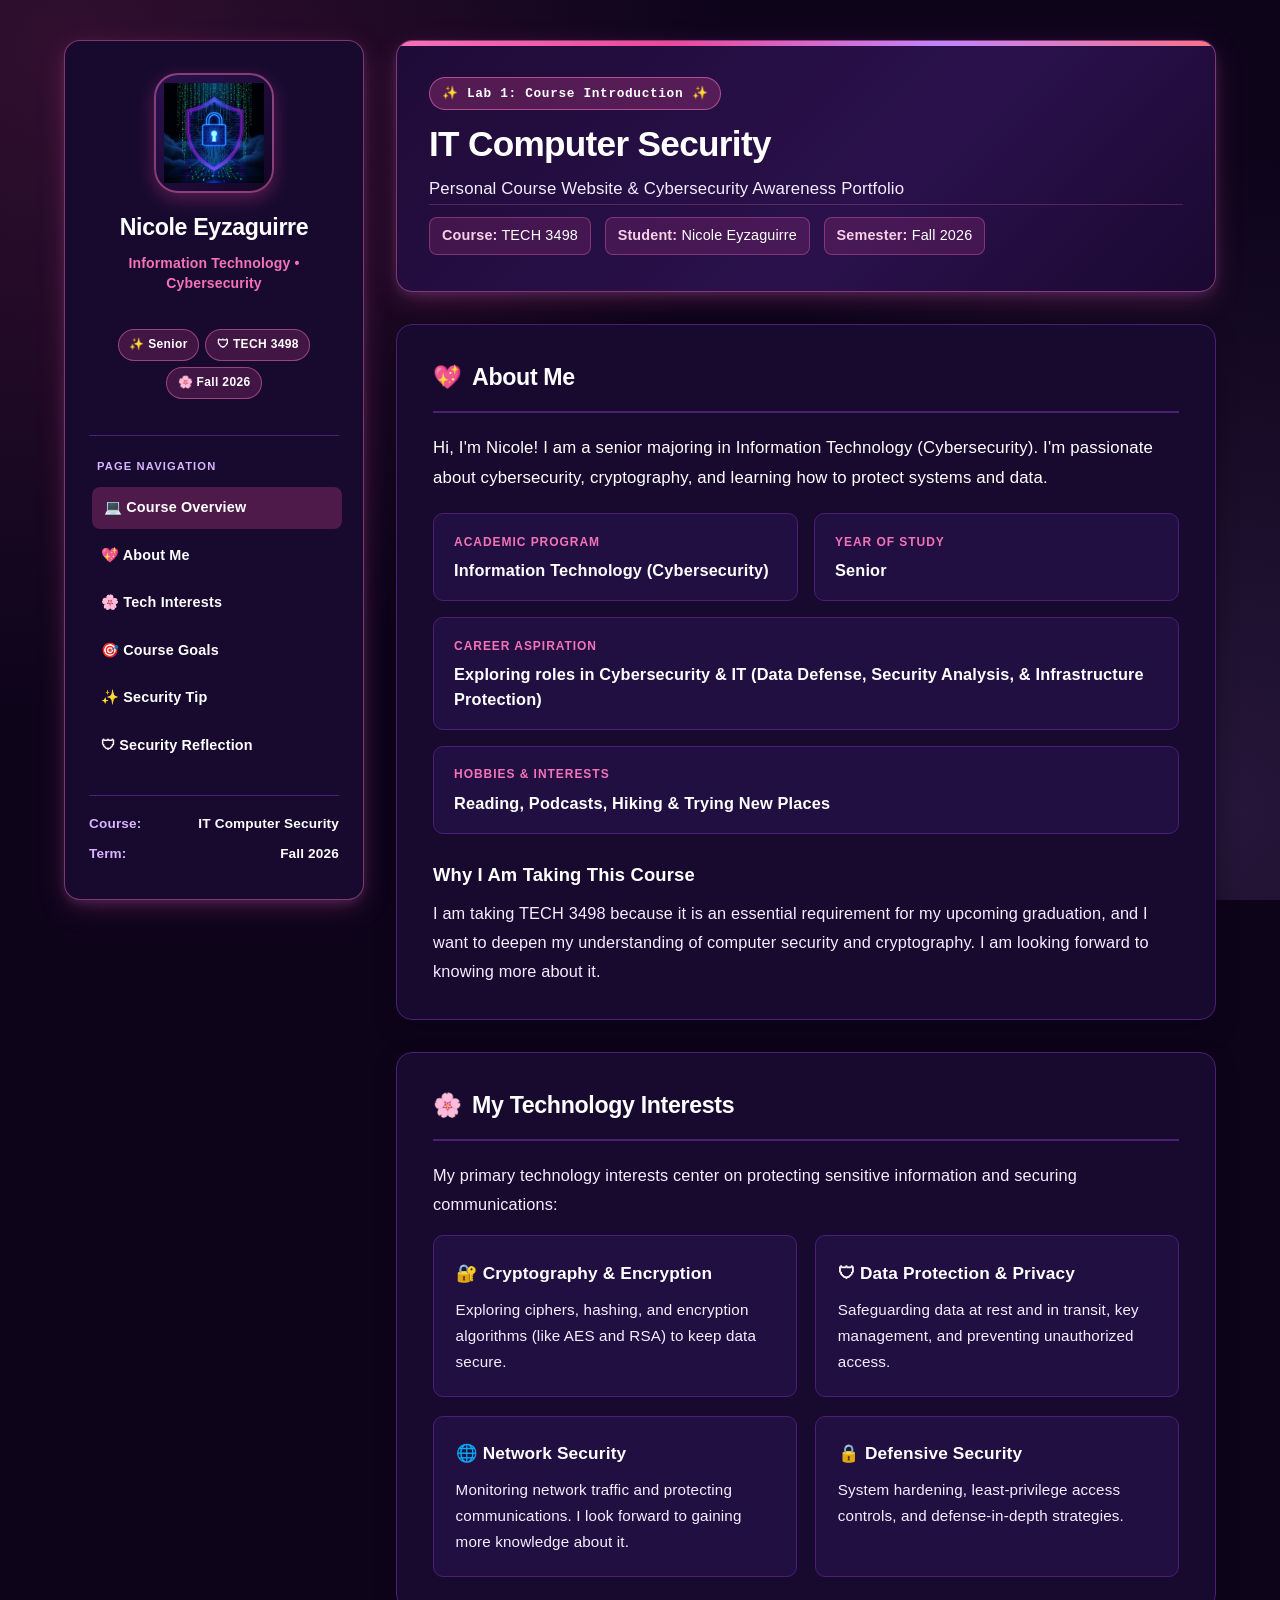
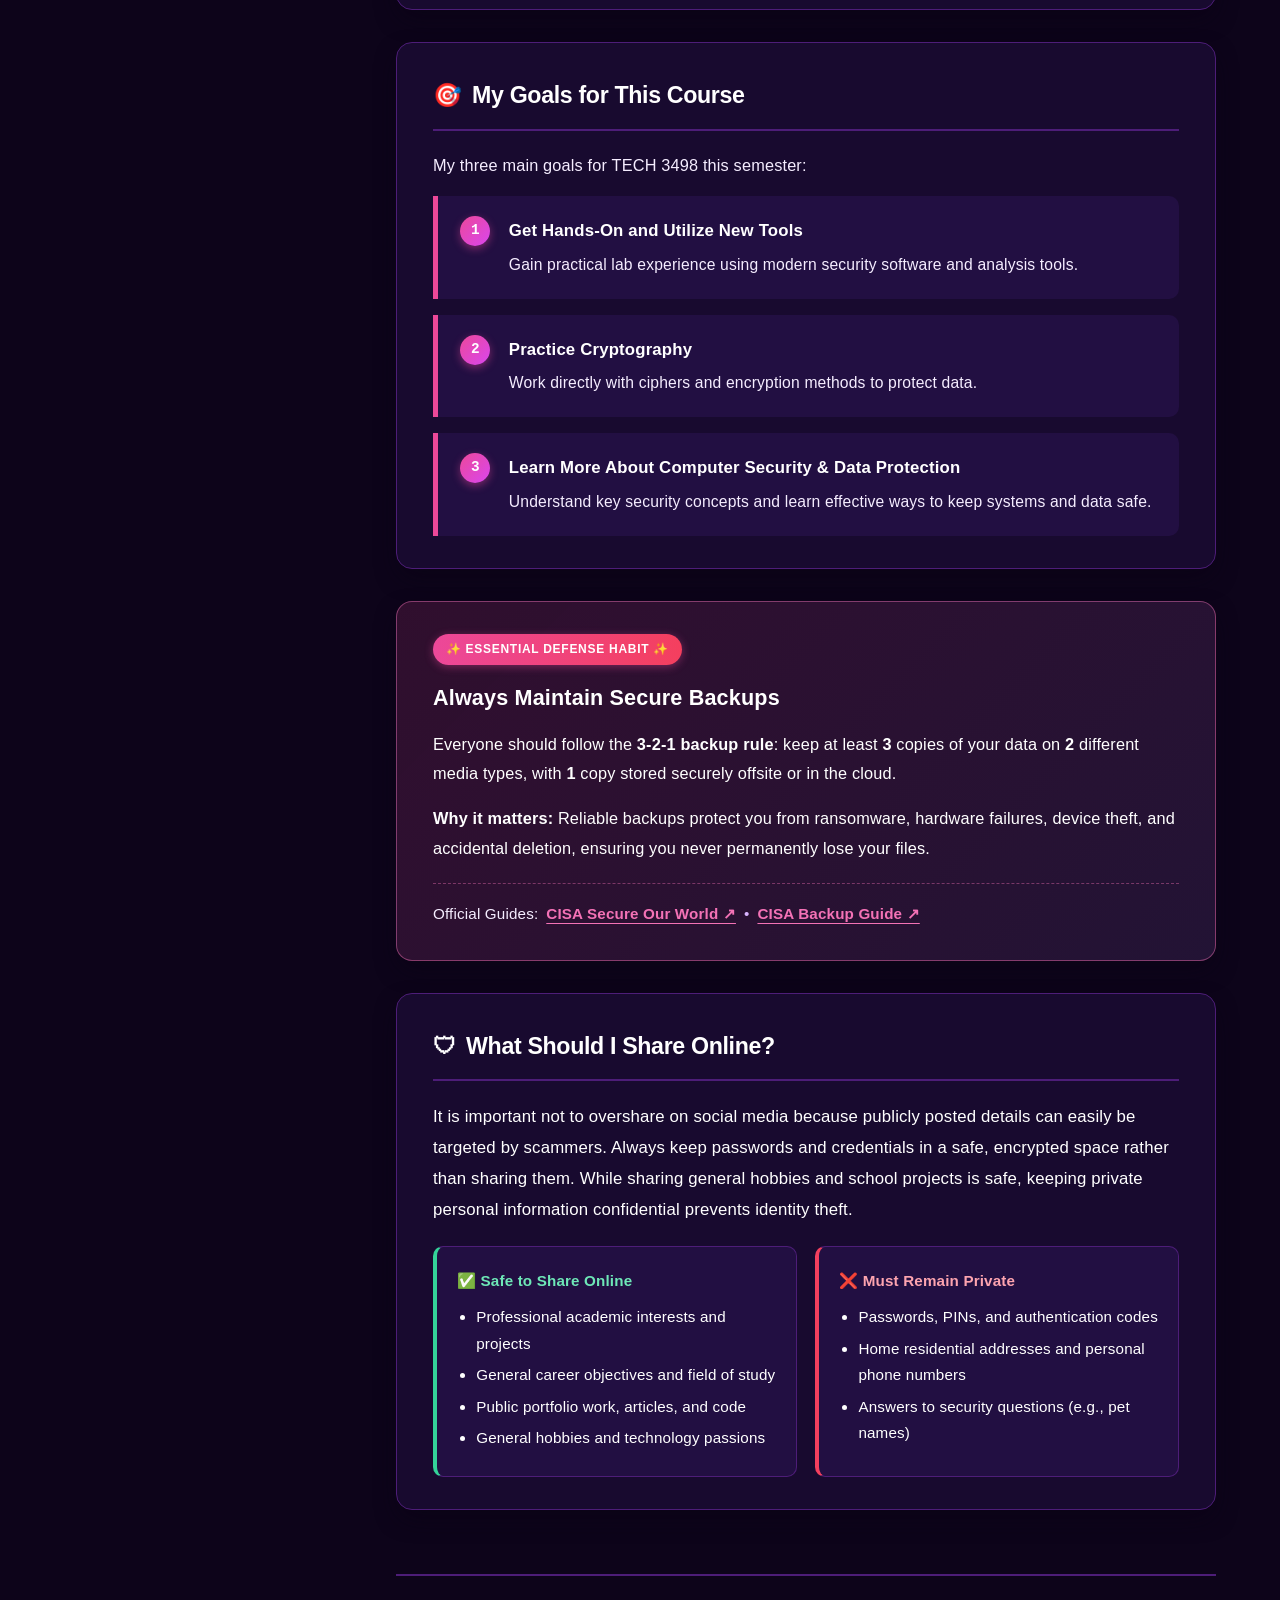
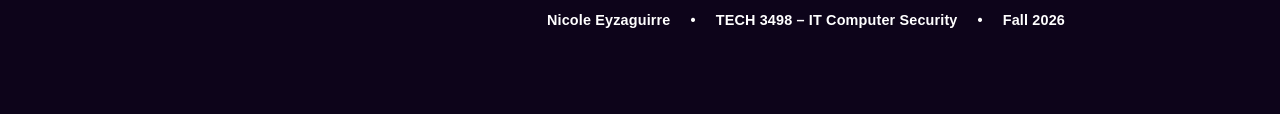
==== index.html @ 1c37b5b6 "Remove footer notice from index.html Removed footer notice about development and technologies used." ====
<!DOCTYPE html>
<html lang="en">
<head>
  <meta charset="UTF-8">
  <meta name="viewport" content="width=device-width, initial-scale=1.0">
  <meta name="description" content="TECH 3498 IT Computer Security Lab 1 - Course Website and Personal Introduction for Nicole Eyzaguirre">
  <meta name="author" content="Nicole Eyzaguirre">
  <title>Nicole Eyzaguirre | TECH 3498 – IT Computer Security (Lab 1)</title>
  <link rel="stylesheet" href="style.css">
</head>
<body>

  <!-- Main Dashboard Container -->
  <div class="dashboard-container">
    
    <!-- LEFT SIDEBAR: Profile & Quick Navigation -->
    <aside class="sidebar-panel">
      <div class="profile-card">
        <!-- Part 2: Image or Graphic Requirement -->
        <div class="profile-graphic-wrapper">
          <img src="logo.jpg" alt="Girly cybersecurity defense emblem with glowing hot pink shield, sparkles, circuits, and padlock" class="profile-avatar">
        </div>

        <h2 class="profile-name">Nicole Eyzaguirre</h2>
        <p class="profile-title">Information Technology &bull; Cybersecurity</p>

        <div class="sidebar-badges">
          <span class="badge-pill">&#10024; Senior</span>
          <span class="badge-pill">&#128737; TECH 3498</span>
          <span class="badge-pill">&#127800; Fall 2026</span>
        </div>

        <!-- Quick Navigation -->
        <nav class="sidebar-nav" aria-label="Quick page navigation">
          <div class="nav-heading">PAGE NAVIGATION</div>
          <a href="#course-overview" class="nav-link">&#128187; Course Overview</a>
          <a href="#about-me" class="nav-link">&#128150; About Me</a>
          <a href="#tech-interests" class="nav-link">&#127800; Tech Interests</a>
          <a href="#course-goals" class="nav-link">&#127919; Course Goals</a>
          <a href="#cyber-tip" class="nav-link">&#10024; Security Tip</a>
          <a href="#security-reflection" class="nav-link">&#128737; Security Reflection</a>
        </nav>

        <!-- Sidebar Info Snippet -->
        <div class="sidebar-quick-info">
          <div class="quick-info-row">
            <span class="info-label">Course:</span>
            <span class="info-val">IT Computer Security</span>
          </div>
          <div class="quick-info-row">
            <span class="info-label">Term:</span>
            <span class="info-val">Fall 2026</span>
          </div>
        </div>
      </div>
    </aside>

    <!-- RIGHT MAIN CONTENT FEED -->
    <main class="main-feed">

      <!-- Part 1: Section 1 - Course Information Header Banner -->
      <section class="banner-card" id="course-overview">
        <div class="banner-header">
          <span class="course-badge">&#10024; Lab 1: Course Introduction &#10024;</span>
          <h1>IT Computer Security</h1>
          <p class="course-subtitle">Personal Course Website &amp; Cybersecurity Awareness Portfolio</p>
        </div>

        <div class="meta-strip">
          <div class="meta-chip"><strong>Course:</strong> TECH 3498</div>
          <div class="meta-chip"><strong>Student:</strong> Nicole Eyzaguirre</div>
          <div class="meta-chip"><strong>Semester:</strong> Fall 2026</div>
        </div>
      </section>

      <!-- Part 1: Section 2 - About Me -->
      <section class="feed-card" id="about-me">
        <h2 class="section-heading">
          <span class="heading-icon">&#128150;</span> About Me
        </h2>
        
        <p class="lead-p">
          Hi, I'm Nicole! I am a senior majoring in Information Technology (Cybersecurity). 
          I'm passionate about cybersecurity, cryptography, and learning how to protect systems and data.
        </p>

        <div class="about-grid">
          <div class="about-cell">
            <div class="cell-label">Academic Program</div>
            <div class="cell-val">Information Technology (Cybersecurity)</div>
          </div>
          <div class="about-cell">
            <div class="cell-label">Year of Study</div>
            <div class="cell-val">Senior</div>
          </div>
          <div class="about-cell span-2">
            <div class="cell-label">Career Aspiration</div>
            <div class="cell-val">Exploring roles in Cybersecurity &amp; IT (Data Defense, Security Analysis, &amp; Infrastructure Protection)</div>
          </div>
          <div class="about-cell span-2">
            <div class="cell-label">Hobbies &amp; Interests</div>
            <div class="cell-val">Reading, Podcasts, Hiking &amp; Trying New Places</div>
          </div>
        </div>

        <h3 class="sub-heading">Why I Am Taking This Course</h3>
        <p>
          I am taking TECH 3498 because it is an essential requirement for my upcoming graduation, and I want to deepen my understanding of computer security and cryptography. 
          I am looking forward to knowing more about it.
        </p>
      </section>

      <!-- Part 1: Section 3 - My Technology Interests -->
      <section class="feed-card" id="tech-interests">
        <h2 class="section-heading">
          <span class="heading-icon">&#127800;</span> My Technology Interests
        </h2>
        <p>
          My primary technology interests center on protecting sensitive information and securing communications:
        </p>

        <div class="tech-grid">
          <article class="tech-cell">
            <h3>&#128272; Cryptography &amp; Encryption</h3>
            <p>
              Exploring ciphers, hashing, and encryption algorithms (like AES and RSA) to keep data secure.
            </p>
          </article>

          <article class="tech-cell">
            <h3>&#128737; Data Protection &amp; Privacy</h3>
            <p>
              Safeguarding data at rest and in transit, key management, and preventing unauthorized access.
            </p>
          </article>

          <article class="tech-cell">
            <h3>&#127760; Network Security</h3>
            <p>
              Monitoring network traffic and protecting communications. I look forward to gaining more knowledge about it.
            </p>
          </article>

          <article class="tech-cell">
            <h3>&#128274; Defensive Security</h3>
            <p>
              System hardening, least-privilege access controls, and defense-in-depth strategies.
            </p>
          </article>
        </div>
      </section>

      <!-- Part 1: Section 4 - My Goals for This Course -->
      <!-- Part 2: Ordered / Unordered List Requirement -->
      <section class="feed-card" id="course-goals">
        <h2 class="section-heading">
          <span class="heading-icon">&#127919;</span> My Goals for This Course
        </h2>
        <p>
          My three main goals for TECH 3498 this semester:
        </p>

        <ol class="goals-timeline">
          <li class="timeline-step">
            <span class="step-badge">1</span>
            <div class="step-content">
              <strong>Get Hands-On and Utilize New Tools</strong>
              <p>Gain practical lab experience using modern security software and analysis tools.</p>
            </div>
          </li>
          <li class="timeline-step">
            <span class="step-badge">2</span>
            <div class="step-content">
              <strong>Practice Cryptography</strong>
              <p>Work directly with ciphers and encryption methods to protect data.</p>
            </div>
          </li>
          <li class="timeline-step">
            <span class="step-badge">3</span>
            <div class="step-content">
              <strong>Learn More About Computer Security &amp; Data Protection</strong>
              <p>Understand key security concepts and learn effective ways to keep systems and data safe.</p>
            </div>
          </li>
        </ol>
      </section>

      <!-- Part 1: Section 5 - One Cybersecurity Tip -->
      <section class="feed-card callout-highlight" id="cyber-tip">
        <div class="callout-pill">&#10024; Essential Defense Habit &#10024;</div>
        
        <h2 class="section-heading-plain">
          Always Maintain Secure Backups
        </h2>

        <p>
          Everyone should follow the <strong>3-2-1 backup rule</strong>: keep at least <strong>3</strong> copies of your data on <strong>2</strong> different media types, with <strong>1</strong> copy stored securely offsite or in the cloud.
        </p>

        <p>
          <strong>Why it matters:</strong> Reliable backups protect you from ransomware, hardware failures, device theft, and accidental deletion, ensuring you never permanently lose your files.
        </p>

        <div class="resource-links">
          <!-- Part 2: Hyperlink Requirement -->
          <span>Official Guides:</span>
          <a href="https://www.cisa.gov/secure-our-world" target="_blank" rel="noopener noreferrer" class="cyber-link">
            CISA Secure Our World &nearr;
          </a>
          <span class="dot-sep">&bull;</span>
          <a href="https://www.cisa.gov/resources-tools/resources/dont-wake-ransomware-protect-your-data" target="_blank" rel="noopener noreferrer" class="cyber-link">
            CISA Backup Guide &nearr;
          </a>
        </div>
      </section>

      <!-- Part 3: Security Reflection - "What Should I Share Online?" -->
      <section class="feed-card" id="security-reflection">
        <h2 class="section-heading">
          <span class="heading-icon">&#128737;</span> What Should I Share Online?
        </h2>
        
        <p class="reflection-quote">
          It is important not to overshare on social media because publicly posted details can easily be targeted by scammers. Always keep passwords and credentials in a safe, encrypted space rather than sharing them. While sharing general hobbies and school projects is safe, keeping private personal information confidential prevents identity theft.
        </p>

        <div class="comparison-grid">
          <div class="comp-col safe">
            <div class="comp-title">&#9989; Safe to Share Online</div>
            <ul>
              <li>Professional academic interests and projects</li>
              <li>General career objectives and field of study</li>
              <li>Public portfolio work, articles, and code</li>
              <li>General hobbies and technology passions</li>
            </ul>
          </div>

          <div class="comp-col private">
            <div class="comp-title">&#10060; Must Remain Private</div>
            <ul>
              <li>Passwords, PINs, and authentication codes</li>
              <li>Home residential addresses and personal phone numbers</li>
              <li>Answers to security questions (e.g., pet names)</li>
            </ul>
          </div>
        </div>
      </section>

      <!-- Part 2: Footer Requirement -->
      <footer class="site-footer">
        <div class="footer-meta">
          <span>Nicole Eyzaguirre</span>
          <span>&bull;</span>
          <span>TECH 3498 – IT Computer Security</span>
          <span>&bull;</span>
          <span>Fall 2026</span>
        </div>
        <div class="footer-notice">
         
        </div>
      </footer>

    </main>
  </div>

  <script src="script.js"></script>
</body>
</html>
---- style.css ----
/* ==========================================================================
   TECH 3498: IT Computer Security - Lab 1 Course Website Stylesheet
   Layout: Modern Cybersecurity Profile Dashboard (Sidebar + Main Feed)
   Theme: Girly Cyber-Chic / High-Contrast Accessible Reading
   ========================================================================== */

:root {
  --color-bg: #0d041a;
  --color-surface: #180a2f;
  --color-surface-card: #220f42;
  --color-surface-hover: #2d1454;
  --color-border: #4d1d78;
  --color-border-glow: rgba(244, 114, 182, 0.45);
  
  --color-primary: #ec4899;
  --color-primary-light: #f472b6;
  --color-primary-dark: #be185d;
  
  --color-accent-purple: #c084fc;
  --color-accent-magenta: #d946ef;
  --color-accent-rose: #fb7185;
  --color-accent-mint: #34d399;
  
  /* WCAG AAA Accessible Pure White & Bright Lilac Text */
  --color-text-main: #ffffff;
  --color-text-secondary: #f5edff;
  --color-text-muted: #d8b4fe;
  
  --font-family-base: -apple-system, BlinkMacSystemFont, "Segoe UI", Roboto, "Helvetica Neue", Arial, sans-serif;
  --font-family-mono: ui-monospace, SFMono-Regular, Menlo, Monaco, Consolas, monospace;
  
  --shadow-pink: 0 8px 30px -4px rgba(236, 72, 153, 0.28), 0 4px 12px -2px rgba(192, 132, 252, 0.2);
  --shadow-card: 0 10px 25px -5px rgba(10, 3, 20, 0.7);
  
  --radius-sm: 10px;
  --radius-md: 16px;
  --radius-lg: 24px;
}

/* Reset & Base */
*, *::before, *::after {
  box-sizing: border-box;
  margin: 0;
  padding: 0;
}

html {
  font-size: 16px;
  scroll-behavior: smooth;
}

body {
  background-color: var(--color-bg);
  background-image: 
    radial-gradient(circle at 5% 5%, rgba(236, 72, 153, 0.16) 0%, transparent 45%),
    radial-gradient(circle at 95% 90%, rgba(192, 132, 252, 0.14) 0%, transparent 45%);
  background-attachment: fixed;
  color: var(--color-text-main);
  font-family: var(--font-family-base);
  line-height: 1.8;
  letter-spacing: 0.01em;
  min-height: 100vh;
}

/* Two-Column Dashboard Layout Grid */
.dashboard-container {
  width: 100%;
  max-width: 1200px;
  margin: 0 auto;
  padding: 2.5rem 1.5rem;
  display: grid;
  grid-template-columns: 300px 1fr;
  gap: 2rem;
  align-items: start;
}

/* LEFT SIDEBAR PANEL */
.sidebar-panel {
  position: sticky;
  top: 2rem;
}

.profile-card {
  background-color: var(--color-surface);
  border: 1px solid var(--color-border-glow);
  border-radius: var(--radius-md);
  padding: 2rem 1.5rem;
  box-shadow: var(--shadow-pink);
  text-align: center;
  display: flex;
  flex-direction: column;
  align-items: center;
  gap: 0.75rem;
}

.profile-graphic-wrapper {
  width: 120px;
  height: 120px;
  border-radius: 24px;
  padding: 0.5rem;
  background: linear-gradient(135deg, #2a114f, #150626);
  border: 2px solid rgba(244, 114, 182, 0.5);
  box-shadow: 0 6px 18px rgba(236, 72, 153, 0.3);
  display: flex;
  align-items: center;
  justify-content: center;
  margin-bottom: 0.5rem;
}

.profile-avatar {
  width: 100%;
  height: 100%;
  object-fit: contain;
}

.profile-name {
  font-size: 1.45rem;
  font-weight: 800;
  color: #ffffff;
  letter-spacing: -0.015em;
  line-height: 1.25;
}

.profile-title {
  font-size: 0.875rem;
  color: #f472b6;
  font-weight: 600;
  line-height: 1.4;
}

.sidebar-badges {
  display: flex;
  flex-wrap: wrap;
  justify-content: center;
  gap: 0.4rem;
  margin: 0.5rem 0;
}

.badge-pill {
  background-color: rgba(236, 72, 153, 0.2);
  border: 1px solid rgba(244, 114, 182, 0.5);
  color: #ffffff;
  font-size: 0.75rem;
  font-weight: 700;
  padding: 0.25rem 0.65rem;
  border-radius: 9999px;
  letter-spacing: 0.03em;
}

/* Sidebar Navigation */
.sidebar-nav {
  width: 100%;
  margin-top: 1rem;
  padding-top: 1.25rem;
  border-top: 1px solid var(--color-border);
  display: flex;
  flex-direction: column;
  gap: 0.35rem;
  text-align: left;
}

.nav-heading {
  font-size: 0.7rem;
  text-transform: uppercase;
  font-weight: 800;
  letter-spacing: 0.1em;
  color: var(--color-text-muted);
  padding: 0 0.5rem 0.35rem 0.5rem;
}

.nav-link {
  color: #ffffff;
  text-decoration: none;
  font-size: 0.9rem;
  font-weight: 600;
  padding: 0.5rem 0.75rem;
  border-radius: 8px;
  transition: all 0.15s ease;
  display: flex;
  align-items: center;
  gap: 0.5rem;
}

.nav-link:hover, .nav-link.active {
  background-color: rgba(236, 72, 153, 0.25);
  color: #ffffff;
  transform: translateX(3px);
}

.sidebar-quick-info {
  width: 100%;
  margin-top: 1rem;
  padding-top: 1rem;
  border-top: 1px solid var(--color-border);
  display: flex;
  flex-direction: column;
  gap: 0.4rem;
  font-size: 0.85rem;
}

.quick-info-row {
  display: flex;
  justify-content: space-between;
  align-items: center;
  width: 100%;
}

.info-label {
  color: var(--color-text-muted);
  font-weight: 600;
}

.info-val {
  color: #ffffff;
  font-weight: 700;
}

/* RIGHT MAIN CONTENT FEED */
.main-feed {
  display: flex;
  flex-direction: column;
  gap: 2rem;
  min-width: 0;
}

/* Banner Card */
.banner-card {
  background: linear-gradient(135deg, #1f0b38 0%, #2a114b 60%, #1a0832 100%);
  border: 1px solid var(--color-border-glow);
  border-radius: var(--radius-md);
  padding: 2.25rem 2rem;
  box-shadow: var(--shadow-pink);
  position: relative;
  overflow: hidden;
}

.banner-card::before {
  content: "";
  position: absolute;
  top: 0;
  left: 0;
  right: 0;
  height: 5px;
  background: linear-gradient(90deg, #f472b6, #ec4899, #c084fc, #fb7185);
}

.course-badge {
  display: inline-flex;
  align-items: center;
  gap: 0.35rem;
  background-color: rgba(236, 72, 153, 0.25);
  color: #ffffff;
  border: 1px solid rgba(244, 114, 182, 0.6);
  font-family: var(--font-family-mono);
  font-size: 0.8rem;
  font-weight: 700;
  padding: 0.25rem 0.75rem;
  border-radius: 9999px;
  letter-spacing: 0.05em;
  margin-bottom: 0.75rem;
}

.banner-card h1 {
  font-size: 2.2rem;
  font-weight: 800;
  color: #ffffff;
  letter-spacing: -0.02em;
  line-height: 1.25;
  margin-bottom: 0.5rem;
}

.course-subtitle {
  font-size: 1.05rem;
  color: var(--color-text-secondary);
  margin-bottom: 1.25rem;
}

.meta-strip {
  display: flex;
  flex-wrap: wrap;
  gap: 0.85rem;
  padding-top: 0.75rem;
  border-top: 1px solid rgba(244, 114, 182, 0.25);
}

.meta-chip {
  background: rgba(236, 72, 153, 0.16);
  border: 1px solid rgba(244, 114, 182, 0.35);
  border-radius: 8px;
  padding: 0.3rem 0.75rem;
  font-size: 0.9rem;
  color: #ffffff;
}

.meta-chip strong {
  color: #fbcfe8;
}

/* Feed Cards */
.feed-card {
  background-color: var(--color-surface);
  border: 1px solid var(--color-border);
  border-radius: var(--radius-md);
  padding: 2rem 2.25rem;
  box-shadow: var(--shadow-card);
  transition: border-color 0.2s ease, box-shadow 0.2s ease;
}

.feed-card:hover {
  border-color: var(--color-border-glow);
  box-shadow: var(--shadow-pink);
}

/* Headings */
h2.section-heading {
  font-size: 1.45rem;
  font-weight: 800;
  color: #ffffff;
  letter-spacing: -0.015em;
  margin-bottom: 1.25rem;
  display: flex;
  align-items: center;
  gap: 0.65rem;
  border-bottom: 2px solid var(--color-border);
  padding-bottom: 0.75rem;
}

.section-heading-plain {
  font-size: 1.35rem;
  font-weight: 800;
  color: #ffffff;
  margin-bottom: 0.75rem;
}

h3.sub-heading {
  font-size: 1.15rem;
  font-weight: 700;
  color: #ffffff;
  margin: 1.5rem 0 0.5rem 0;
}

p {
  color: var(--color-text-secondary);
  font-size: 1.02rem;
  line-height: 1.8;
  margin-bottom: 1rem;
}

p:last-child {
  margin-bottom: 0;
}

p.lead-p {
  color: #ffffff;
  font-size: 1.05rem;
}

/* About Grid Layout */
.about-grid {
  display: grid;
  grid-template-columns: 1fr 1fr;
  gap: 1rem;
  margin: 1.25rem 0;
}

.about-cell {
  background-color: var(--color-surface-card);
  border: 1px solid var(--color-border);
  border-radius: var(--radius-sm);
  padding: 1.1rem 1.25rem;
  transition: border-color 0.2s ease;
}

.about-cell:hover {
  border-color: var(--color-primary-light);
}

.about-cell.span-2 {
  grid-column: span 2;
}

.cell-label {
  font-size: 0.75rem;
  text-transform: uppercase;
  font-weight: 800;
  color: #f472b6;
  letter-spacing: 0.08em;
  margin-bottom: 0.3rem;
}

.cell-val {
  color: #ffffff;
  font-size: 1.02rem;
  font-weight: 600;
  line-height: 1.5;
}

/* Technology Interests Grid */
.tech-grid {
  display: grid;
  grid-template-columns: repeat(auto-fit, minmax(240px, 1fr));
  gap: 1.15rem;
  margin-top: 1rem;
}

.tech-cell {
  background-color: var(--color-surface-card);
  border: 1px solid var(--color-border);
  border-radius: var(--radius-sm);
  padding: 1.35rem;
  transition: transform 0.2s ease, border-color 0.2s ease, box-shadow 0.2s ease;
}

.tech-cell:hover {
  transform: translateY(-2px);
  border-color: var(--color-primary-light);
  box-shadow: 0 6px 18px rgba(236, 72, 153, 0.25);
}

.tech-cell h3 {
  font-size: 1.08rem;
  font-weight: 700;
  color: #ffffff;
  margin-bottom: 0.5rem;
  display: flex;
  align-items: center;
  gap: 0.5rem;
}

.tech-cell p {
  font-size: 0.95rem;
  color: var(--color-text-secondary);
  line-height: 1.7;
  margin-bottom: 0;
}

/* Goals Timeline */
.goals-timeline {
  list-style: none;
  display: flex;
  flex-direction: column;
  gap: 1rem;
  margin-top: 1rem;
  padding: 0;
}

.timeline-step {
  background-color: var(--color-surface-card);
  border-left: 5px solid var(--color-primary);
  border-radius: 0 var(--radius-sm) var(--radius-sm) 0;
  padding: 1.25rem 1.4rem;
  display: flex;
  align-items: flex-start;
  gap: 1.15rem;
}

.step-badge {
  background: linear-gradient(135deg, var(--color-primary), var(--color-accent-magenta));
  color: #ffffff;
  font-family: var(--font-family-mono);
  font-weight: 800;
  width: 30px;
  height: 30px;
  border-radius: 50%;
  display: flex;
  align-items: center;
  justify-content: center;
  flex-shrink: 0;
  font-size: 0.9rem;
  box-shadow: 0 3px 8px rgba(236, 72, 153, 0.45);
}

.step-content strong {
  color: #ffffff;
  font-size: 1.05rem;
  font-weight: 700;
  display: block;
  margin-bottom: 0.25rem;
}

.step-content p {
  color: var(--color-text-secondary);
  font-size: 0.98rem;
  margin-bottom: 0;
}

/* Featured Tip Callout */
.callout-highlight {
  background: linear-gradient(135deg, rgba(236, 72, 153, 0.16) 0%, rgba(192, 132, 252, 0.12) 100%);
  border: 1px solid var(--color-border-glow);
}

.callout-pill {
  display: inline-flex;
  align-items: center;
  gap: 0.4rem;
  background: linear-gradient(90deg, #ec4899, #f43f5e);
  color: #ffffff;
  font-weight: 800;
  font-size: 0.75rem;
  text-transform: uppercase;
  letter-spacing: 0.06em;
  padding: 0.3rem 0.8rem;
  border-radius: 9999px;
  margin-bottom: 0.85rem;
  box-shadow: 0 2px 8px rgba(236, 72, 153, 0.4);
}

.callout-highlight p {
  color: #ffffff;
}

.resource-links {
  margin-top: 1.25rem;
  padding-top: 1rem;
  border-top: 1px dashed rgba(244, 114, 182, 0.4);
  font-size: 0.95rem;
  color: var(--color-text-secondary);
  display: flex;
  flex-wrap: wrap;
  align-items: center;
  gap: 0.5rem;
}

.dot-sep {
  color: var(--color-text-muted);
}

/* Accessible Hyperlinks */
a.cyber-link {
  color: #f472b6;
  text-decoration: underline;
  text-underline-offset: 4px;
  font-weight: 700;
  transition: color 0.15s ease;
}

a.cyber-link:hover {
  color: #ffffff;
}

/* Security Reflection */
.reflection-quote {
  color: #ffffff;
  font-size: 1.05rem;
  line-height: 1.85;
}

.comparison-grid {
  display: grid;
  grid-template-columns: 1fr 1fr;
  gap: 1.15rem;
  margin-top: 1.25rem;
}

.comp-col {
  padding: 1.25rem;
  border-radius: var(--radius-sm);
  background-color: var(--color-surface-card);
  border: 1px solid var(--color-border);
}

.comp-col.safe {
  border-left: 4px solid #34d399;
}

.comp-col.private {
  border-left: 4px solid #f43f5e;
}

.comp-title {
  font-size: 0.95rem;
  font-weight: 800;
  margin-bottom: 0.65rem;
}

.comp-col.safe .comp-title {
  color: #6ee7b7;
}

.comp-col.private .comp-title {
  color: #fda4af;
}

.comp-col ul {
  padding-left: 1.2rem;
  font-size: 0.95rem;
  line-height: 1.75;
  color: #ffffff;
}

.comp-col li {
  margin-bottom: 0.3rem;
}

/* Footer */
footer.site-footer {
  margin-top: 2rem;
  border-top: 2px solid var(--color-border);
  padding: 2rem 0;
  text-align: center;
  color: var(--color-text-muted);
  font-size: 0.9rem;
}

.footer-meta {
  display: flex;
  justify-content: center;
  align-items: center;
  flex-wrap: wrap;
  gap: 1.25rem;
  margin-bottom: 0.5rem;
}

.footer-meta span {
  color: #ffffff;
  font-weight: 600;
}

.footer-notice {
  font-size: 0.8rem;
  color: var(--color-text-muted);
}

/* Responsive: Stacks cleanly on tablets and phones */
@media (max-width: 900px) {
  .dashboard-container {
    grid-template-columns: 1fr;
    padding: 1.5rem 1rem;
    gap: 1.5rem;
  }

  .sidebar-panel {
    position: static;
  }

  .profile-card {
    padding: 1.5rem;
  }

  .about-grid {
    grid-template-columns: 1fr;
  }

  .about-cell.span-2 {
    grid-column: span 1;
  }

  .comparison-grid {
    grid-template-columns: 1fr;
  }
}
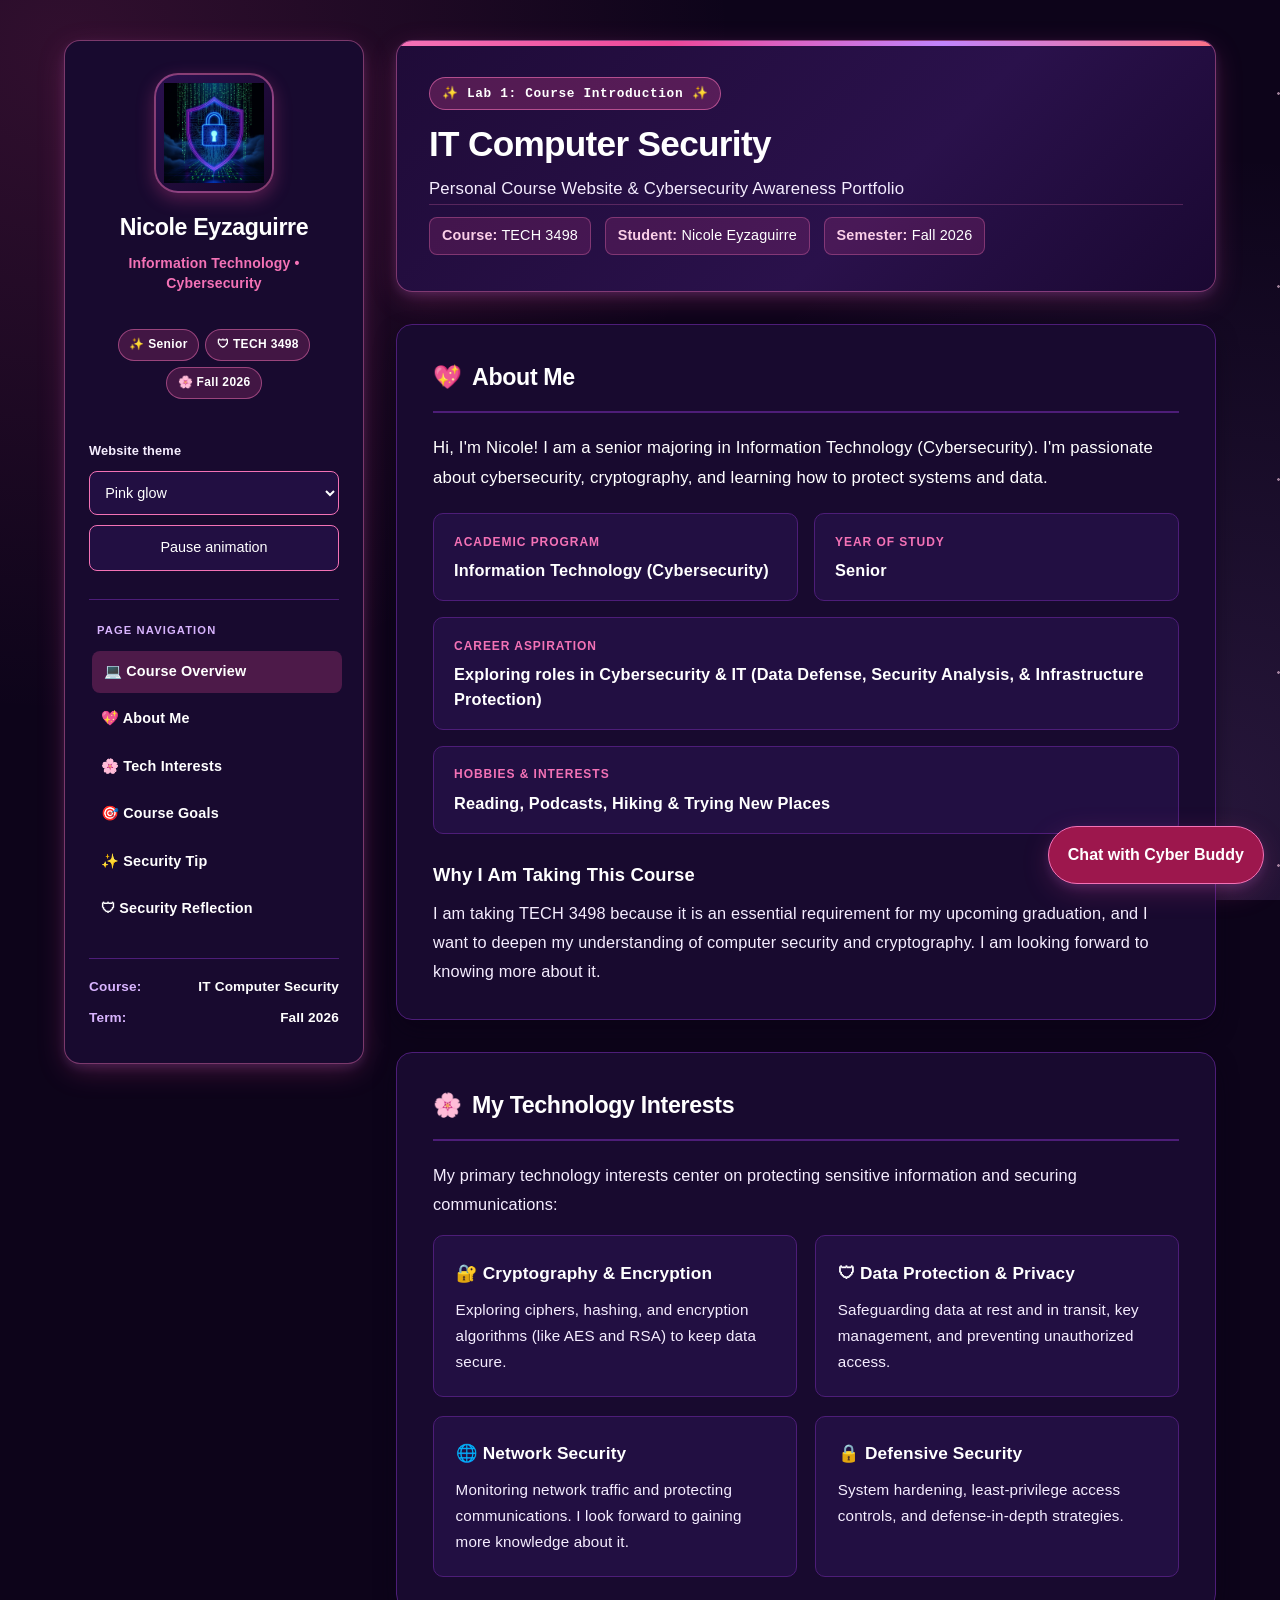
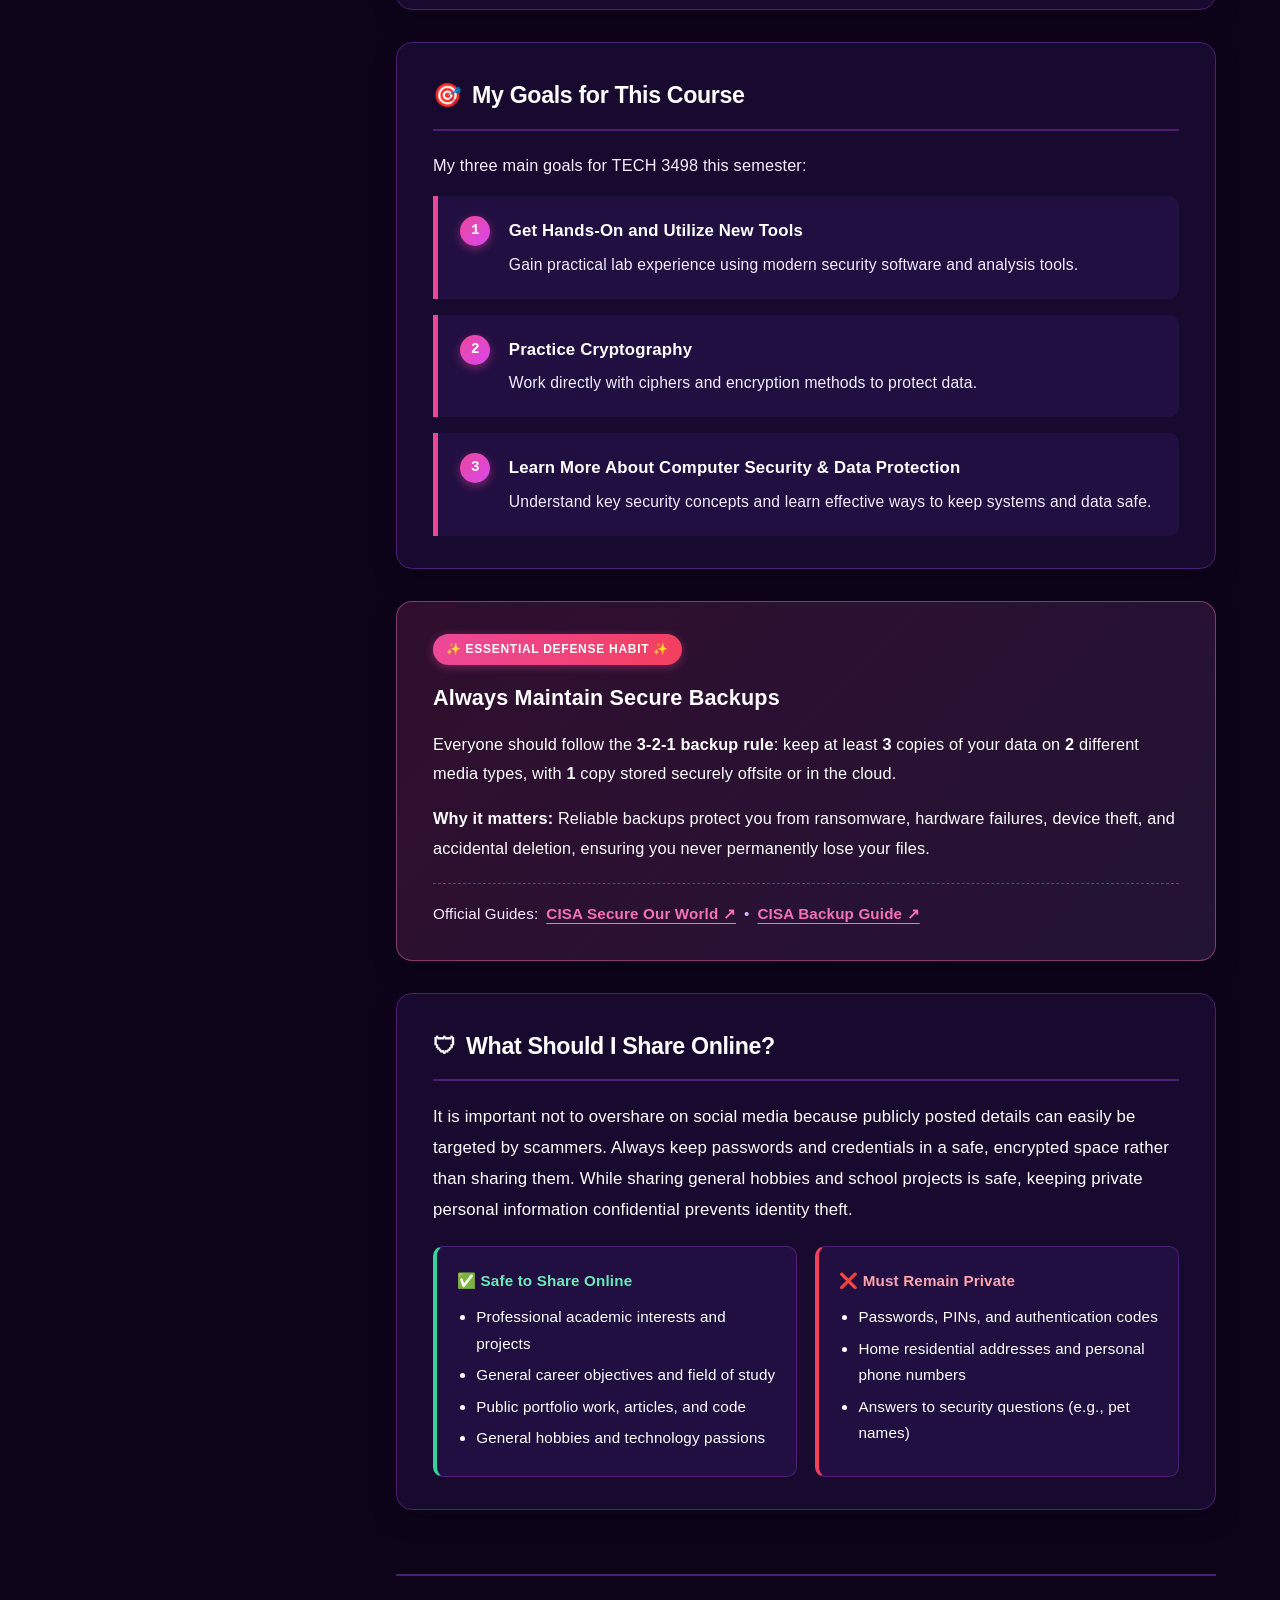
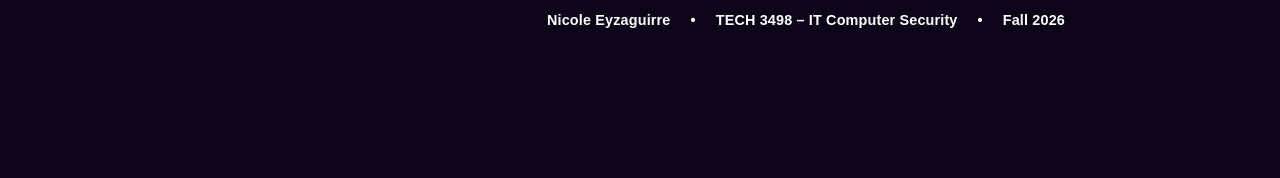
==== commit 6c8f1792: "Add website entry page, animated stars, themes, and cyber chat" ====
--- a/index.html
+++ b/index.html
@@ -9,6 +9,16 @@
   <link rel="stylesheet" href="style.css">
 </head>
 <body>
+  <div class="star-sky" aria-hidden="true">
+    <span class="shooting-star"></span>
+    <span class="shooting-star"></span>
+    <span class="shooting-star"></span>
+    <span class="shooting-star"></span>
+    <span class="shooting-star"></span>
+    <span class="shooting-star"></span>
+    <span class="shooting-star"></span>
+    <span class="shooting-star"></span>
+  </div>
 
   <!-- Main Dashboard Container -->
   <div class="dashboard-container">
@@ -28,6 +38,18 @@
           <span class="badge-pill">&#10024; Senior</span>
           <span class="badge-pill">&#128737; TECH 3498</span>
           <span class="badge-pill">&#127800; Fall 2026</span>
+        </div>
+
+        <div class="display-controls" id="display-controls" hidden>
+          <label for="theme-select">Website theme</label>
+          <select id="theme-select">
+            <option value="pink">Pink glow</option>
+            <option value="terminal">Green terminal</option>
+            <option value="ocean">Midnight blue</option>
+            <option value="lavender">Lavender haze</option>
+            <option value="amber">Amber sunset</option>
+          </select>
+          <button id="motion-toggle" type="button" aria-pressed="false">Pause animation</button>
         </div>
 
         <!-- Quick Navigation -->
@@ -263,6 +285,17 @@
     </main>
   </div>
 
+  <button id="chat-toggle" class="chat-toggle" type="button" aria-expanded="false" aria-controls="cyber-chat" hidden>Chat with Cyber Buddy</button>
+  <section id="cyber-chat" class="cyber-chat" aria-labelledby="chat-title" hidden>
+    <header class="chat-header"><div><h2 id="chat-title">Cyber Buddy</h2><p>Preset cybersecurity answers</p></div><button id="chat-close" type="button" aria-label="Close chat">&times;</button></header>
+    <div id="chat-messages" class="chat-messages" role="log" aria-live="polite" aria-relevant="additions" aria-label="Chat messages" tabindex="0">
+      <p class="chat-message"><strong>Cyber Buddy: </strong>Hi! Pick a topic or type a question. I use built-in answers, not AI. Messages stay on this page and clear when you reload.</p>
+    </div>
+    <div class="chat-suggestions" aria-label="Suggested questions">
+      <button type="button" data-question="phishing">Phishing</button><button type="button" data-question="passwords">Passwords</button><button type="button" data-question="backups">Backups</button><button type="button" data-question="course">This course</button>
+    </div>
+    <form id="chat-form" class="chat-form"><label for="chat-input">Your question</label><div class="chat-input-row"><input id="chat-input" maxlength="300" placeholder="Ask about cybersecurity..." autocomplete="off" required><button type="submit">Send</button></div></form>
+  </section>
   <script src="script.js"></script>
 </body>
 </html>
--- a/style.css
+++ b/style.css
@@ -650,3 +650,171 @@
     grid-template-columns: 1fr;
   }
 }
+
+/* Preset cybersecurity chatbot */
+.chat-toggle { position: fixed; right: 1rem; bottom: 1rem; z-index: 100; border: 1px solid #f472b6; border-radius: 999px; padding: .85rem 1.2rem; background: #9d174d; color: white; font: inherit; font-weight: 700; box-shadow: var(--shadow-pink); cursor: pointer; }
+.cyber-chat { position: fixed; right: 1rem; bottom: 5.5rem; z-index: 101; width: min(380px, calc(100vw - 2rem)); max-height: calc(100dvh - 7rem); display: flex; flex-direction: column; overflow: auto; border: 1px solid #f472b6; border-radius: 16px; background: var(--color-surface); box-shadow: var(--shadow-pink); }
+.cyber-chat[hidden], .chat-toggle[hidden] { display: none; }
+.chat-header { display: flex; align-items: flex-start; gap: .75rem; padding: 1rem; background: #2a114b; }
+.chat-header h2 { font-size: 1.2rem; }
+.chat-header p { font-size: .8rem; line-height: 1.4; margin: 0; }
+.cyber-chat button { font: inherit; color: white; cursor: pointer; }
+#chat-close { margin-left: auto; flex-shrink: 0; background: transparent; border: 0; font-size: 1.5rem; width: 44px; height: 44px; }
+.chat-messages { min-height: 80px; height: 250px; overflow-y: auto; padding: 1rem; overscroll-behavior: contain; }
+.chat-message { font-size: .9rem; line-height: 1.6; padding: .65rem .8rem; border-radius: 12px; overflow-wrap: anywhere; margin: 0 1rem .75rem 0; background: #2a114b; }
+.chat-user { background: #831843; margin-left: 1rem; margin-right: 0; }
+.chat-suggestions { display: flex; flex-wrap: wrap; gap: .4rem; padding: .75rem 1rem; }
+.chat-suggestions button { border: 1px solid #c084fc; background: #2a114b; border-radius: 999px; padding: .45rem .7rem; font-size: .8rem; min-height: 36px; }
+.chat-form { padding: 0 1rem 1rem; }
+.chat-form label { display: block; font-size: .8rem; margin-bottom: .3rem; }
+.chat-input-row { display: flex; gap: .5rem; }
+.chat-input-row input { width: 100%; min-width: 0; border: 1px solid #c084fc; border-radius: 8px; padding: .65rem; background: #0d041a; color: white; font: inherit; font-size: 1rem; }
+.chat-input-row input::placeholder { color: #d8b4fe; }
+.chat-input-row button { border: 1px solid #f472b6; border-radius: 8px; background: #9d174d; padding: .6rem .8rem; }
+.cyber-chat button:hover, .chat-toggle:hover { background: #831843; }
+.cyber-chat :focus-visible, .chat-toggle:focus-visible { outline: 3px solid #fbcfe8; outline-offset: 2px; }
+footer.site-footer { padding-bottom: 6rem; }
+
+/* Animated sky behind the content; decorative and click-through. */
+body { isolation: isolate; }
+.dashboard-container { position: relative; z-index: 1; }
+.star-sky { position: fixed; inset: 0; z-index: 0; overflow: hidden; pointer-events: none; }
+.star-sky::before {
+  content: '';
+  position: absolute;
+  inset: -40px;
+  background-image:
+    radial-gradient(circle, #fbcfe899 1px, transparent 1.6px),
+    radial-gradient(circle, #c084fc70 1px, transparent 1.7px),
+    radial-gradient(circle, #ffffff60 .8px, transparent 1.5px);
+  background-size: 173px 193px, 257px 229px, 337px 311px;
+  background-position: 21px 37px, 83px 119px, 151px 59px;
+  animation: starfield-drift 16s ease-in-out infinite alternate;
+}
+.shooting-star {
+  position: absolute;
+  top: -8%;
+  left: 5%;
+  width: clamp(70px, 12vw, 160px);
+  height: 2px;
+  border-radius: 999px;
+  background: linear-gradient(90deg, transparent, #c084fc88 50%, #fbcfe8);
+  box-shadow: 0 0 9px #f472b655;
+  opacity: 0;
+  transform: rotate(32deg);
+  animation: shooting-star-flight 6s linear infinite;
+}
+.shooting-star::after {
+  content: '';
+  position: absolute;
+  right: 0;
+  top: -1px;
+  width: 4px;
+  height: 4px;
+  border-radius: 50%;
+  background: #fff1fa;
+  box-shadow: 0 0 10px #f472b6;
+}
+.shooting-star:nth-child(2) { top: 12%; left: -18%; animation-delay: -2s; animation-duration: 7s; }
+.shooting-star:nth-child(3) { top: -12%; left: 45%; animation-delay: -4s; animation-duration: 8s; }
+.shooting-star:nth-child(4) { top: 40%; left: -20%; animation-delay: -1s; animation-duration: 9s; }
+.shooting-star:nth-child(5) { top: 8%; left: 65%; animation-delay: -5s; animation-duration: 10s; }
+.shooting-star:nth-child(6) { top: 65%; left: -15%; animation-delay: -3s; animation-duration: 7.5s; }
+.shooting-star:nth-child(7) { top: 28%; left: 55%; animation-delay: -1.5s; animation-duration: 8.5s; }
+.shooting-star:nth-child(8) { top: 78%; left: 20%; animation-delay: -4.5s; animation-duration: 6.5s; }
+@keyframes shooting-star-flight {
+  0% { transform: translate(0, 0) rotate(32deg); opacity: 0; }
+  4% { opacity: .85; }
+  22% { opacity: .65; }
+  30%, 100% { transform: translate(85vw, 53vw) rotate(32deg); opacity: 0; }
+}
+@keyframes starfield-drift {
+  from { transform: translate(-12px, -8px); }
+  to { transform: translate(12px, 8px); }
+}
+@media (max-width: 600px) {
+  .shooting-star:nth-child(n+5) { display: none; }
+}
+@media (prefers-reduced-motion: reduce) {
+  .shooting-star { animation: none; display: none; }
+  .star-sky::before { animation: none; }
+}
+
+/* Visitor display preferences */
+.display-controls { width: 100%; display: grid; gap: .6rem; margin-top: 1.25rem; text-align: left; }
+.display-controls[hidden] { display: none; }
+.display-controls label { font-size: .8rem; font-weight: 700; color: var(--color-text-secondary); }
+.display-controls select, .display-controls button { width: 100%; min-height: 44px; padding: .55rem .7rem; font: inherit; font-size: .9rem; color: var(--color-text-main); background: var(--color-surface-card); border: 1px solid var(--color-primary-light); border-radius: 8px; cursor: pointer; }
+.display-controls :focus-visible { outline: 3px solid var(--color-primary-light); outline-offset: 3px; }
+.display-controls button:disabled { cursor: default; opacity: .75; }
+html[data-motion="paused"] .shooting-star,
+html[data-motion="paused"] .star-sky::before { animation-play-state: paused; }
+html[data-motion="paused"] { scroll-behavior: auto; }
+html[data-motion="paused"] *, html[data-motion="paused"] *::before, html[data-motion="paused"] *::after { transition: none !important; }
+html[data-theme="terminal"] {
+  --color-bg: #050d0a;
+  --color-surface: #091812;
+  --color-surface-card: #10261c;
+  --color-surface-hover: #183b2b;
+  --color-border: #28533e;
+  --color-border-glow: #6ee7b755;
+  --color-primary: #34d399;
+  --color-primary-light: #6ee7b7;
+  --color-primary-dark: #047857;
+  --color-accent-purple: #a7f3d0;
+  --color-accent-magenta: #059669;
+  --color-text-secondary: #e2f6e9;
+  --color-text-muted: #a4cbb6;
+  --font-family-base: var(--font-family-mono);
+  --shadow-pink: 0 8px 30px -4px #34d39922;
+}
+html[data-theme="terminal"] body { background-image: radial-gradient(ellipse at top left, #34d39914, transparent 65%); }
+html[data-theme="terminal"] :is(.banner-card, .profile-graphic-wrapper, .callout-highlight, .chat-header, .chat-message, .chat-suggestions button, .chat-input-row input) { background: var(--color-surface-card); }
+html[data-theme="terminal"] :is(.badge-pill, .course-badge, .meta-chip, .nav-link:hover, .nav-link.active, .chat-user) { background: #16402d; border-color: var(--color-border); }
+html[data-theme="terminal"] :is(.banner-card::before, .callout-pill, .step-badge) { background: linear-gradient(90deg, #065f46, #047857); }
+html[data-theme="terminal"] :is(.profile-title, .cell-label, a.cyber-link, .meta-chip strong) { color: #6ee7b7; }
+html[data-theme="terminal"] :is(.chat-toggle, .chat-input-row button) { background: #065f46; }
+html[data-theme="terminal"] :is(.chat-toggle, .cyber-chat, .chat-input-row input, .chat-input-row button, .chat-suggestions button, .resource-links, .meta-strip) { border-color: var(--color-primary-light); }
+html[data-theme="terminal"] .chat-input-row input::placeholder { color: var(--color-text-muted); }
+html[data-theme="terminal"] .star-sky { filter: hue-rotate(135deg); }
+html[data-theme="terminal"] :is(.cyber-chat button:hover, .chat-toggle:hover) { background: #14532d; }
+html[data-theme="terminal"] :is(.cyber-chat :focus-visible, .chat-toggle:focus-visible) { outline-color: #a7f3d0; }
+@media (prefers-reduced-motion: reduce) {
+  html { scroll-behavior: auto; }
+  *, *::before, *::after { transition: none !important; }
+}
+
+/* Additional palettes share component styles so the whole page matches. */
+html[data-theme="ocean"] { --theme-hue: 210; --star-hue: -85deg; }
+html[data-theme="lavender"] { --theme-hue: 265; --star-hue: -30deg; }
+html[data-theme="amber"] { --theme-hue: 35; --star-hue: 85deg; }
+html:is([data-theme="ocean"], [data-theme="lavender"], [data-theme="amber"]) {
+  --color-bg: hsl(var(--theme-hue), 45%, 6%);
+  --color-surface: hsl(var(--theme-hue), 40%, 10%);
+  --color-surface-card: hsl(var(--theme-hue), 38%, 15%);
+  --color-surface-hover: hsl(var(--theme-hue), 40%, 22%);
+  --color-border: hsl(var(--theme-hue), 35%, 32%);
+  --color-border-glow: hsla(var(--theme-hue), 80%, 75%, .45);
+  --color-primary: hsl(var(--theme-hue), 80%, 65%);
+  --color-primary-light: hsl(var(--theme-hue), 90%, 80%);
+  --color-primary-dark: hsl(var(--theme-hue), 65%, 28%);
+  --color-accent-purple: hsl(var(--theme-hue), 75%, 78%);
+  --color-accent-magenta: hsl(var(--theme-hue), 60%, 36%);
+  --color-text-secondary: hsl(var(--theme-hue), 50%, 94%);
+  --color-text-muted: hsl(var(--theme-hue), 40%, 78%);
+  --shadow-pink: 0 8px 30px -4px hsla(var(--theme-hue), 80%, 65%, .2);
+}
+html:is([data-theme="ocean"], [data-theme="lavender"], [data-theme="amber"]) body {
+  background-image: radial-gradient(ellipse at top left, hsla(var(--theme-hue), 70%, 55%, .15), transparent 65%);
+}
+html:is([data-theme="ocean"], [data-theme="lavender"], [data-theme="amber"]) :is(.banner-card, .profile-graphic-wrapper, .callout-highlight, .chat-header, .chat-message, .chat-suggestions button, .chat-input-row input) { background: var(--color-surface-card); }
+html:is([data-theme="ocean"], [data-theme="lavender"], [data-theme="amber"]) :is(.badge-pill, .course-badge, .meta-chip, .nav-link:hover, .nav-link.active, .chat-user) { background: var(--color-surface-hover); border-color: var(--color-border); }
+html:is([data-theme="ocean"], [data-theme="lavender"], [data-theme="amber"]) .banner-card::before,
+html:is([data-theme="ocean"], [data-theme="lavender"], [data-theme="amber"]) :is(.callout-pill, .step-badge) { background: linear-gradient(90deg, var(--color-primary-dark), var(--color-accent-magenta)); }
+html:is([data-theme="ocean"], [data-theme="lavender"], [data-theme="amber"]) :is(.profile-title, .cell-label, a.cyber-link, .meta-chip strong) { color: var(--color-primary-light); }
+html:is([data-theme="ocean"], [data-theme="lavender"], [data-theme="amber"]) :is(.chat-toggle, .chat-input-row button) { background: var(--color-primary-dark); }
+html:is([data-theme="ocean"], [data-theme="lavender"], [data-theme="amber"]) :is(.chat-toggle, .cyber-chat, .chat-input-row input, .chat-input-row button, .chat-suggestions button, .resource-links, .meta-strip) { border-color: var(--color-primary-light); }
+html:is([data-theme="ocean"], [data-theme="lavender"], [data-theme="amber"]) .chat-input-row input::placeholder { color: var(--color-text-muted); }
+html:is([data-theme="ocean"], [data-theme="lavender"], [data-theme="amber"]) .star-sky { filter: hue-rotate(var(--star-hue)); }
+html:is([data-theme="ocean"], [data-theme="lavender"], [data-theme="amber"]) :is(.cyber-chat button:hover, .chat-toggle:hover) { background: var(--color-surface-hover); }
+html:is([data-theme="ocean"], [data-theme="lavender"], [data-theme="amber"]) :is(.cyber-chat :focus-visible, .chat-toggle:focus-visible) { outline-color: var(--color-primary-light); }
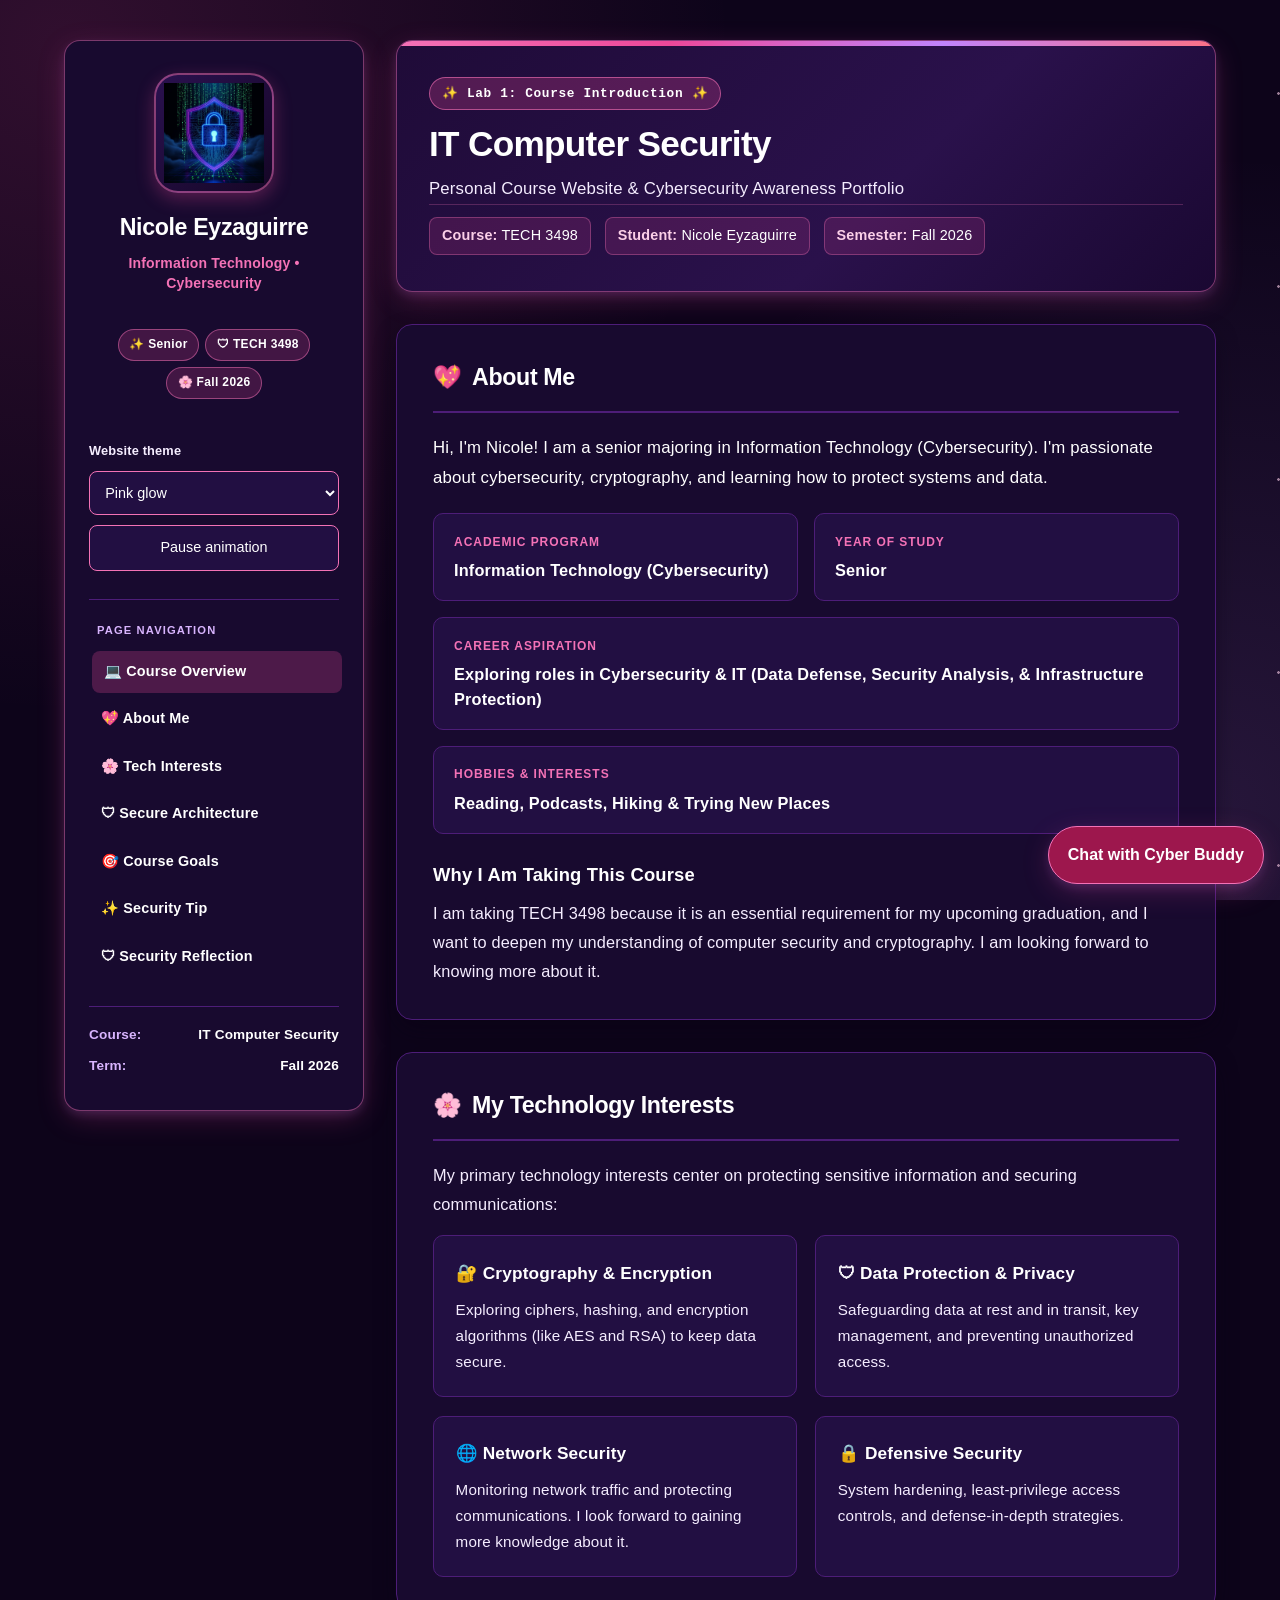
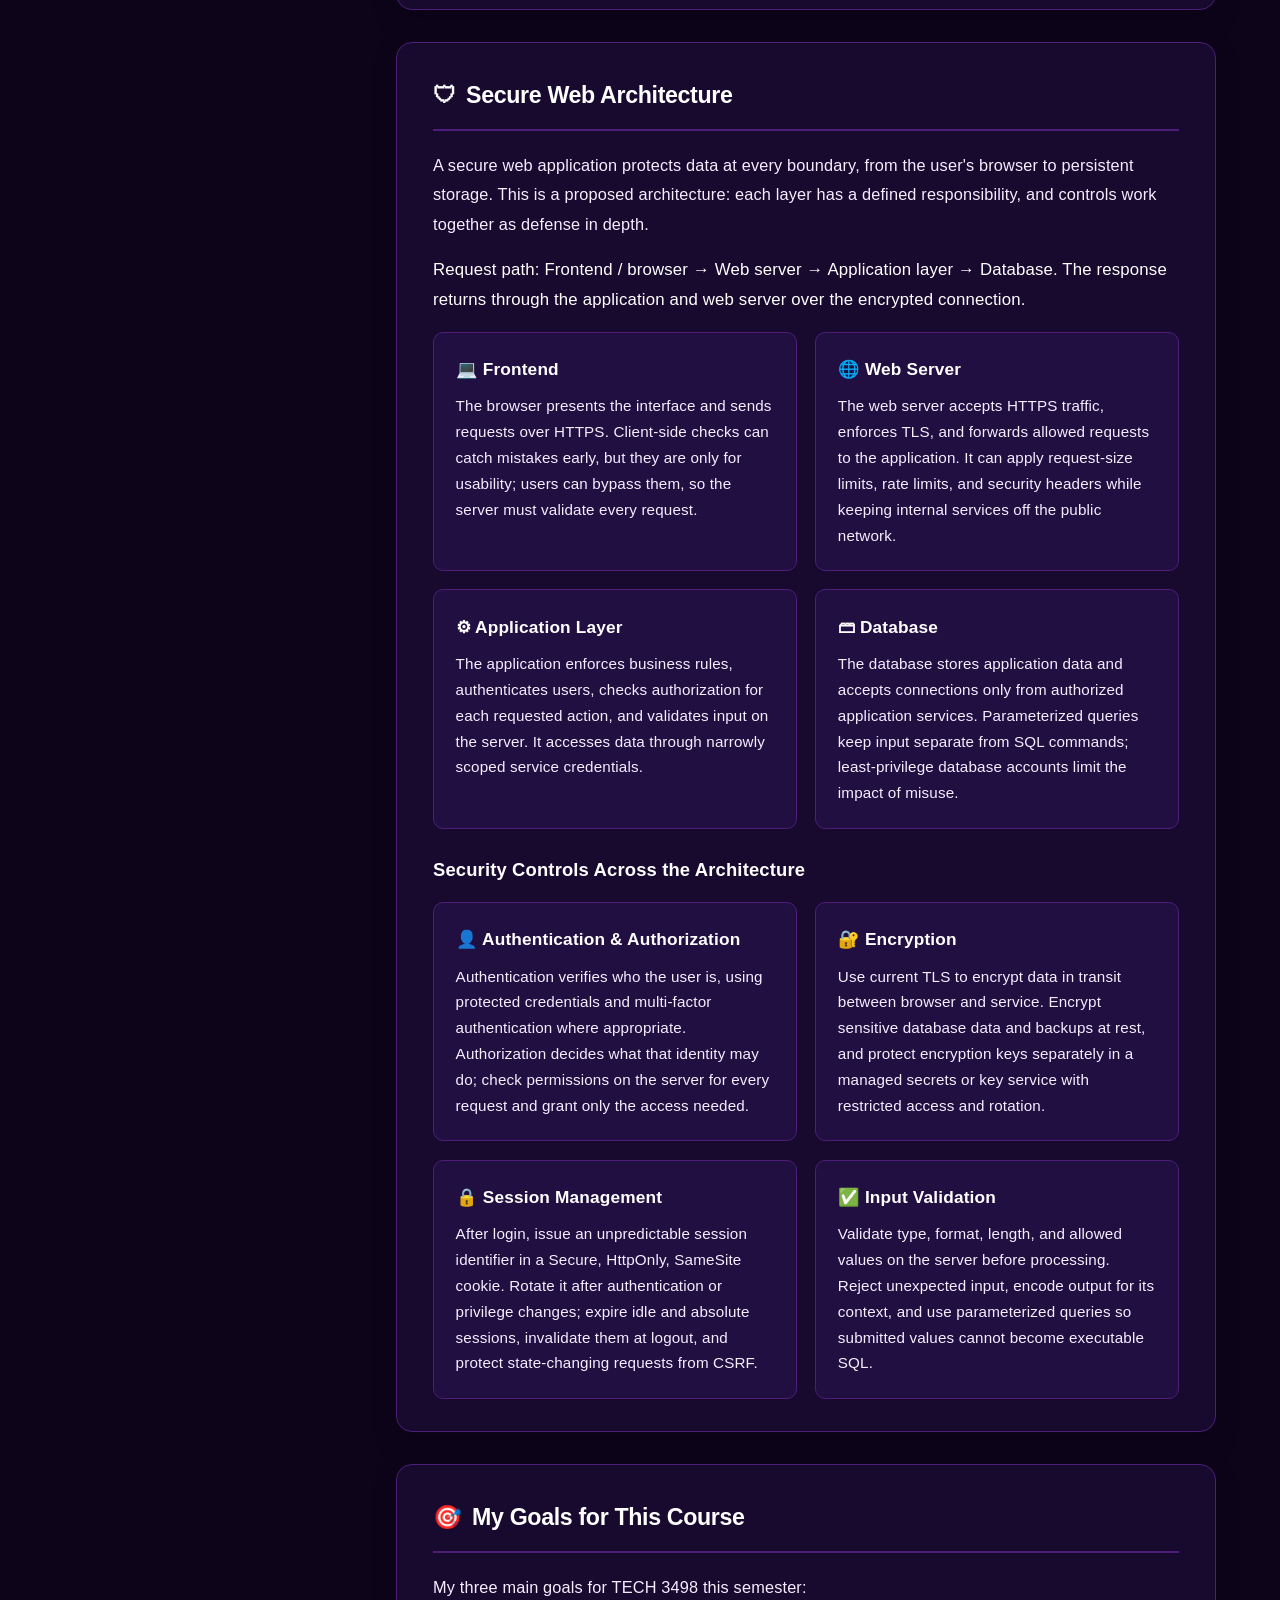
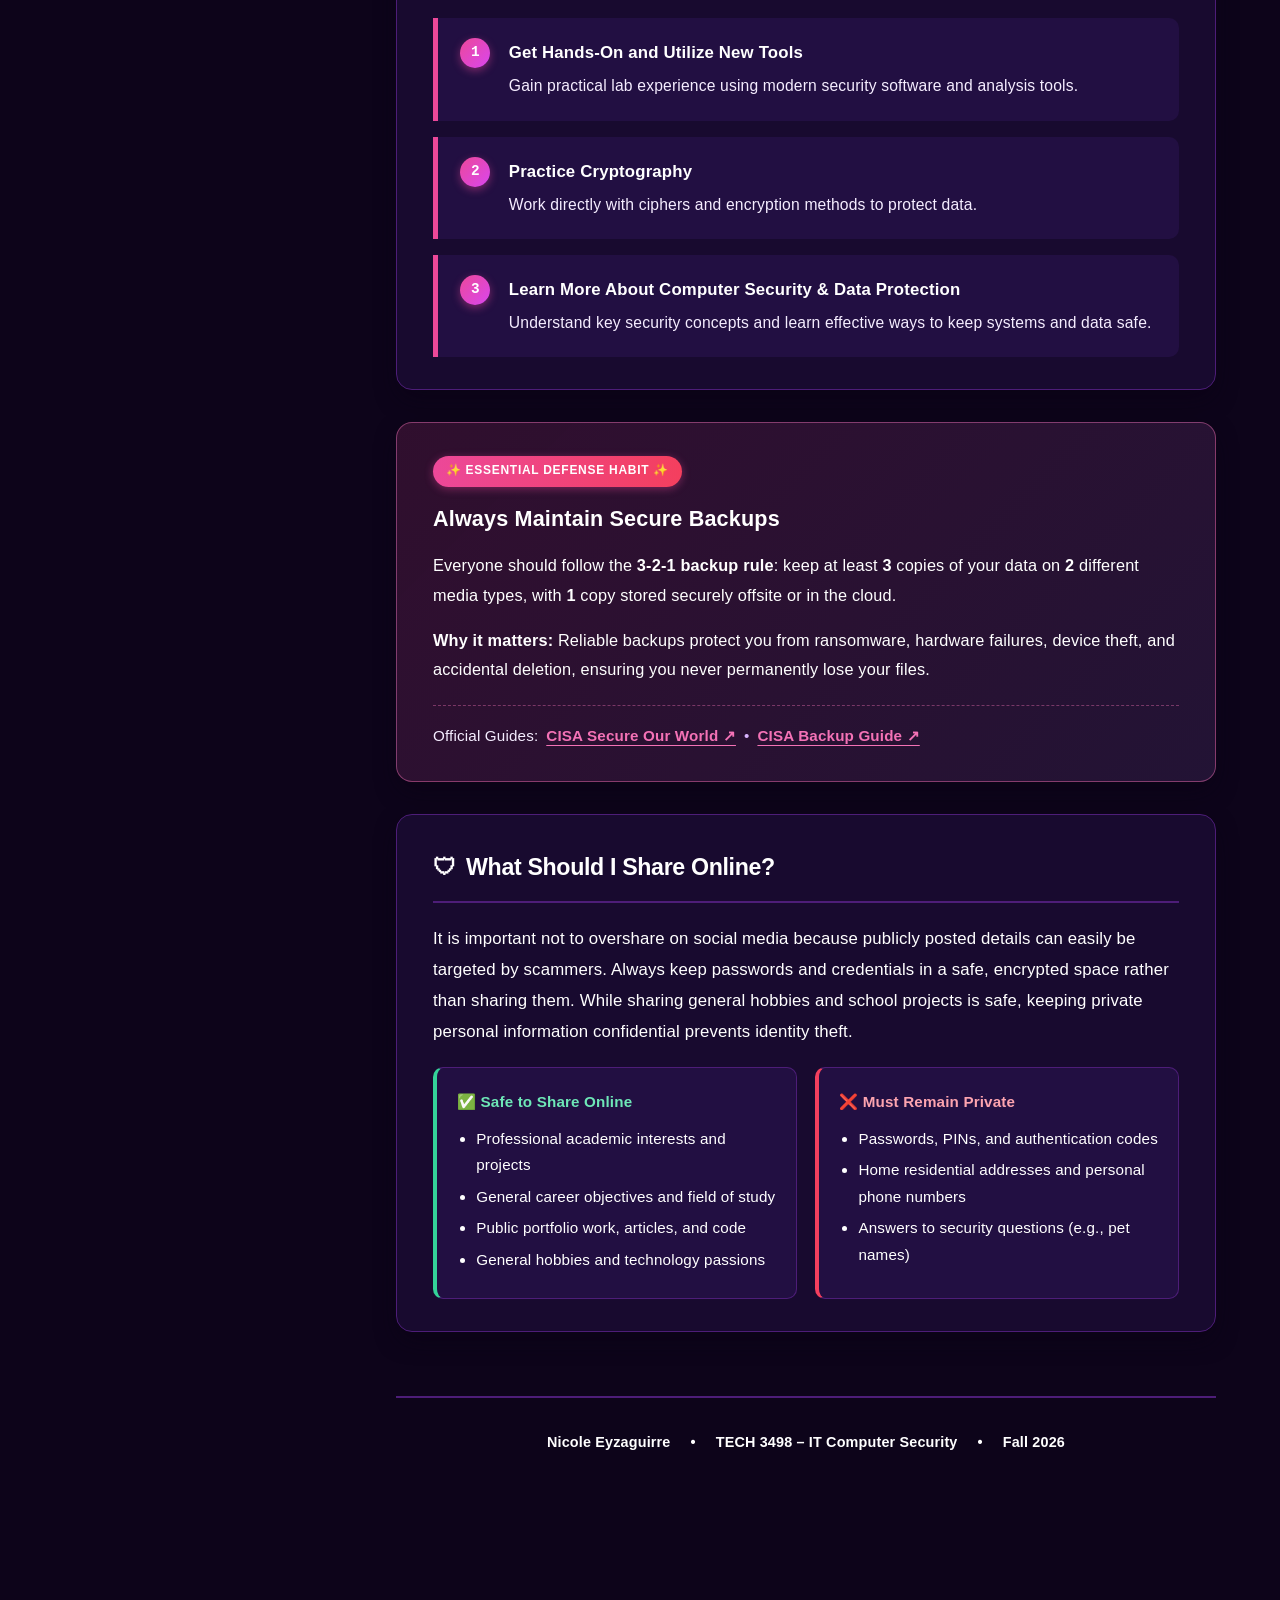
==== commit eaae06da: "Add secure web architecture section" ====
--- a/index.html
+++ b/index.html
@@ -58,6 +58,7 @@
           <a href="#course-overview" class="nav-link">&#128187; Course Overview</a>
           <a href="#about-me" class="nav-link">&#128150; About Me</a>
           <a href="#tech-interests" class="nav-link">&#127800; Tech Interests</a>
+          <a href="#secure-architecture" class="nav-link">&#128737; Secure Architecture</a>
           <a href="#course-goals" class="nav-link">&#127919; Course Goals</a>
           <a href="#cyber-tip" class="nav-link">&#10024; Security Tip</a>
           <a href="#security-reflection" class="nav-link">&#128737; Security Reflection</a>
@@ -168,6 +169,57 @@
             <p>
               System hardening, least-privilege access controls, and defense-in-depth strategies.
             </p>
+          </article>
+        </div>
+      </section>
+
+      <section class="feed-card" id="secure-architecture">
+        <h2 class="section-heading">
+          <span class="heading-icon">&#128737;</span> Secure Web Architecture
+        </h2>
+        <p>
+          A secure web application protects data at every boundary, from the user's browser to persistent storage. This is a proposed architecture: each layer has a defined responsibility, and controls work together as defense in depth.
+        </p>
+        <p class="lead-p">
+          Request path: Frontend / browser &rarr; Web server &rarr; Application layer &rarr; Database. The response returns through the application and web server over the encrypted connection.
+        </p>
+
+        <div class="tech-grid">
+          <article class="tech-cell">
+            <h3>&#128187; Frontend</h3>
+            <p>The browser presents the interface and sends requests over HTTPS. Client-side checks can catch mistakes early, but they are only for usability; users can bypass them, so the server must validate every request.</p>
+          </article>
+          <article class="tech-cell">
+            <h3>&#127760; Web Server</h3>
+            <p>The web server accepts HTTPS traffic, enforces TLS, and forwards allowed requests to the application. It can apply request-size limits, rate limits, and security headers while keeping internal services off the public network.</p>
+          </article>
+          <article class="tech-cell">
+            <h3>&#9881; Application Layer</h3>
+            <p>The application enforces business rules, authenticates users, checks authorization for each requested action, and validates input on the server. It accesses data through narrowly scoped service credentials.</p>
+          </article>
+          <article class="tech-cell">
+            <h3>&#128451; Database</h3>
+            <p>The database stores application data and accepts connections only from authorized application services. Parameterized queries keep input separate from SQL commands; least-privilege database accounts limit the impact of misuse.</p>
+          </article>
+        </div>
+
+        <h3 class="sub-heading">Security Controls Across the Architecture</h3>
+        <div class="tech-grid">
+          <article class="tech-cell">
+            <h3>&#128100; Authentication &amp; Authorization</h3>
+            <p>Authentication verifies who the user is, using protected credentials and multi-factor authentication where appropriate. Authorization decides what that identity may do; check permissions on the server for every request and grant only the access needed.</p>
+          </article>
+          <article class="tech-cell">
+            <h3>&#128272; Encryption</h3>
+            <p>Use current TLS to encrypt data in transit between browser and service. Encrypt sensitive database data and backups at rest, and protect encryption keys separately in a managed secrets or key service with restricted access and rotation.</p>
+          </article>
+          <article class="tech-cell">
+            <h3>&#128274; Session Management</h3>
+            <p>After login, issue an unpredictable session identifier in a Secure, HttpOnly, SameSite cookie. Rotate it after authentication or privilege changes; expire idle and absolute sessions, invalidate them at logout, and protect state-changing requests from CSRF.</p>
+          </article>
+          <article class="tech-cell">
+            <h3>&#9989; Input Validation</h3>
+            <p>Validate type, format, length, and allowed values on the server before processing. Reject unexpected input, encode output for its context, and use parameterized queries so submitted values cannot become executable SQL.</p>
           </article>
         </div>
       </section>
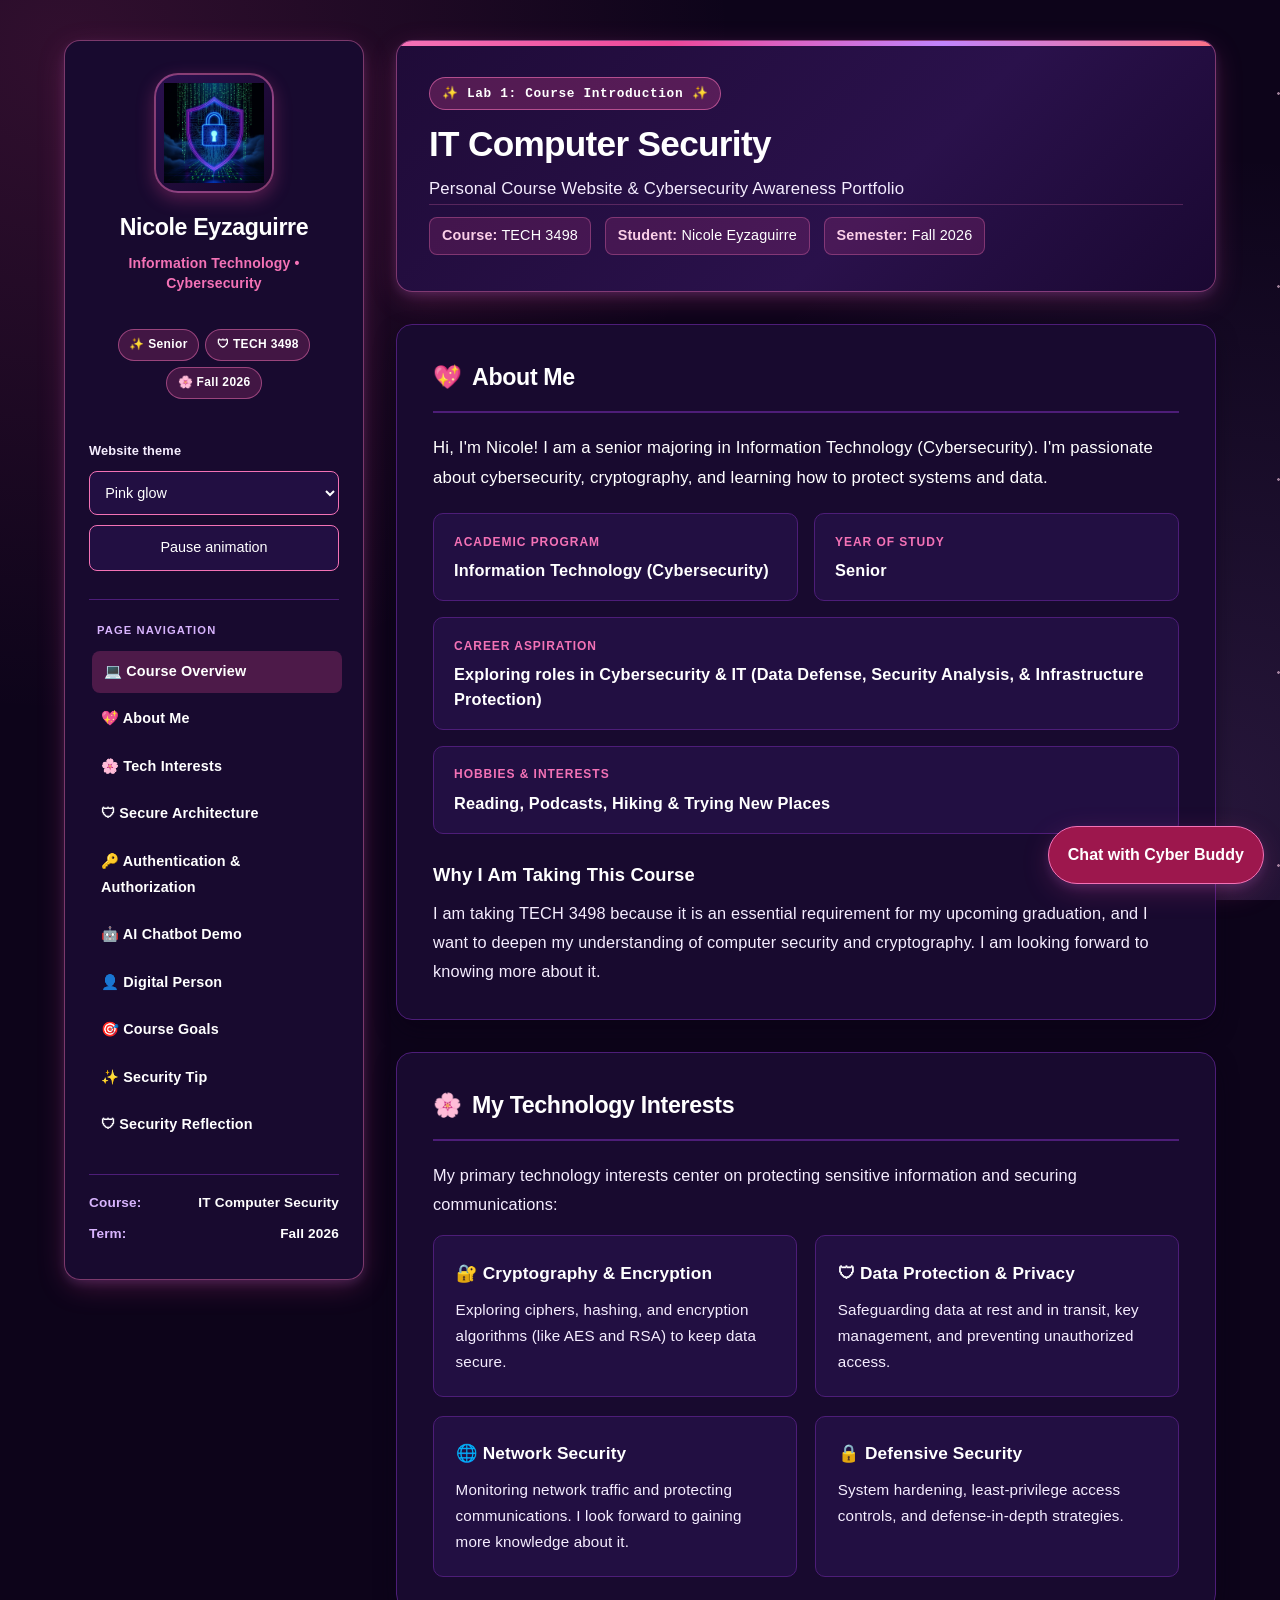
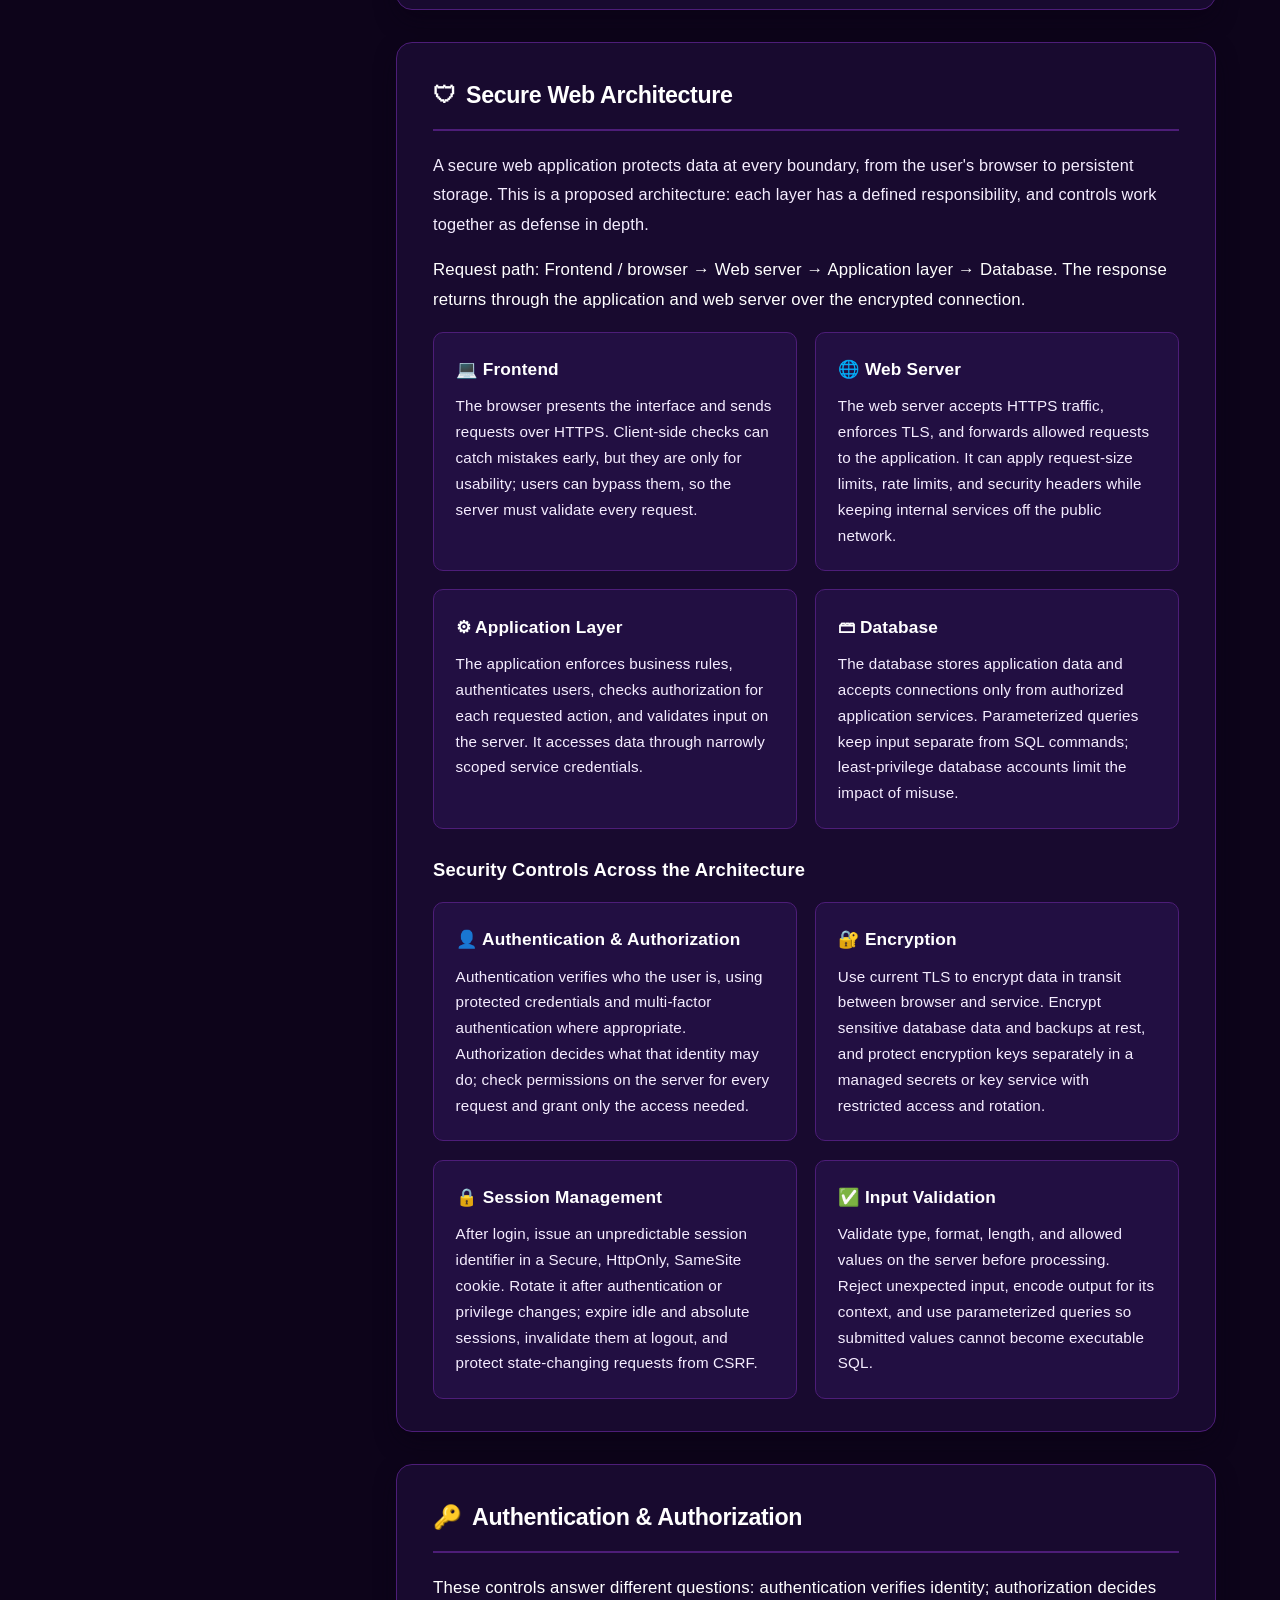
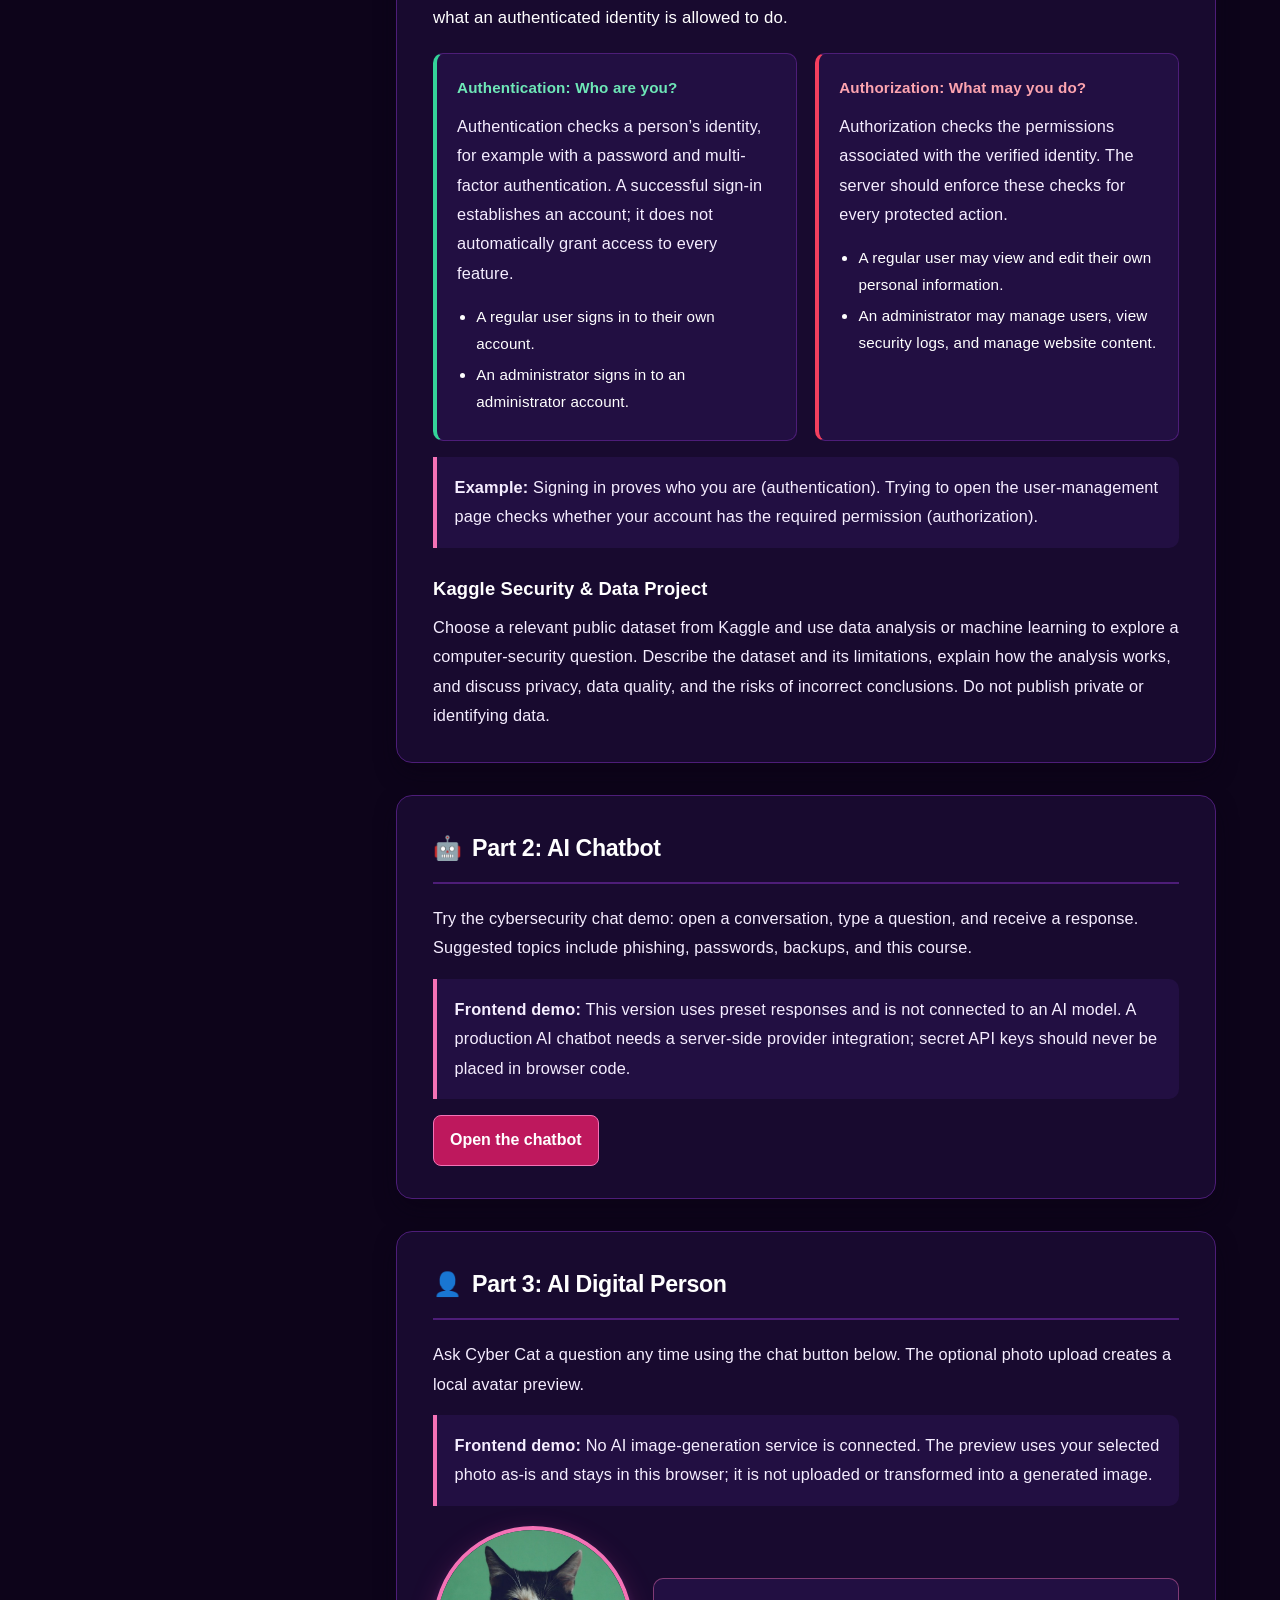
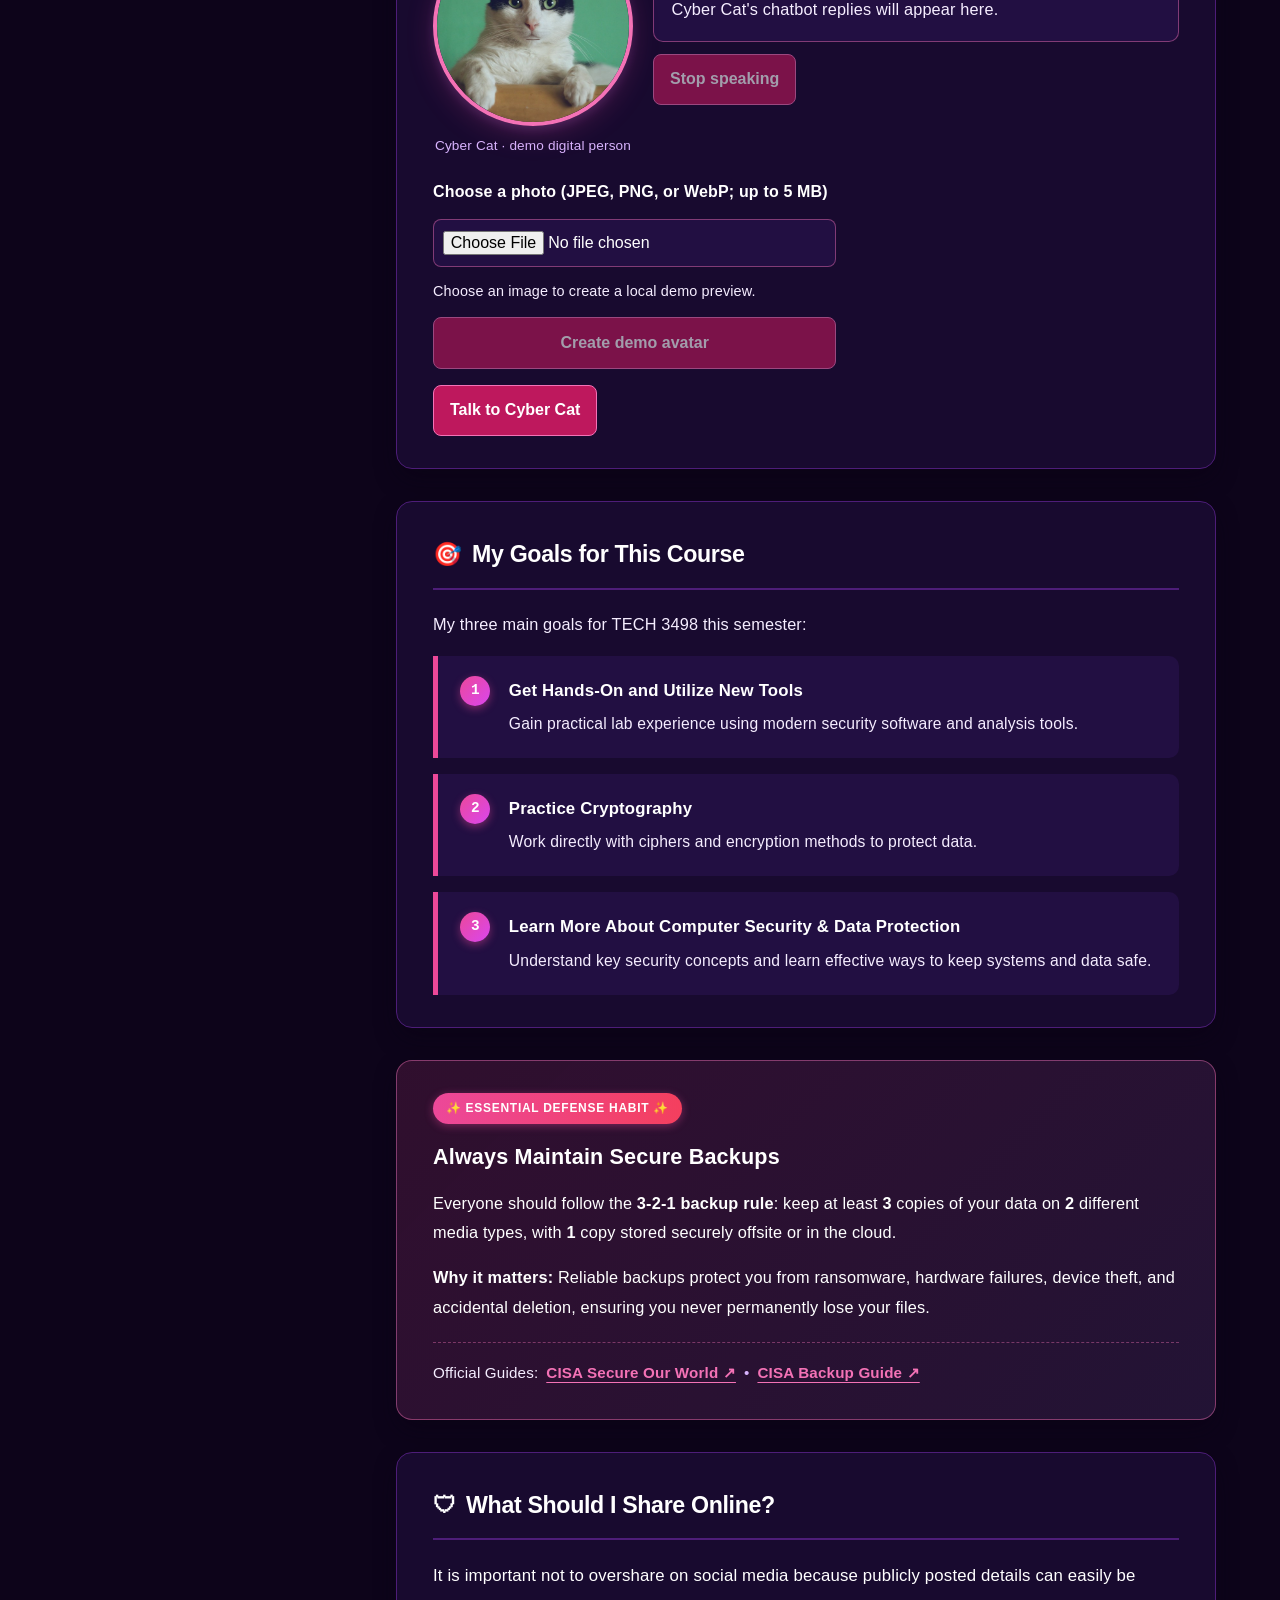
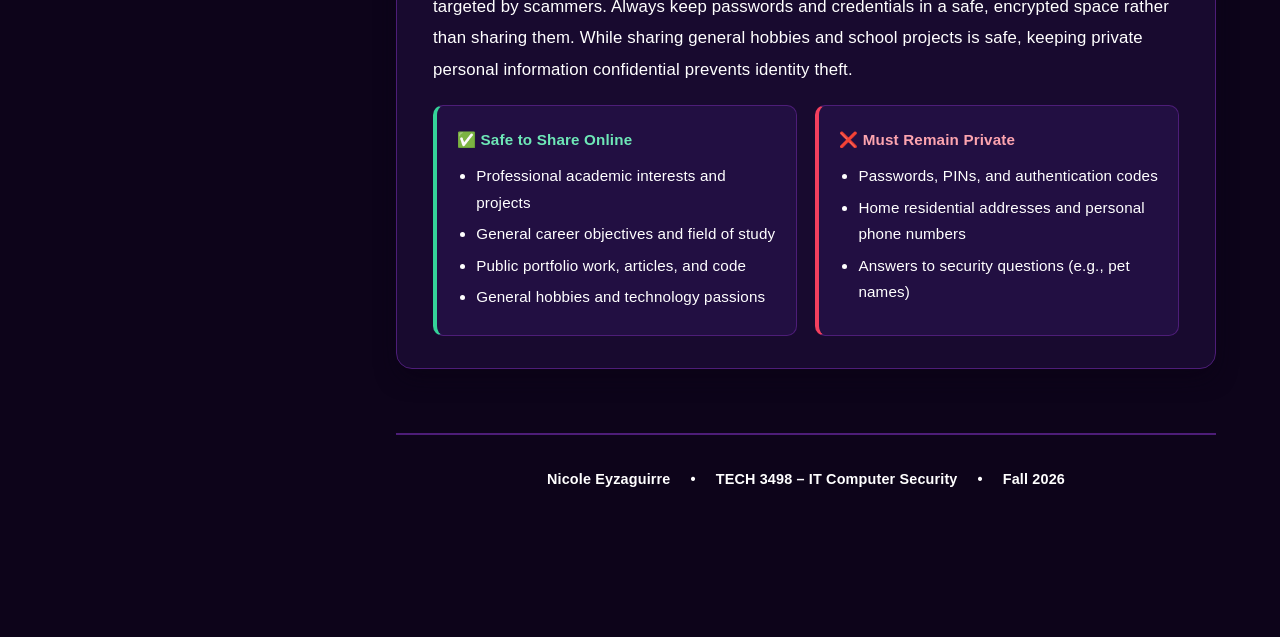
==== commit 01c04381: "Add talking cat digital person demo Co-authored-by: Copilot <223556219+Copilot@users.noreply.github." ====
--- a/index.html
+++ b/index.html
@@ -59,6 +59,9 @@
           <a href="#about-me" class="nav-link">&#128150; About Me</a>
           <a href="#tech-interests" class="nav-link">&#127800; Tech Interests</a>
           <a href="#secure-architecture" class="nav-link">&#128737; Secure Architecture</a>
+          <a href="#identity-access" class="nav-link">&#128273; Authentication &amp; Authorization</a>
+          <a href="#ai-chatbot" class="nav-link">&#129302; AI Chatbot Demo</a>
+          <a href="#digital-person" class="nav-link">&#128100; Digital Person</a>
           <a href="#course-goals" class="nav-link">&#127919; Course Goals</a>
           <a href="#cyber-tip" class="nav-link">&#10024; Security Tip</a>
           <a href="#security-reflection" class="nav-link">&#128737; Security Reflection</a>
@@ -222,6 +225,81 @@
             <p>Validate type, format, length, and allowed values on the server before processing. Reject unexpected input, encode output for its context, and use parameterized queries so submitted values cannot become executable SQL.</p>
           </article>
         </div>
+      </section>
+
+      <section class="feed-card" id="identity-access">
+        <h2 class="section-heading">
+          <span class="heading-icon">&#128273;</span> Authentication &amp; Authorization
+        </h2>
+        <p class="lead-p">These controls answer different questions: authentication verifies identity; authorization decides what an authenticated identity is allowed to do.</p>
+
+        <div class="comparison-grid">
+          <article class="comp-col safe">
+            <h3 class="comp-title">Authentication: Who are you?</h3>
+            <p>Authentication checks a person’s identity, for example with a password and multi-factor authentication. A successful sign-in establishes an account; it does not automatically grant access to every feature.</p>
+            <ul>
+              <li>A regular user signs in to their own account.</li>
+              <li>An administrator signs in to an administrator account.</li>
+            </ul>
+          </article>
+          <article class="comp-col private">
+            <h3 class="comp-title">Authorization: What may you do?</h3>
+            <p>Authorization checks the permissions associated with the verified identity. The server should enforce these checks for every protected action.</p>
+            <ul>
+              <li>A regular user may view and edit their own personal information.</li>
+              <li>An administrator may manage users, view security logs, and manage website content.</li>
+            </ul>
+          </article>
+        </div>
+        <p class="access-example"><strong>Example:</strong> Signing in proves who you are (authentication). Trying to open the user-management page checks whether your account has the required permission (authorization).</p>
+
+        <h3 class="sub-heading">Kaggle Security &amp; Data Project</h3>
+        <p>Choose a relevant public dataset from Kaggle and use data analysis or machine learning to explore a computer-security question. Describe the dataset and its limitations, explain how the analysis works, and discuss privacy, data quality, and the risks of incorrect conclusions. Do not publish private or identifying data.</p>
+      </section>
+
+      <section class="feed-card" id="ai-chatbot">
+        <h2 class="section-heading">
+          <span class="heading-icon">&#129302;</span> Part 2: AI Chatbot
+        </h2>
+        <p>Try the cybersecurity chat demo: open a conversation, type a question, and receive a response. Suggested topics include phishing, passwords, backups, and this course.</p>
+        <p class="demo-notice"><strong>Frontend demo:</strong> This version uses preset responses and is not connected to an AI model. A production AI chatbot needs a server-side provider integration; secret API keys should never be placed in browser code.</p>
+        <button class="demo-action" id="start-chat" type="button">Open the chatbot</button>
+      </section>
+
+      <section class="feed-card" id="digital-person">
+        <h2 class="section-heading">
+          <span class="heading-icon">&#128100;</span> Part 3: AI Digital Person
+        </h2>
+        <p>Ask Cyber Cat a question any time using the chat button below. The optional photo upload creates a local avatar preview.</p>
+        <p class="demo-notice"><strong>Frontend demo:</strong> No AI image-generation service is connected. The preview uses your selected photo as-is and stays in this browser; it is not uploaded or transformed into a generated image.</p>
+
+        <div class="digital-person-stage">
+          <figure class="cyber-cat-figure">
+            <div id="digital-cat" class="cyber-cat" role="img" aria-label="Photo of a cat with an animated mouth">
+              <img src="cat-avatar.jpg" alt="">
+              <span class="cat-mouth" aria-hidden="true"></span>
+            </div>
+            <figcaption>Cyber Cat · demo digital person</figcaption>
+          </figure>
+          <div class="cat-response-area">
+            <p id="cat-response" class="cat-response" role="status" aria-live="polite">Cyber Cat's chatbot replies will appear here.</p>
+            <button class="demo-action" id="stop-speaking" type="button" disabled>Stop speaking</button>
+          </div>
+        </div>
+
+        <div class="avatar-demo">
+          <div class="avatar-controls">
+            <label for="avatar-upload">Choose a photo (JPEG, PNG, or WebP; up to 5 MB)</label>
+            <input id="avatar-upload" type="file" accept="image/jpeg,image/png,image/webp">
+            <p id="avatar-status" class="avatar-status" role="status" aria-live="polite">Choose an image to create a local demo preview.</p>
+            <button class="demo-action" id="generate-avatar" type="button" disabled>Create demo avatar</button>
+          </div>
+          <figure class="avatar-preview" id="avatar-preview" hidden>
+            <img id="avatar-image" alt="Local demo avatar preview">
+            <figcaption>Local photo preview — simulated avatar, not AI-generated</figcaption>
+          </figure>
+        </div>
+        <button class="demo-action" id="talk-to-person" type="button">Talk to Cyber Cat</button>
       </section>
 
       <!-- Part 1: Section 4 - My Goals for This Course -->
@@ -339,9 +417,12 @@
 
   <button id="chat-toggle" class="chat-toggle" type="button" aria-expanded="false" aria-controls="cyber-chat" hidden>Chat with Cyber Buddy</button>
   <section id="cyber-chat" class="cyber-chat" aria-labelledby="chat-title" hidden>
-    <header class="chat-header"><div><h2 id="chat-title">Cyber Buddy</h2><p>Preset cybersecurity answers</p></div><button id="chat-close" type="button" aria-label="Close chat">&times;</button></header>
+    <header class="chat-header">
+      <div><h2 id="chat-title">Cyber Buddy</h2><p>Demo mode · preset responses, not AI</p></div>
+      <button id="chat-close" type="button" aria-label="Close chat">&times;</button>
+    </header>
     <div id="chat-messages" class="chat-messages" role="log" aria-live="polite" aria-relevant="additions" aria-label="Chat messages" tabindex="0">
-      <p class="chat-message"><strong>Cyber Buddy: </strong>Hi! Pick a topic or type a question. I use built-in answers, not AI. Messages stay on this page and clear when you reload.</p>
+      <p class="chat-message"><strong>Cyber Buddy: </strong>Hi! Pick a topic or type a question. This demo uses built-in answers, not AI. Messages stay on this page and clear when you reload.</p>
     </div>
     <div class="chat-suggestions" aria-label="Suggested questions">
       <button type="button" data-question="phishing">Phishing</button><button type="button" data-question="passwords">Passwords</button><button type="button" data-question="backups">Backups</button><button type="button" data-question="course">This course</button>
--- a/style.css
+++ b/style.css
@@ -655,7 +655,7 @@
 .chat-toggle { position: fixed; right: 1rem; bottom: 1rem; z-index: 100; border: 1px solid #f472b6; border-radius: 999px; padding: .85rem 1.2rem; background: #9d174d; color: white; font: inherit; font-weight: 700; box-shadow: var(--shadow-pink); cursor: pointer; }
 .cyber-chat { position: fixed; right: 1rem; bottom: 5.5rem; z-index: 101; width: min(380px, calc(100vw - 2rem)); max-height: calc(100dvh - 7rem); display: flex; flex-direction: column; overflow: auto; border: 1px solid #f472b6; border-radius: 16px; background: var(--color-surface); box-shadow: var(--shadow-pink); }
 .cyber-chat[hidden], .chat-toggle[hidden] { display: none; }
-.chat-header { display: flex; align-items: flex-start; gap: .75rem; padding: 1rem; background: #2a114b; }
+.chat-header { display: flex; align-items: center; gap: .75rem; padding: 1rem; background: #2a114b; }
 .chat-header h2 { font-size: 1.2rem; }
 .chat-header p { font-size: .8rem; line-height: 1.4; margin: 0; }
 .cyber-chat button { font: inherit; color: white; cursor: pointer; }
@@ -818,3 +818,143 @@
 html:is([data-theme="ocean"], [data-theme="lavender"], [data-theme="amber"]) .star-sky { filter: hue-rotate(var(--star-hue)); }
 html:is([data-theme="ocean"], [data-theme="lavender"], [data-theme="amber"]) :is(.cyber-chat button:hover, .chat-toggle:hover) { background: var(--color-surface-hover); }
 html:is([data-theme="ocean"], [data-theme="lavender"], [data-theme="amber"]) :is(.cyber-chat :focus-visible, .chat-toggle:focus-visible) { outline-color: var(--color-primary-light); }
+
+/* Assignment demonstrations */
+.access-example, .demo-notice {
+  margin-top: 1rem;
+  padding: 1rem 1.1rem;
+  background: var(--color-surface-card);
+  border-left: 4px solid var(--color-primary-light);
+  border-radius: 0 var(--radius-sm) var(--radius-sm) 0;
+}
+.demo-notice { color: var(--color-text-secondary); }
+.digital-person-stage {
+  display: grid;
+  grid-template-columns: minmax(140px, 200px) minmax(0, 1fr);
+  gap: 1.25rem;
+  align-items: center;
+  margin: 1.25rem 0;
+}
+.cyber-cat-figure {
+  display: grid;
+  justify-items: center;
+  gap: .5rem;
+  color: var(--color-text-muted);
+  font-size: .85rem;
+  text-align: center;
+}
+.cyber-cat {
+  position: relative;
+  width: min(100%, 220px);
+  aspect-ratio: 1;
+  overflow: hidden;
+  border: 4px solid var(--color-primary-light);
+  border-radius: 50%;
+  box-shadow: var(--shadow-pink);
+}
+.cyber-cat img { display: block; width: 100%; height: 100%; object-fit: cover; }
+.cat-mouth {
+  position: absolute;
+  left: 50%;
+  top: 57%;
+  width: 15px;
+  height: 3px;
+  transform: translate(-50%, -50%);
+  border: 0;
+  border-bottom: 1.5px solid rgba(72, 43, 38, .8);
+  border-radius: 50%;
+  background: transparent;
+  transform-origin: center;
+}
+.cyber-cat.is-speaking:not(.has-word-events) .cat-mouth {
+  animation: cat-mouth-fallback .3s ease-in-out infinite alternate;
+}
+.cyber-cat.is-speaking.has-word-events .cat-mouth { animation: none; }
+.cyber-cat.is-speaking.has-word-events .cat-mouth.speaking-word {
+  width: 17px;
+  border: 1px solid rgba(82, 43, 40, .95);
+  background: #633b38;
+  animation: cat-mouth-syllable var(--mouth-syllable-duration, 180ms) ease-in-out var(--mouth-syllables, 1) both;
+}
+@keyframes cat-mouth-fallback {
+  0%, 100% { height: 2px; }
+  50% { height: 12px; }
+}
+@keyframes cat-mouth-syllable {
+  0%, 100% { height: 2px; transform: translate(-50%, -50%) scaleX(.85); }
+  35%, 65% { height: 12px; transform: translate(-50%, -50%) scaleX(1); }
+}
+.cat-response-area { display: grid; justify-items: start; gap: .75rem; }
+.cat-response {
+  width: 100%;
+  margin: 0;
+  padding: 1rem 1.1rem;
+  border: 1px solid var(--color-border-glow);
+  border-radius: var(--radius-sm);
+  background: var(--color-surface-card);
+  color: var(--color-text-secondary);
+}
+.demo-action {
+  min-height: 44px;
+  padding: .65rem 1rem;
+  border: 1px solid var(--color-primary-light);
+  border-radius: 8px;
+  background: var(--color-primary-dark);
+  color: #fff;
+  font: inherit;
+  font-weight: 700;
+  cursor: pointer;
+}
+.demo-action:hover:not(:disabled) { background: var(--color-primary); }
+.demo-action:focus-visible, .avatar-controls input:focus-visible {
+  outline: 3px solid var(--color-primary-light);
+  outline-offset: 3px;
+}
+.demo-action:disabled { cursor: not-allowed; opacity: .6; }
+.avatar-demo {
+  display: grid;
+  grid-template-columns: minmax(0, 1fr) minmax(180px, .8fr);
+  gap: 1.25rem;
+  align-items: center;
+  margin: 1rem 0;
+}
+.avatar-controls { display: grid; gap: .75rem; }
+.avatar-controls label { color: #fff; font-weight: 700; }
+.avatar-controls input {
+  width: 100%;
+  min-height: 44px;
+  padding: .55rem;
+  border: 1px solid var(--color-border-glow);
+  border-radius: 8px;
+  background: var(--color-surface-card);
+  color: var(--color-text-main);
+  font: inherit;
+}
+.avatar-status { margin: 0; font-size: .9rem; }
+.avatar-preview {
+  display: grid;
+  justify-items: center;
+  gap: .75rem;
+  text-align: center;
+  color: var(--color-text-muted);
+  font-size: .85rem;
+}
+.avatar-preview[hidden] { display: none; }
+.avatar-preview img {
+  width: 180px;
+  height: 180px;
+  object-fit: cover;
+  border: 4px solid var(--color-primary-light);
+  border-radius: 50%;
+  box-shadow: var(--shadow-pink);
+}
+@media (prefers-reduced-motion: reduce) {
+  .cyber-cat.is-speaking .cat-mouth { animation: none !important; }
+  .cyber-cat.is-speaking.has-word-events .cat-mouth.speaking-word { height: 6px; }
+}
+@media (max-width: 600px) {
+  .avatar-demo { grid-template-columns: 1fr; }
+  .avatar-preview { justify-items: start; text-align: left; }
+  .digital-person-stage { grid-template-columns: 1fr; }
+  .cat-response-area { justify-items: stretch; }
+}
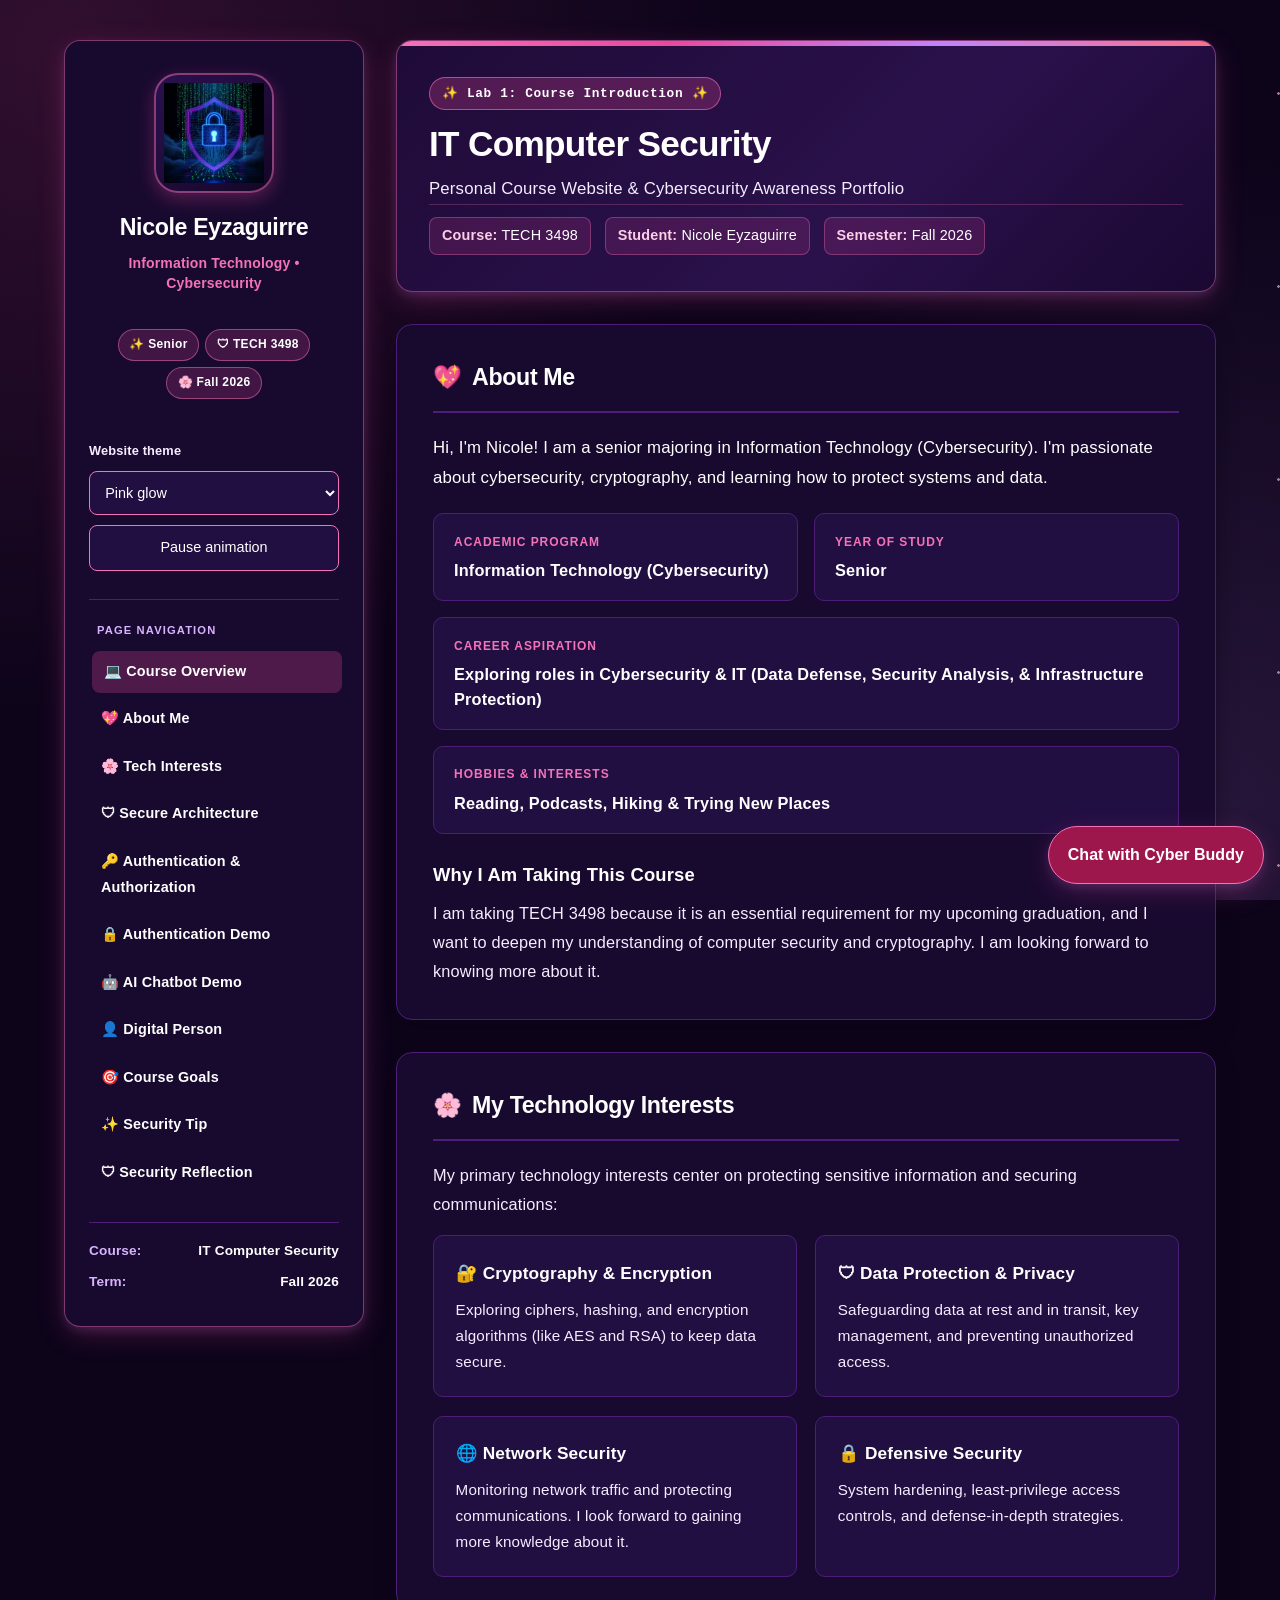
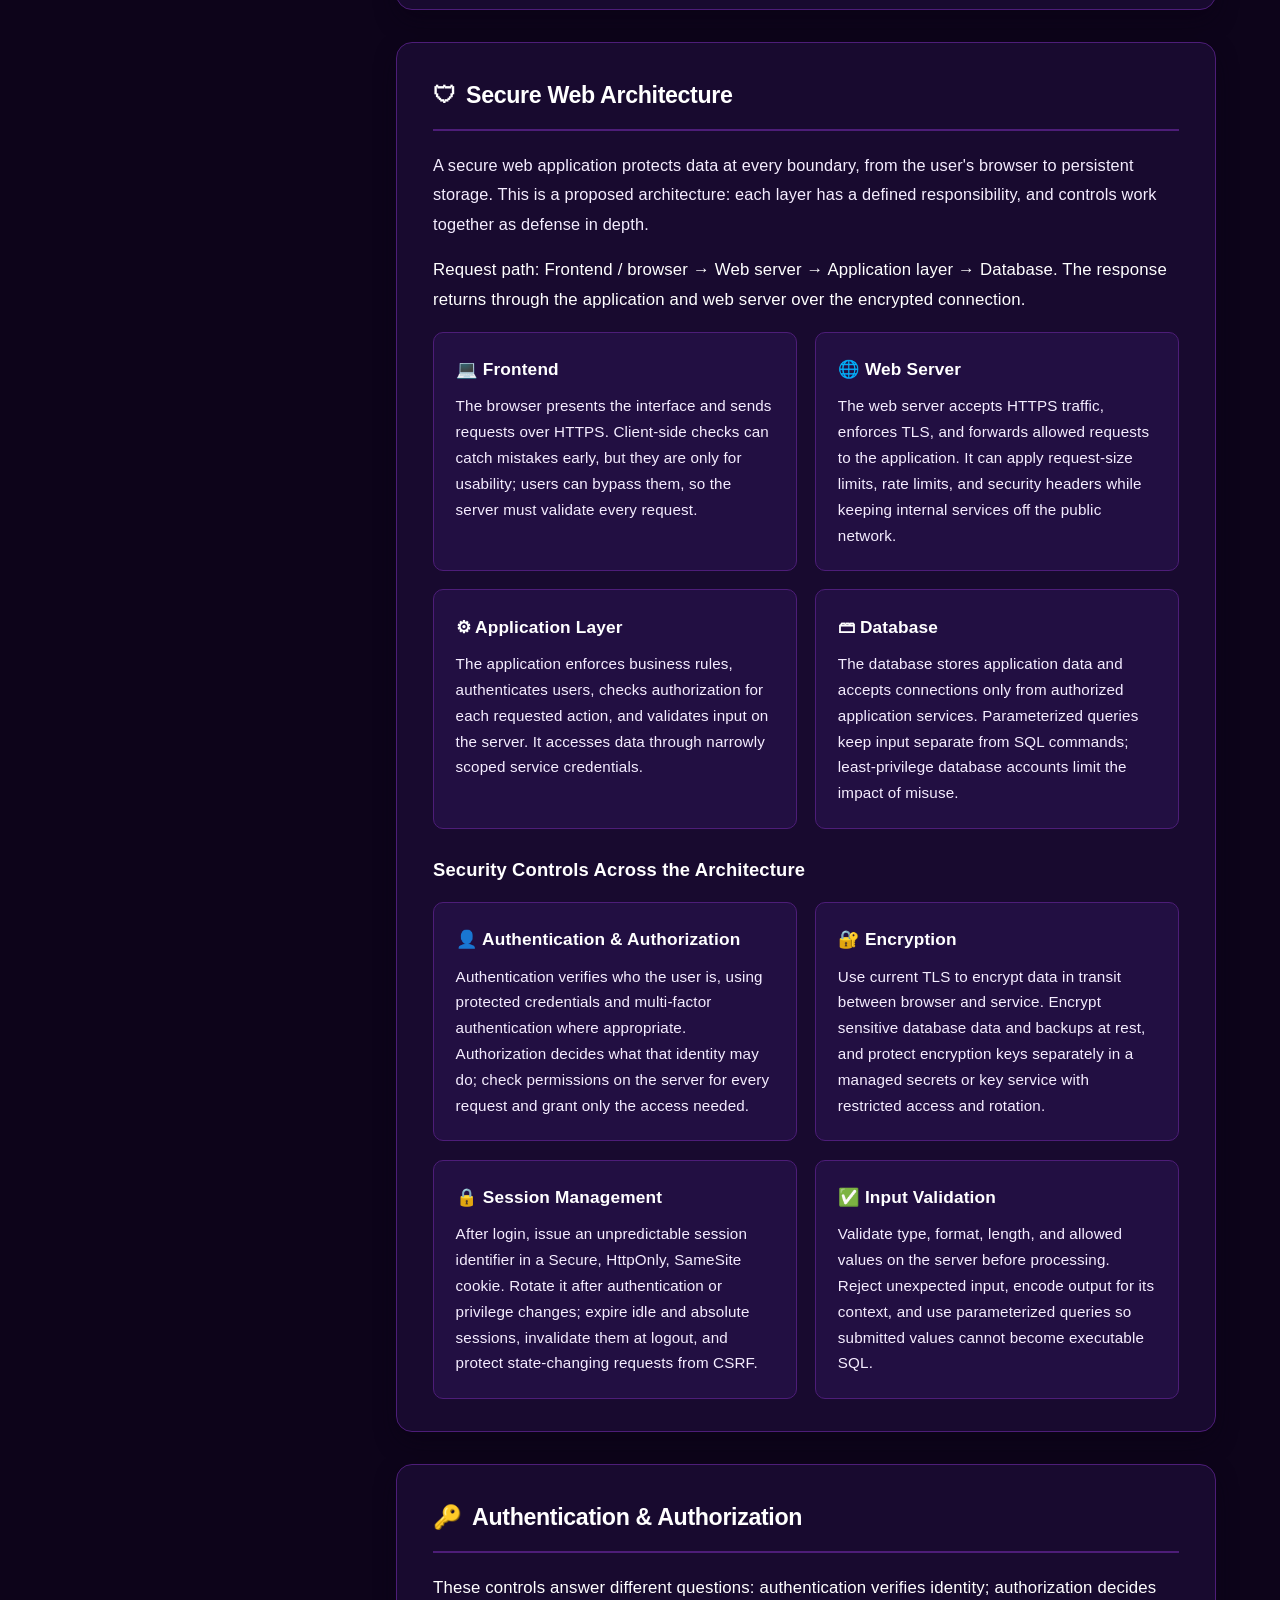
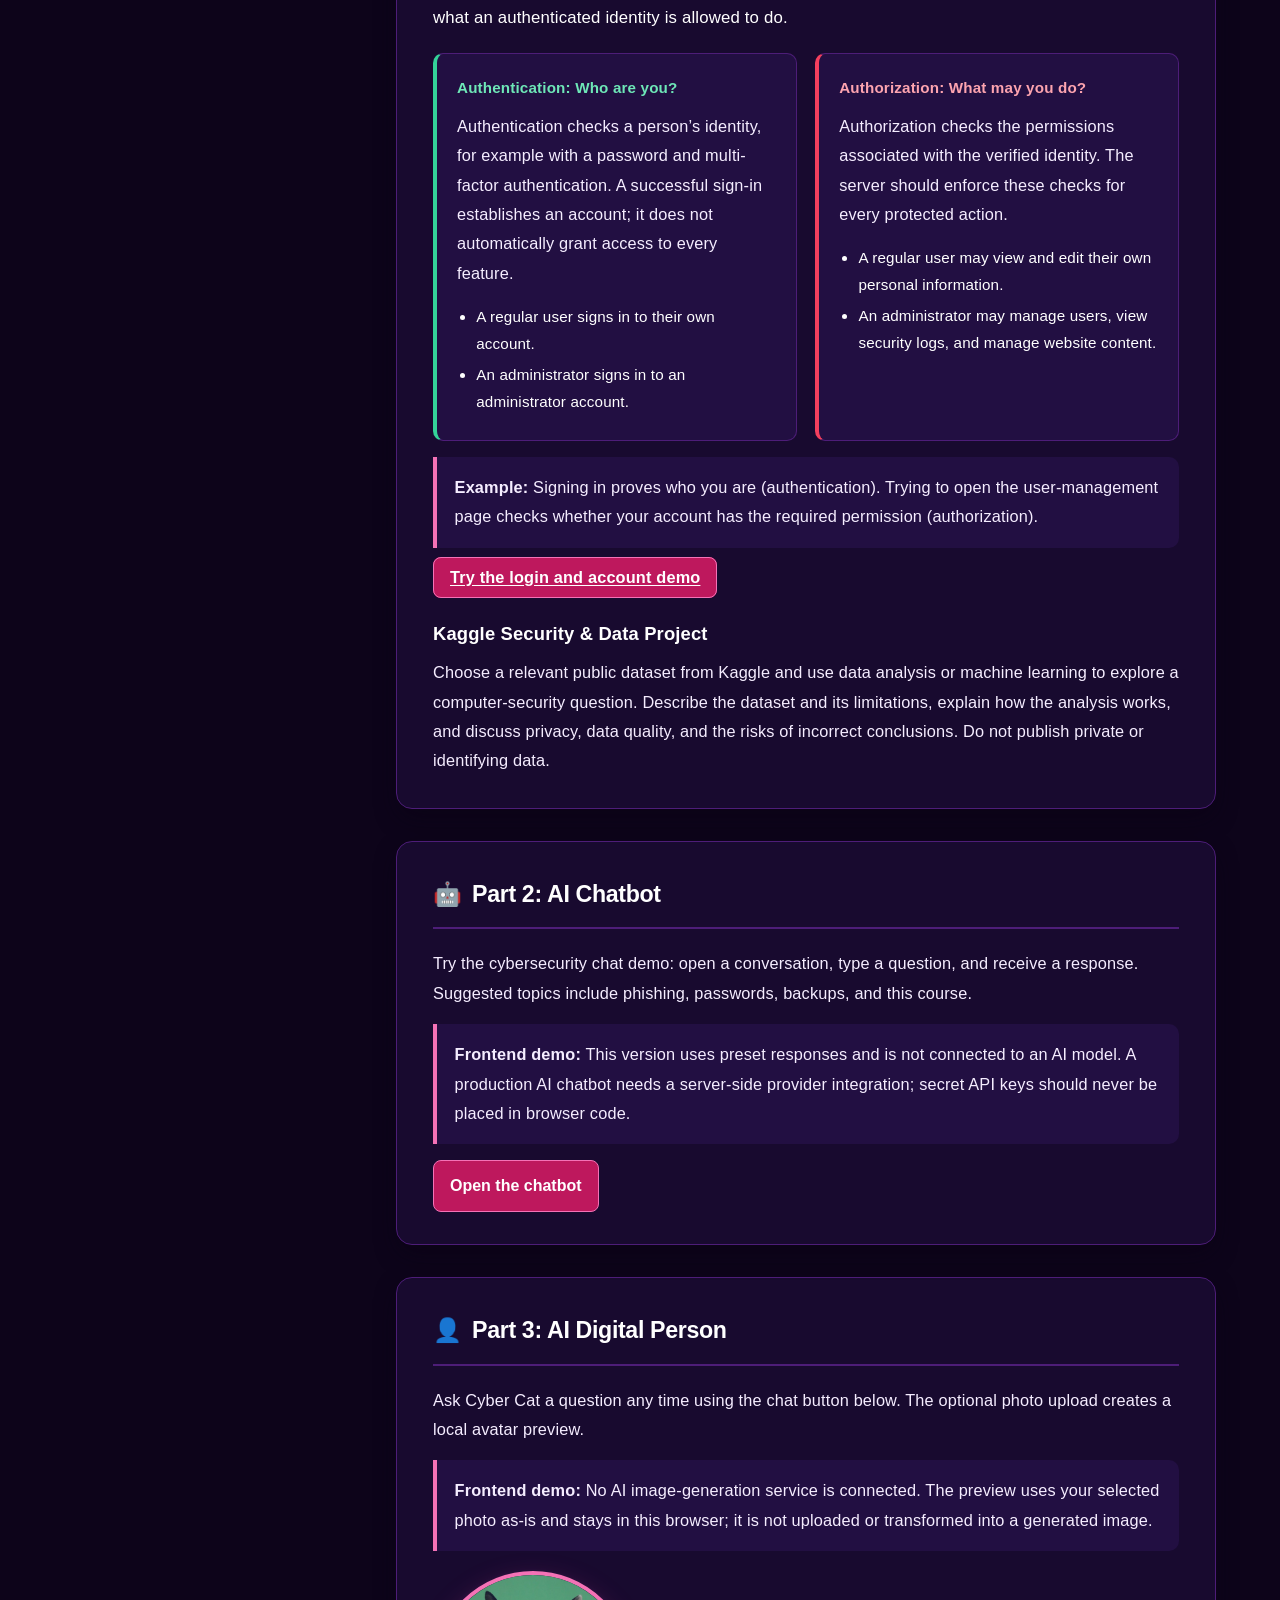
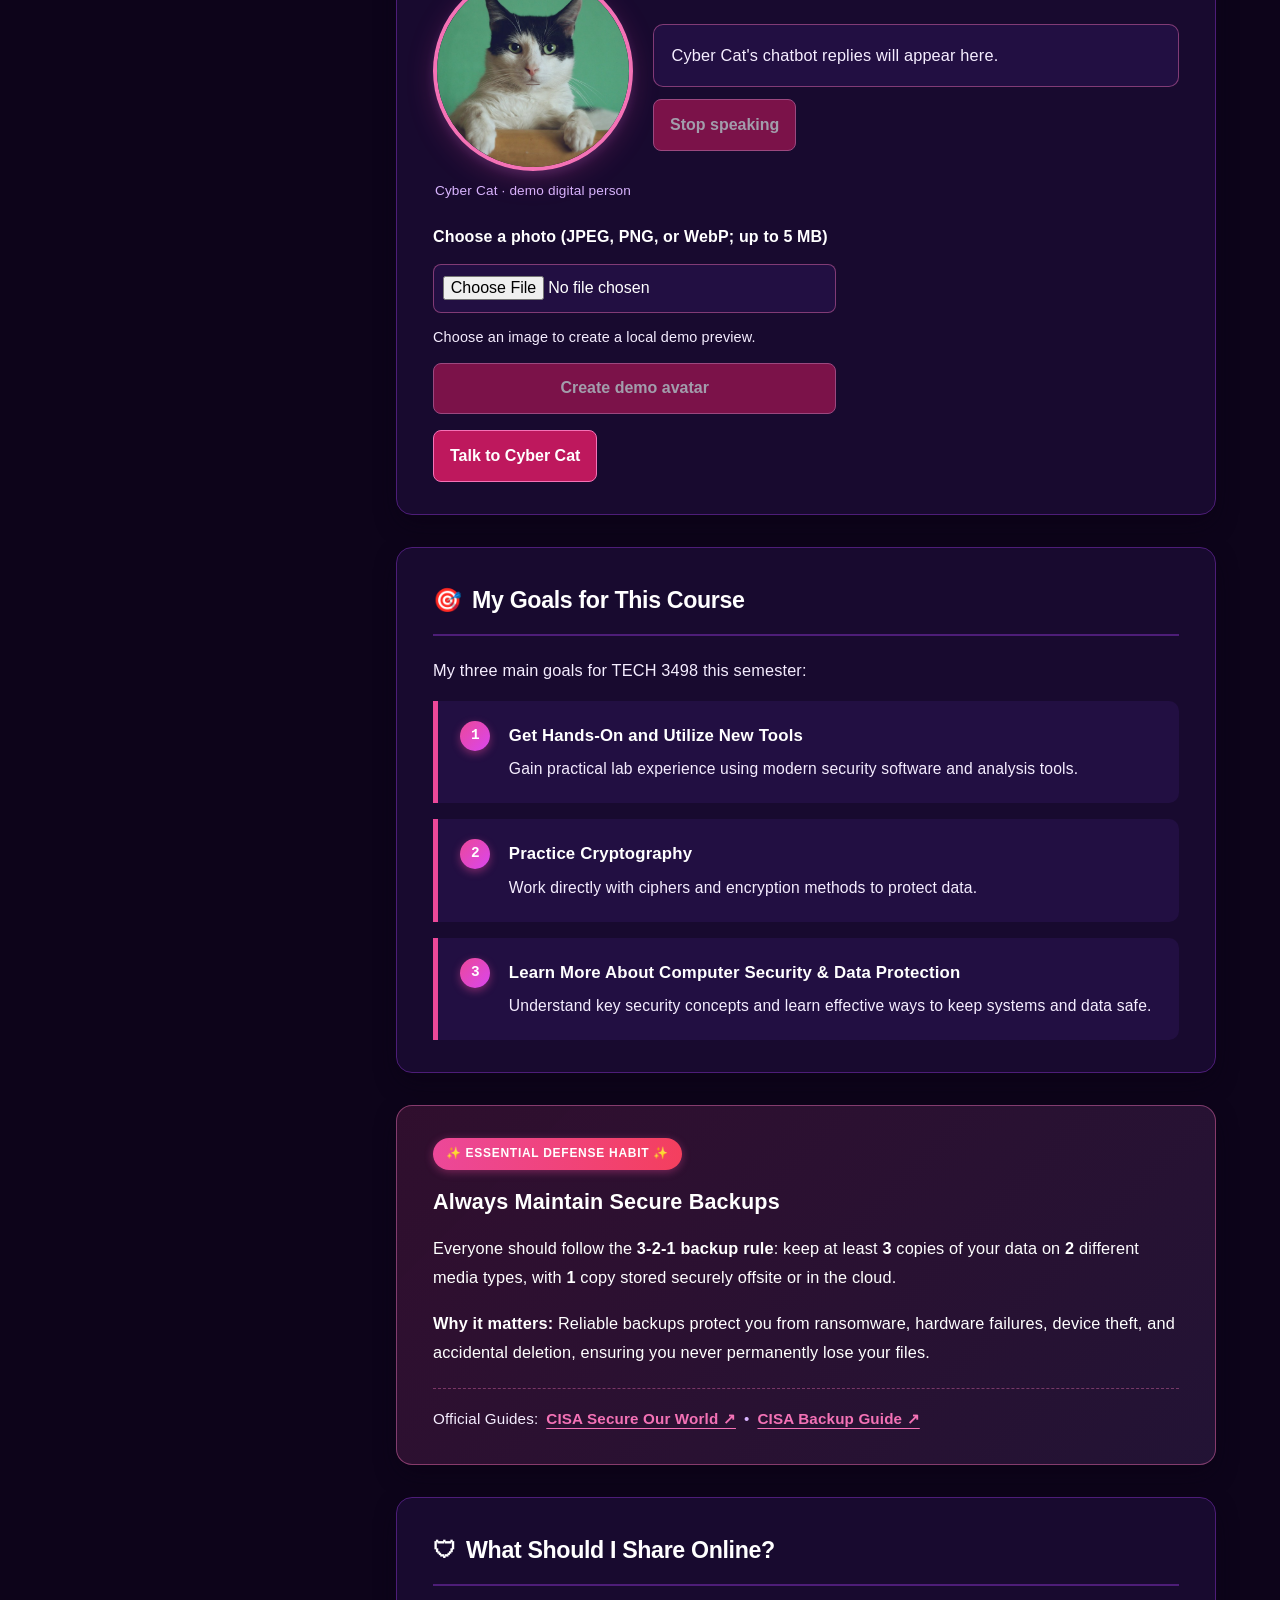
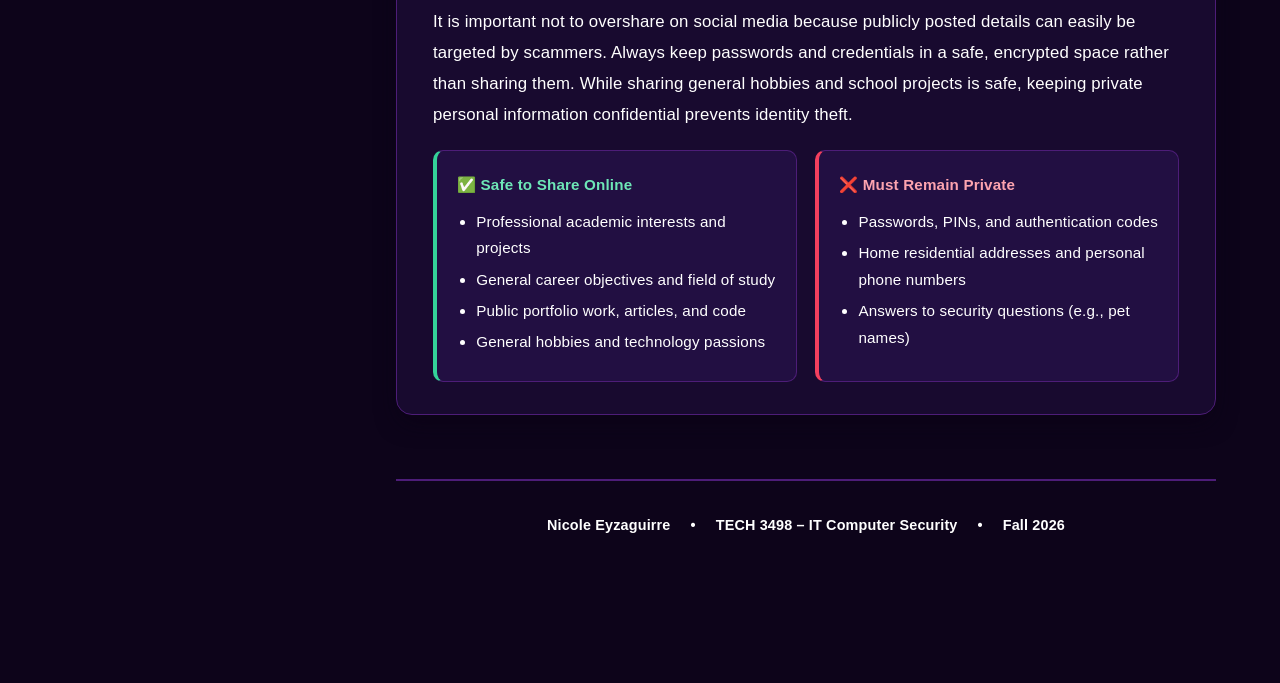
==== commit 57315f1e: "Add client-only authentication demo Co-authored-by: Copilot <223556219+Copilot@users.noreply.github." ====
--- a/index.html
+++ b/index.html
@@ -60,6 +60,7 @@
           <a href="#tech-interests" class="nav-link">&#127800; Tech Interests</a>
           <a href="#secure-architecture" class="nav-link">&#128737; Secure Architecture</a>
           <a href="#identity-access" class="nav-link">&#128273; Authentication &amp; Authorization</a>
+          <a href="auth.html" class="nav-link">&#128274; Authentication Demo</a>
           <a href="#ai-chatbot" class="nav-link">&#129302; AI Chatbot Demo</a>
           <a href="#digital-person" class="nav-link">&#128100; Digital Person</a>
           <a href="#course-goals" class="nav-link">&#127919; Course Goals</a>
@@ -252,6 +253,7 @@
           </article>
         </div>
         <p class="access-example"><strong>Example:</strong> Signing in proves who you are (authentication). Trying to open the user-management page checks whether your account has the required permission (authorization).</p>
+        <p><a class="demo-action auth-demo-link" href="auth.html">Try the login and account demo</a></p>
 
         <h3 class="sub-heading">Kaggle Security &amp; Data Project</h3>
         <p>Choose a relevant public dataset from Kaggle and use data analysis or machine learning to explore a computer-security question. Describe the dataset and its limitations, explain how the analysis works, and discuss privacy, data quality, and the risks of incorrect conclusions. Do not publish private or identifying data.</p>
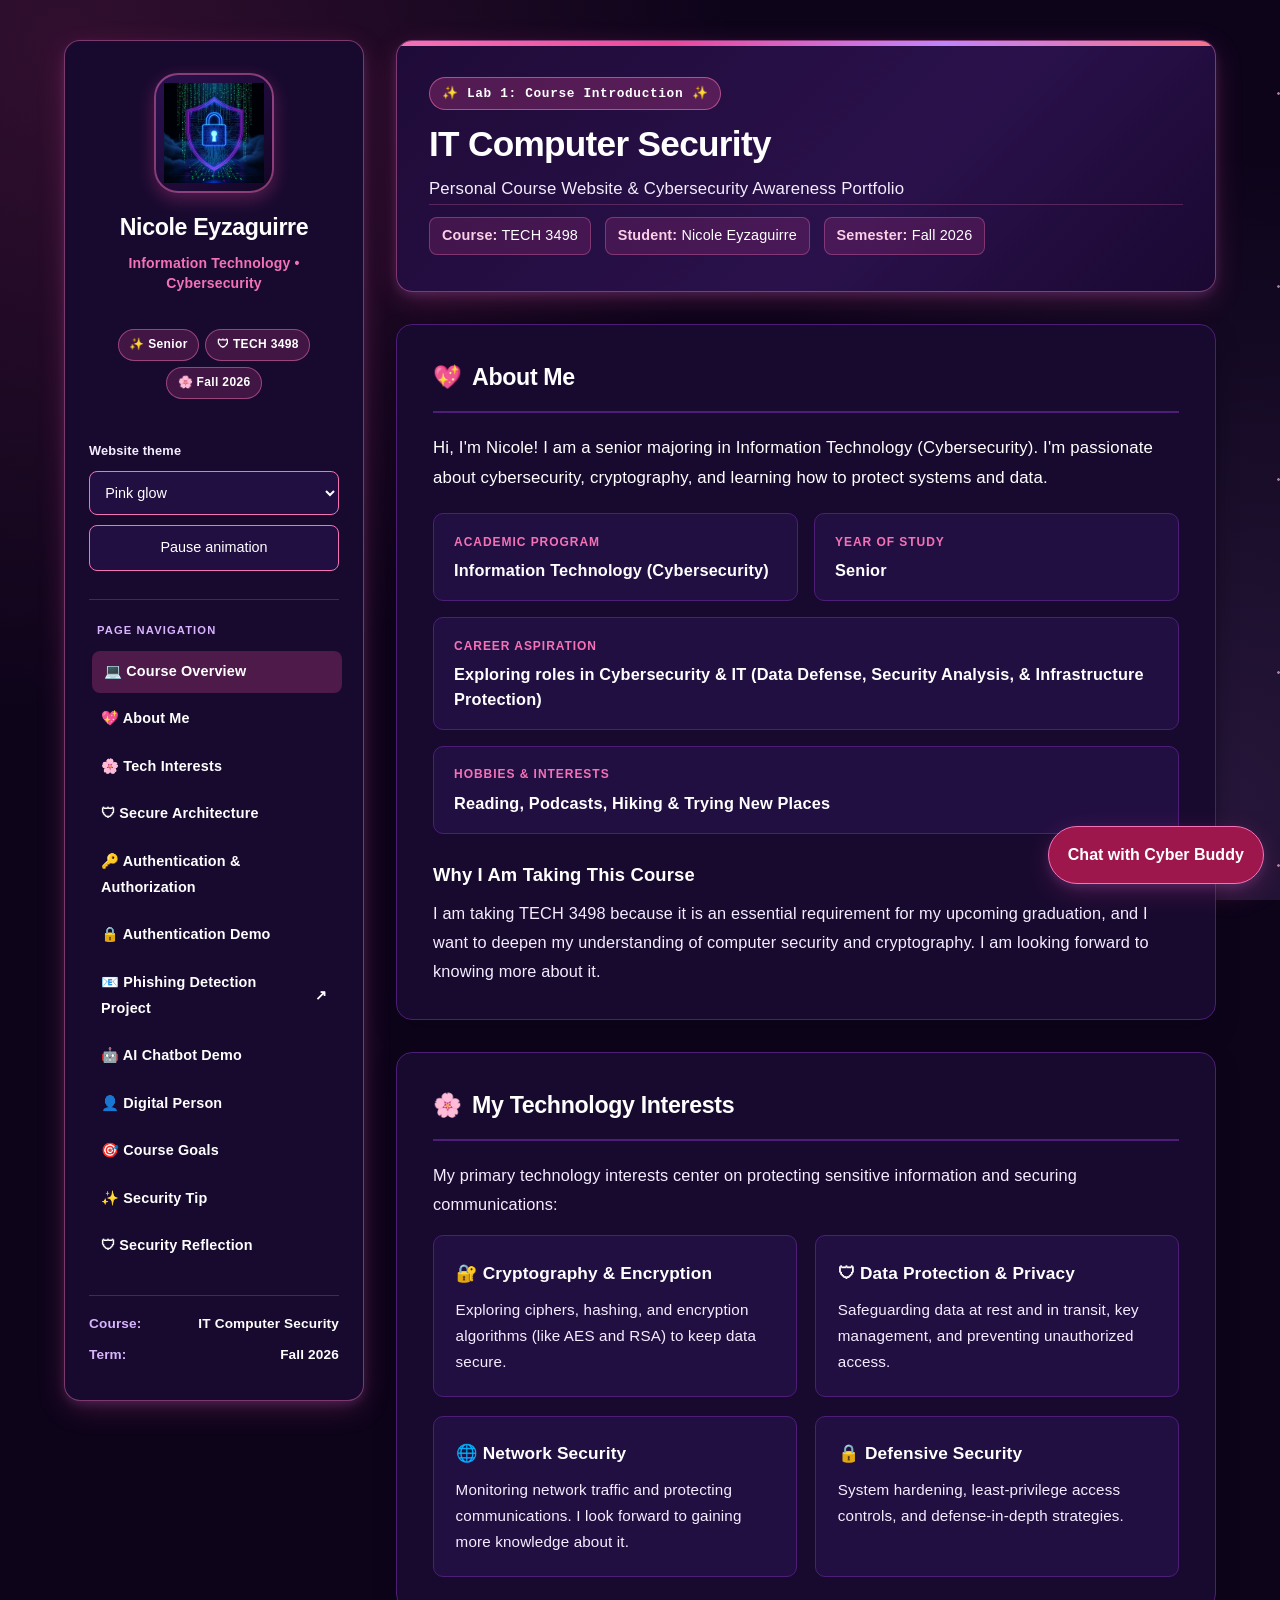
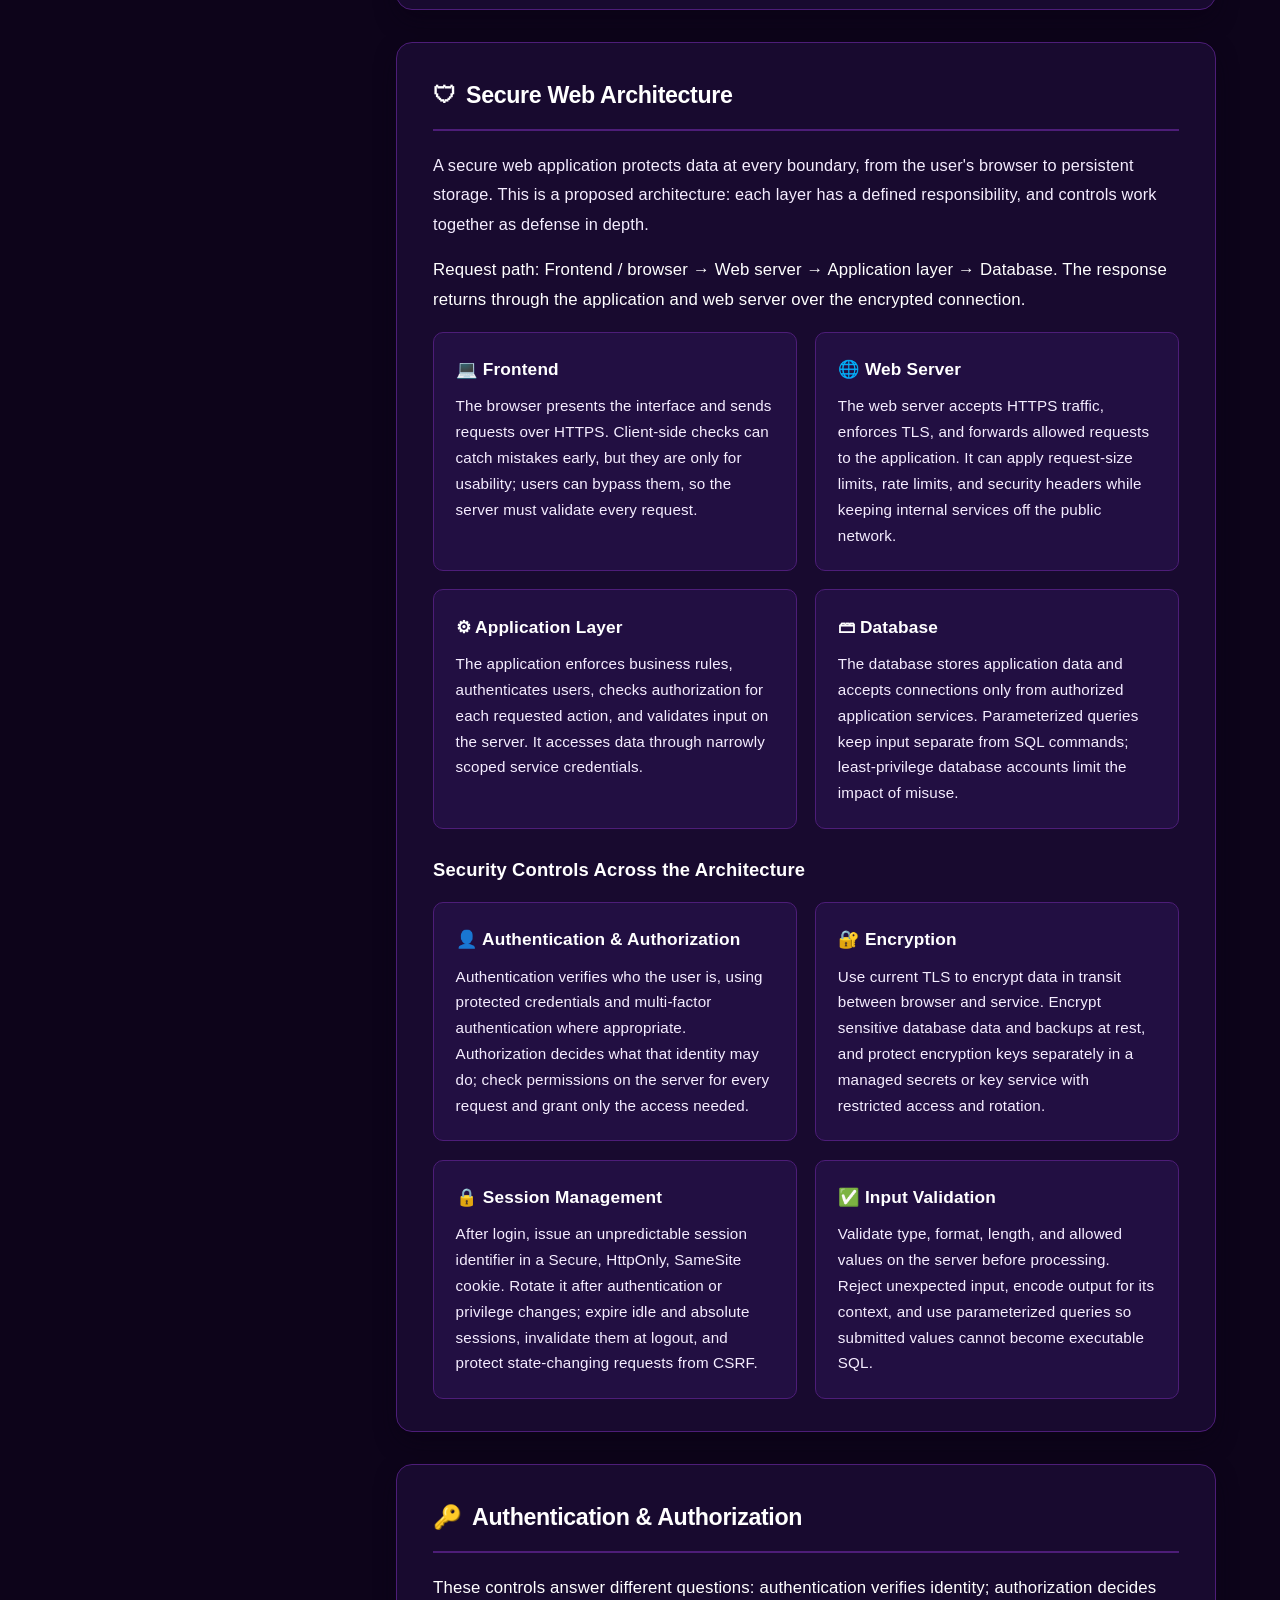
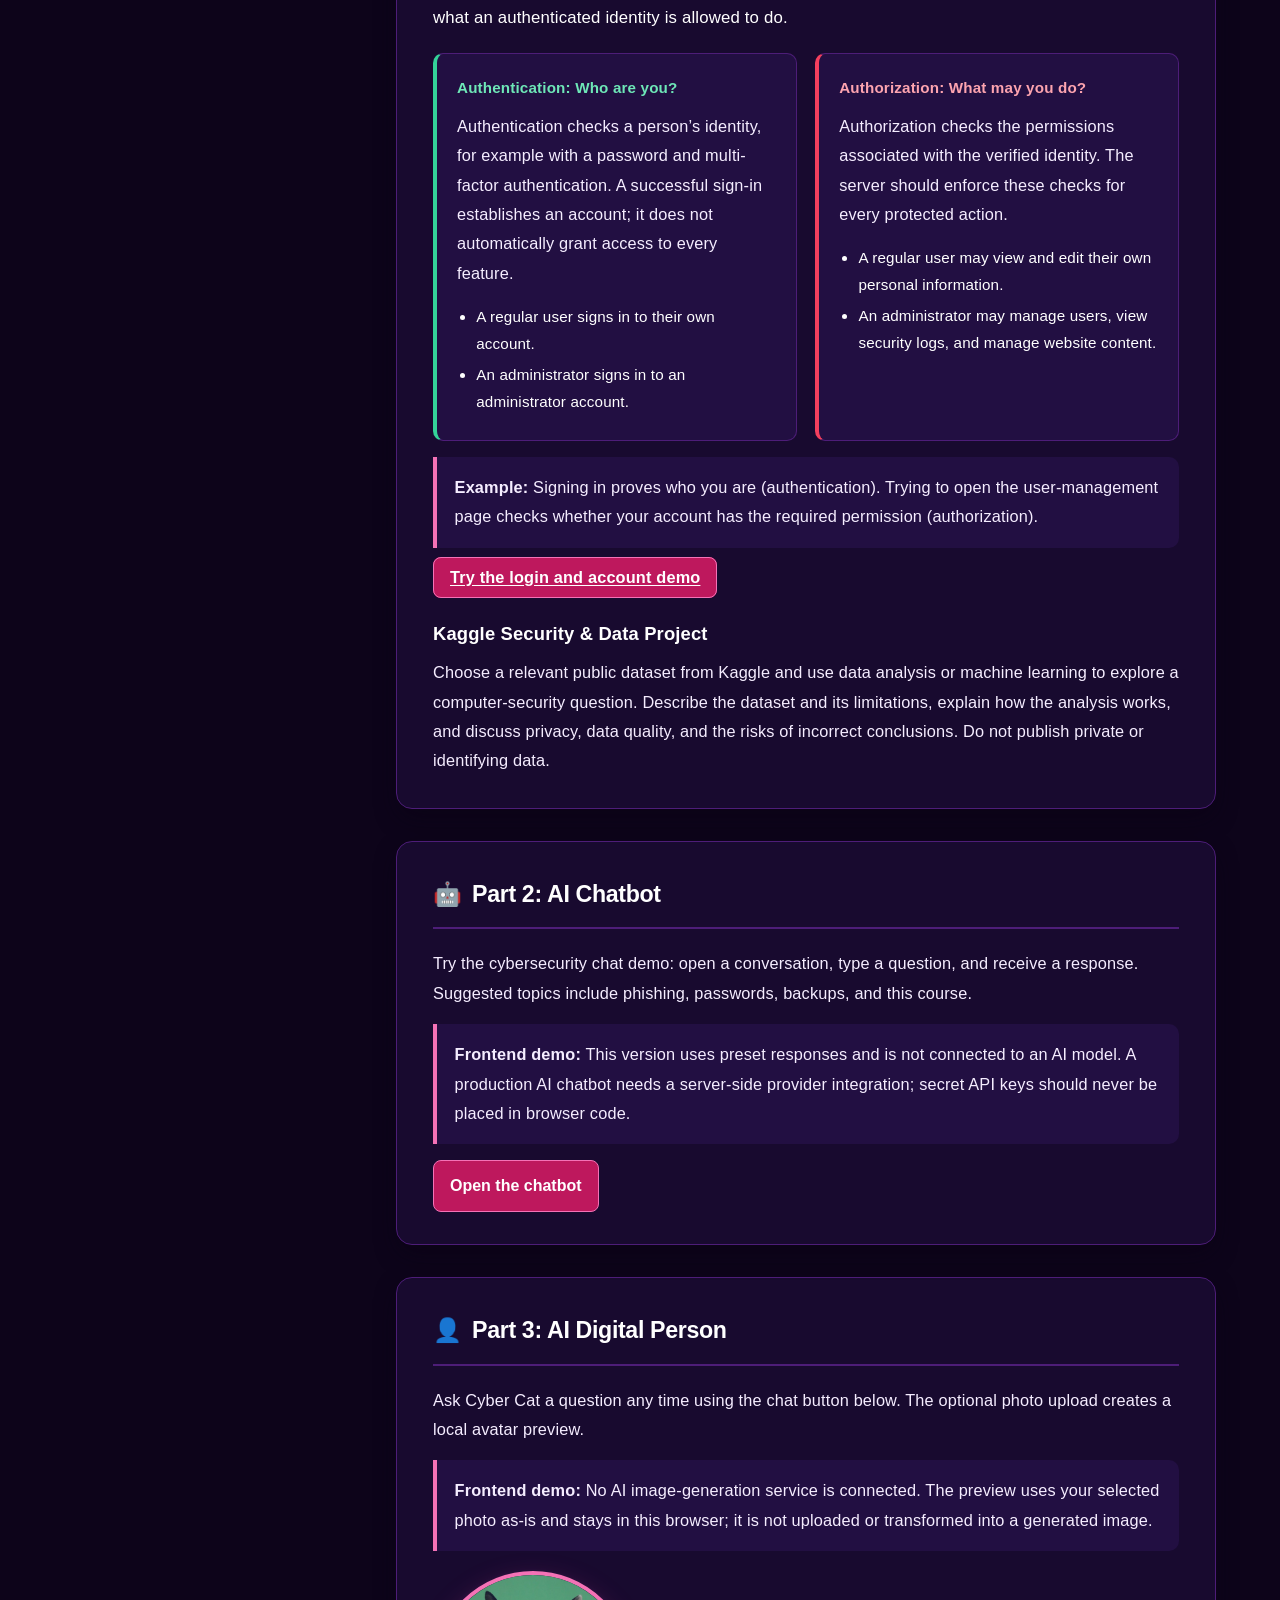
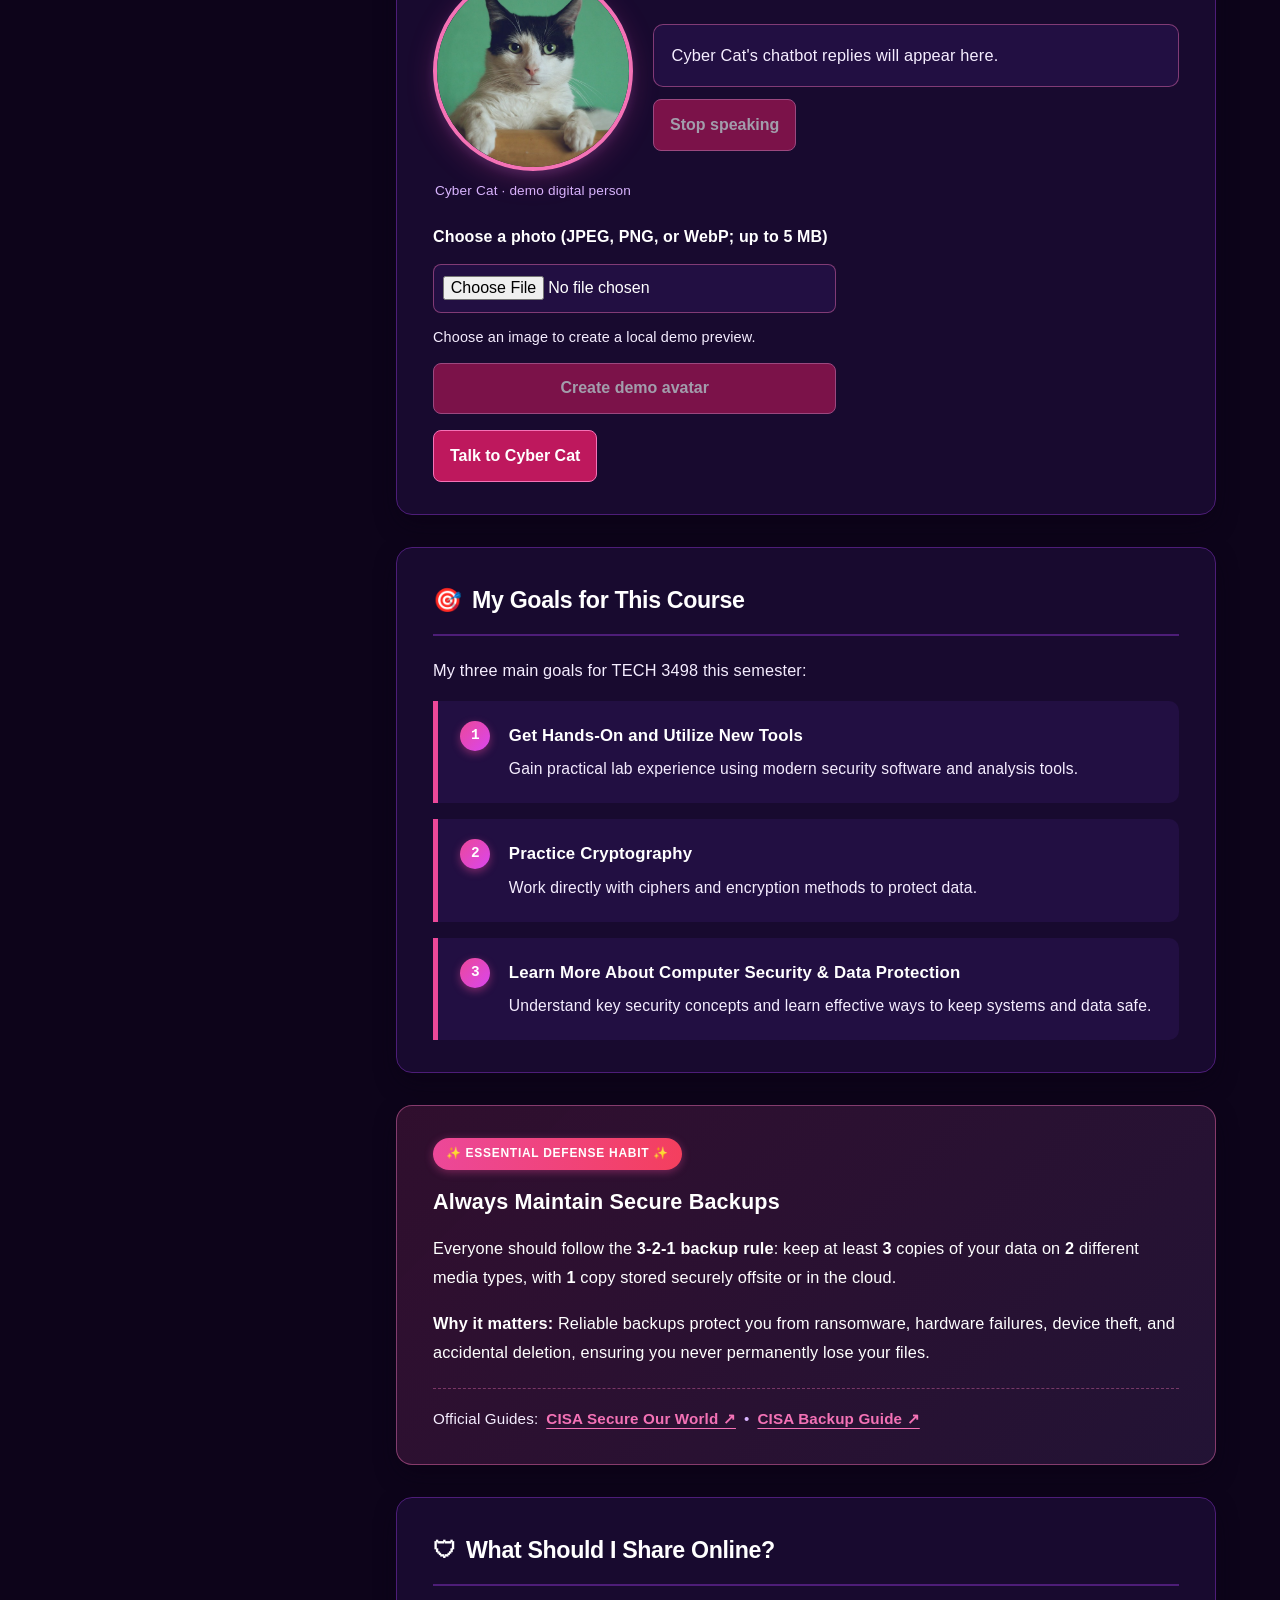
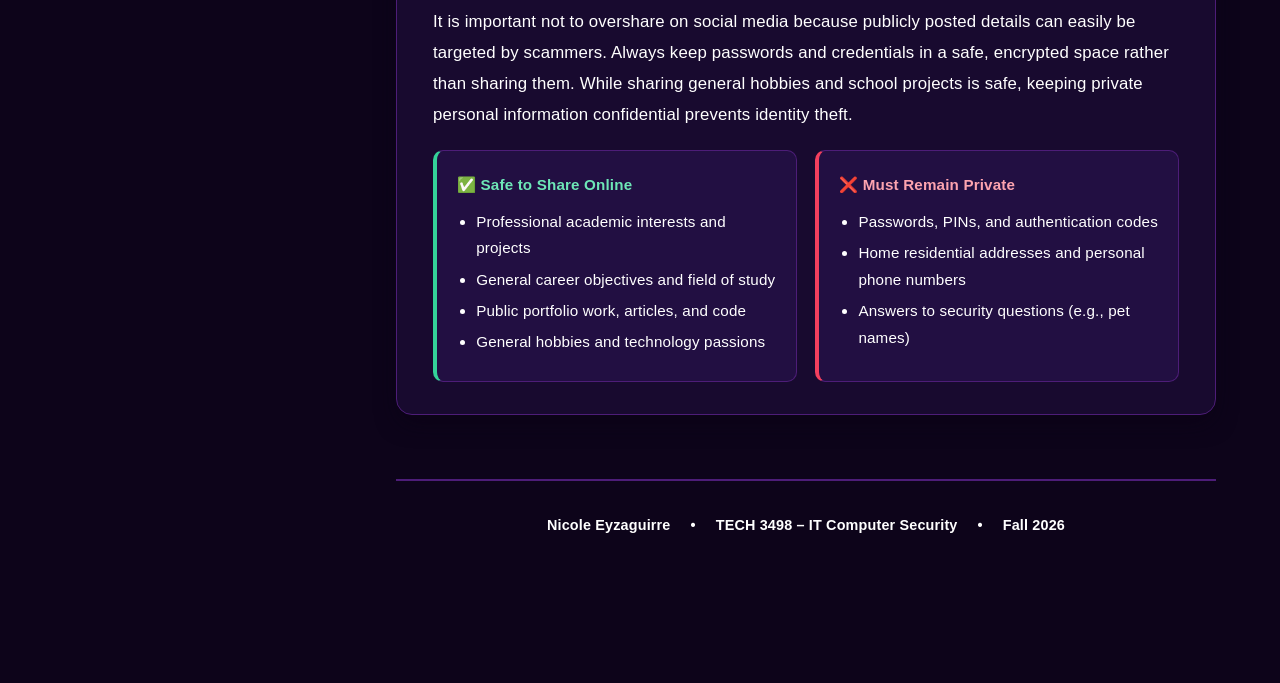
==== commit 47e14275: "Add phishing detection research project page Co-authored-by: Copilot <223556219+Copilot@users.norepl" ====
--- a/index.html
+++ b/index.html
@@ -61,6 +61,7 @@
           <a href="#secure-architecture" class="nav-link">&#128737; Secure Architecture</a>
           <a href="#identity-access" class="nav-link">&#128273; Authentication &amp; Authorization</a>
           <a href="auth.html" class="nav-link">&#128274; Authentication Demo</a>
+          <a href="phishing.html" class="nav-link" target="_blank" rel="noopener noreferrer">&#128231; Phishing Detection Project <span class="nav-new-tab">↗</span></a>
           <a href="#ai-chatbot" class="nav-link">&#129302; AI Chatbot Demo</a>
           <a href="#digital-person" class="nav-link">&#128100; Digital Person</a>
           <a href="#course-goals" class="nav-link">&#127919; Course Goals</a>
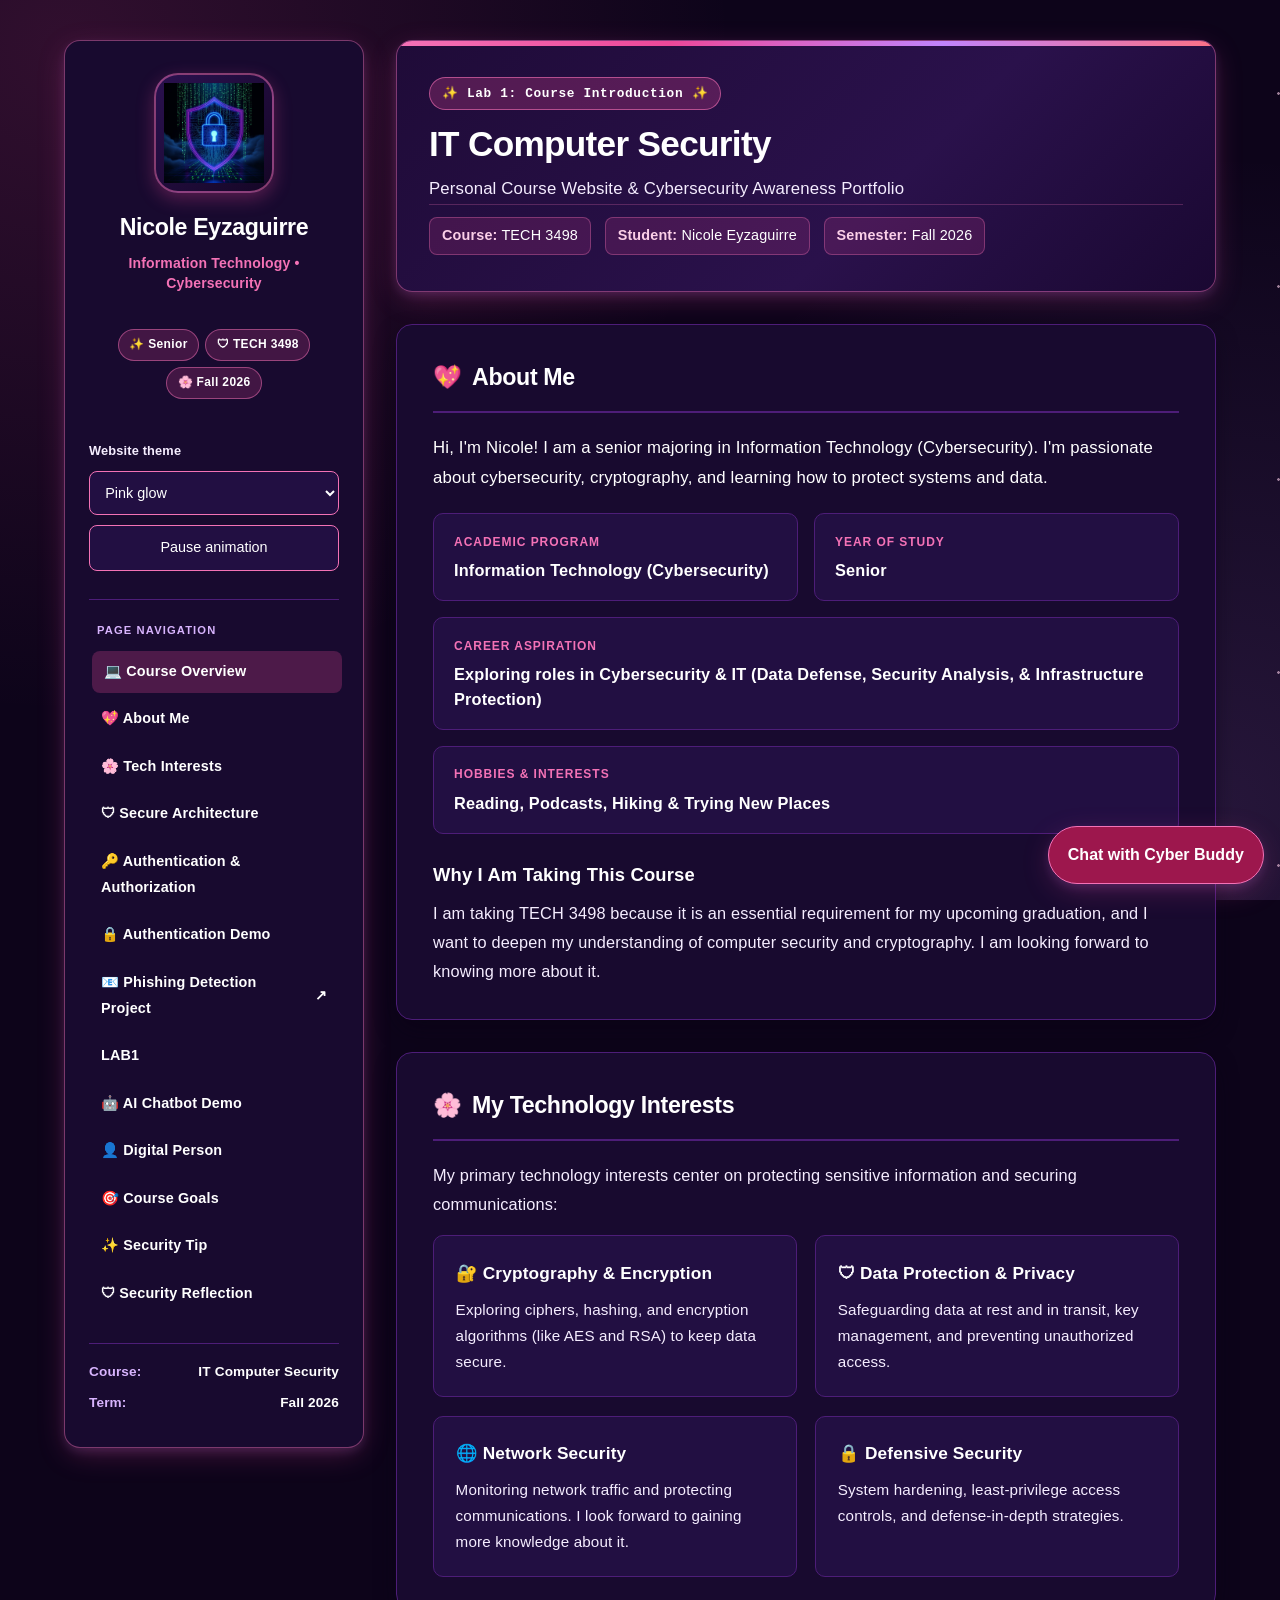
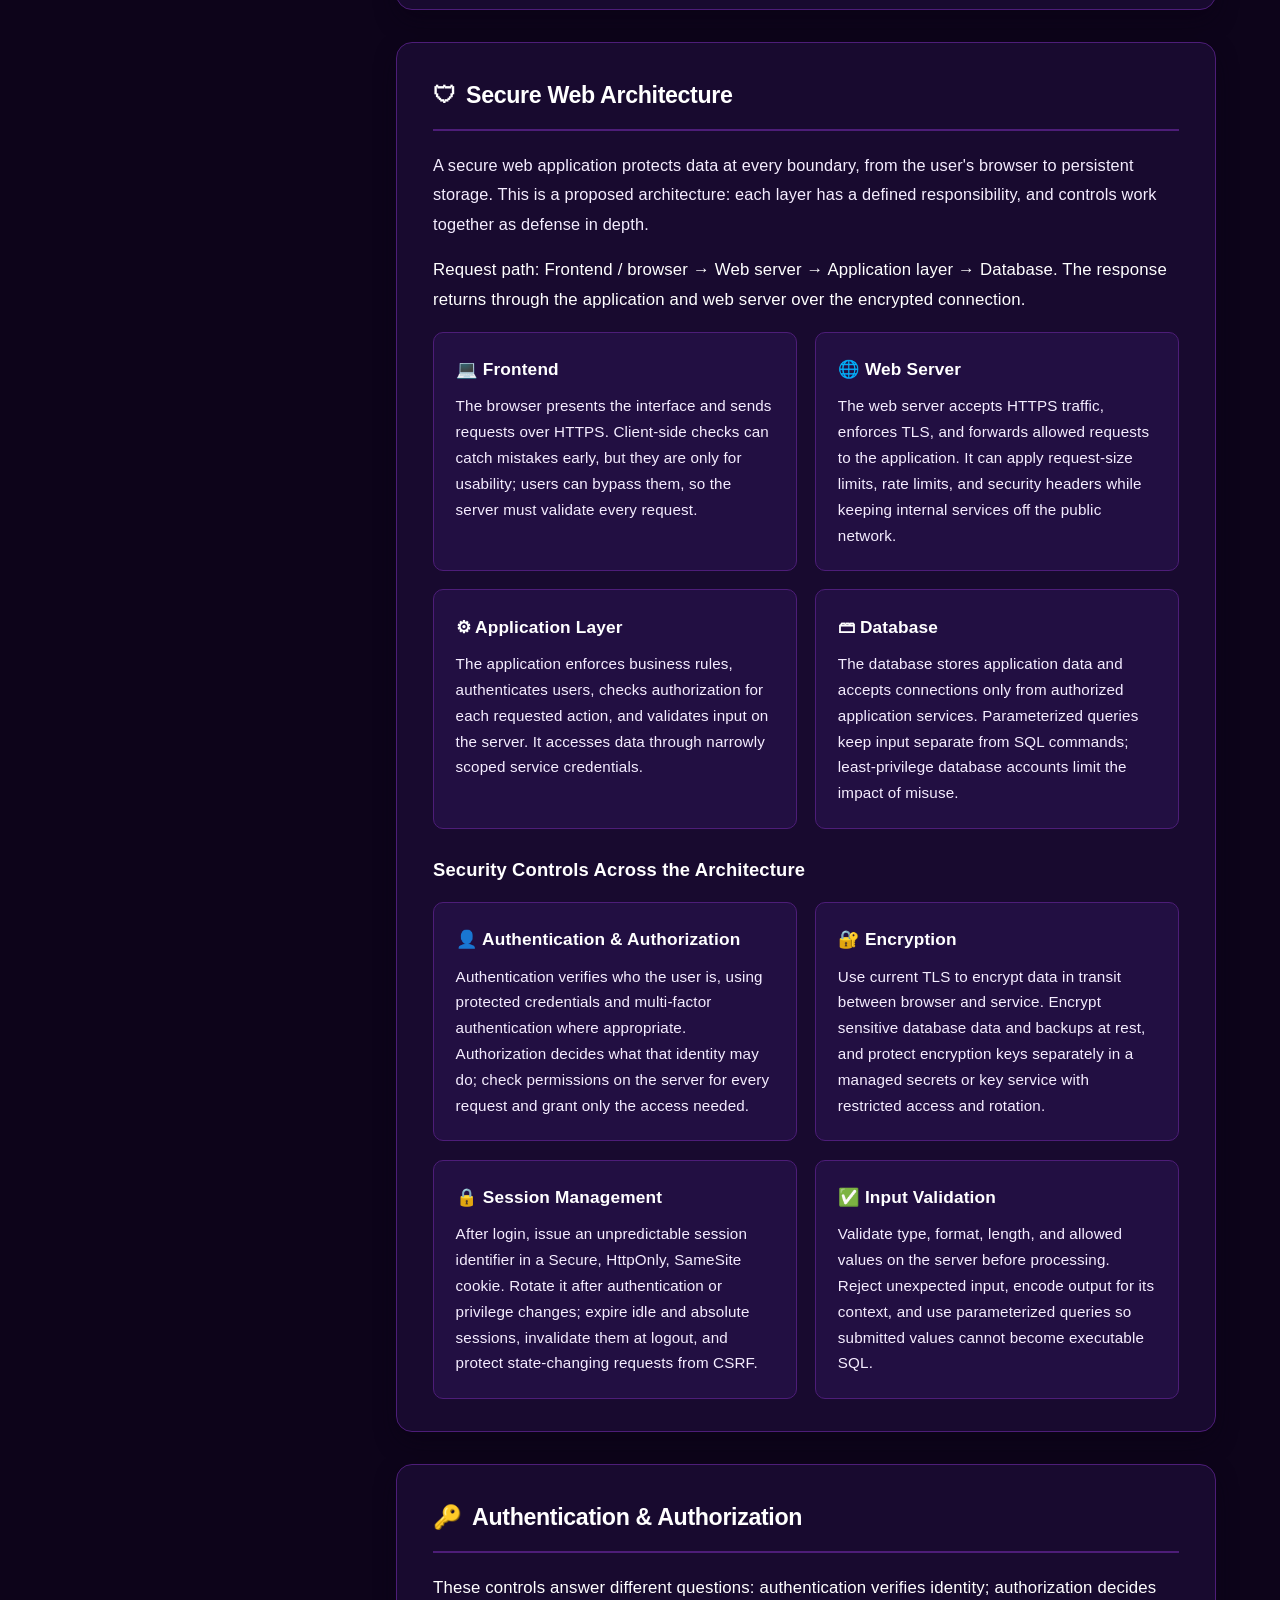
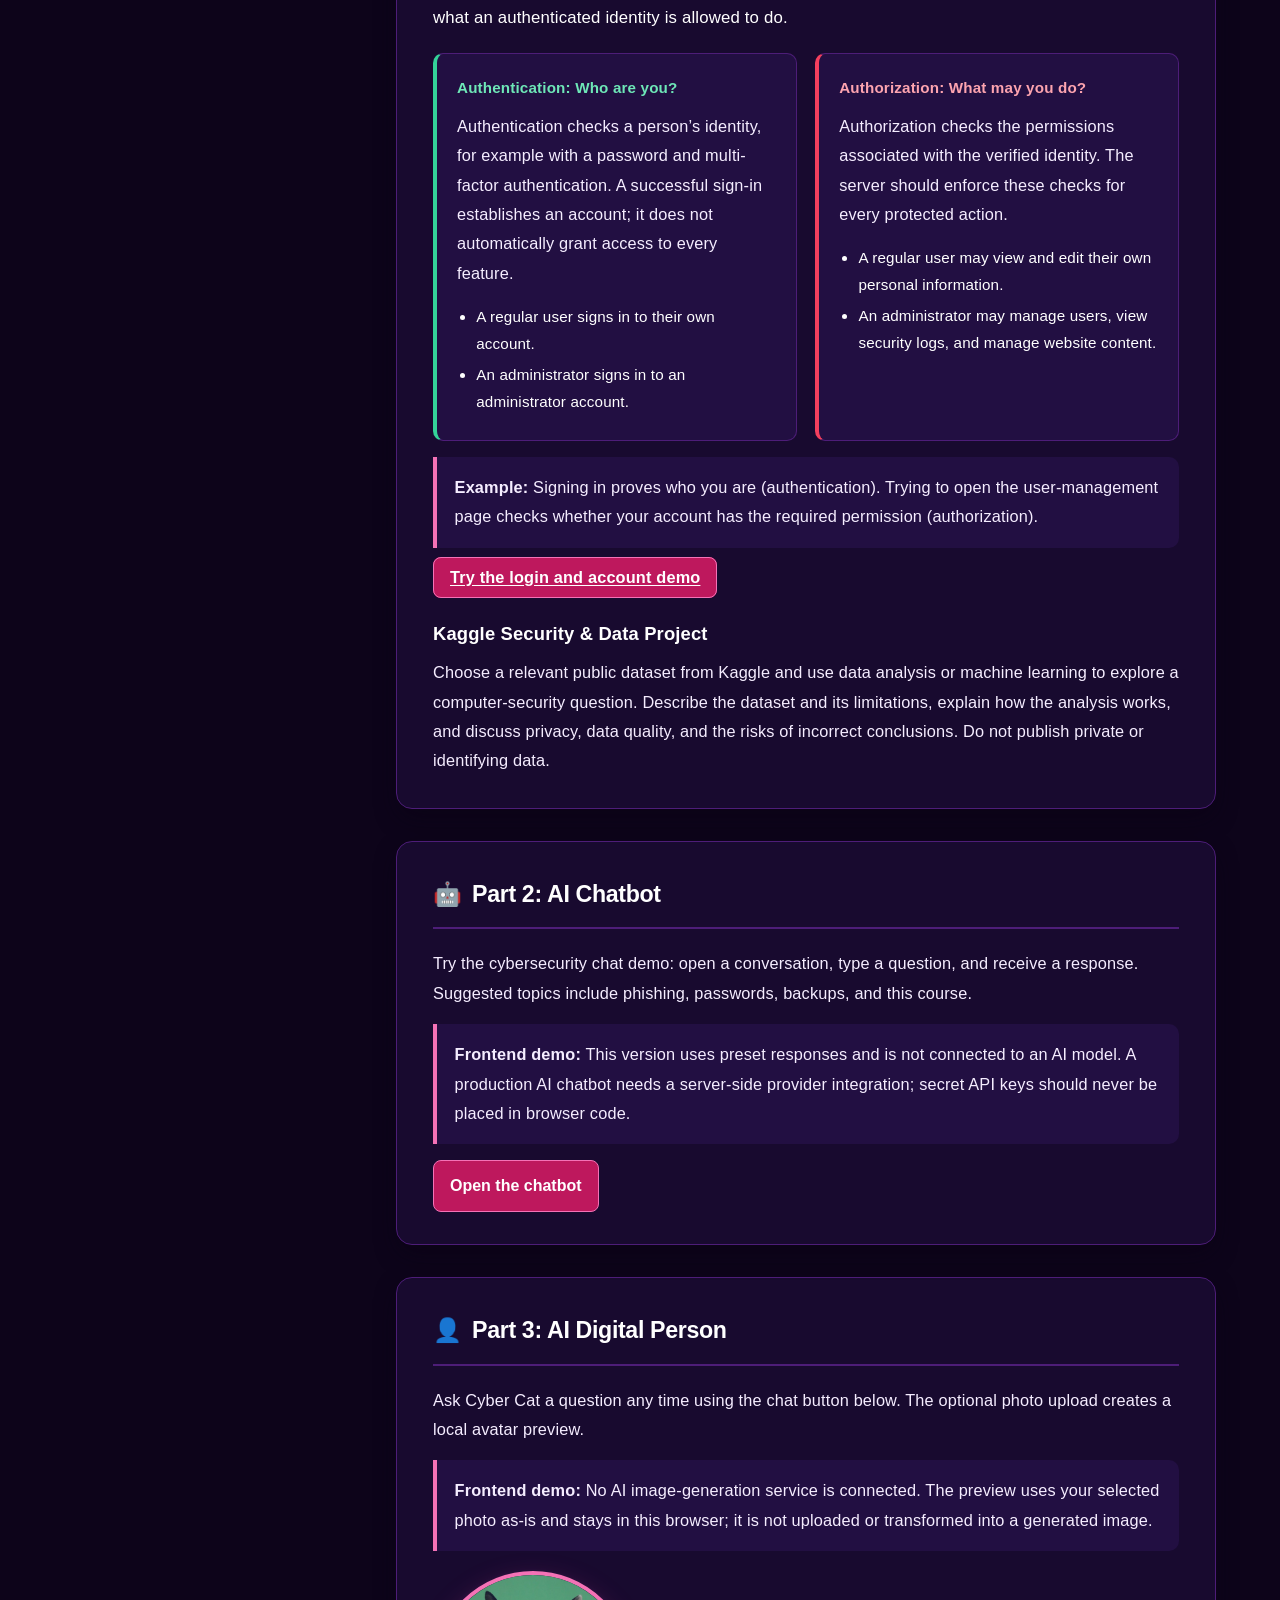
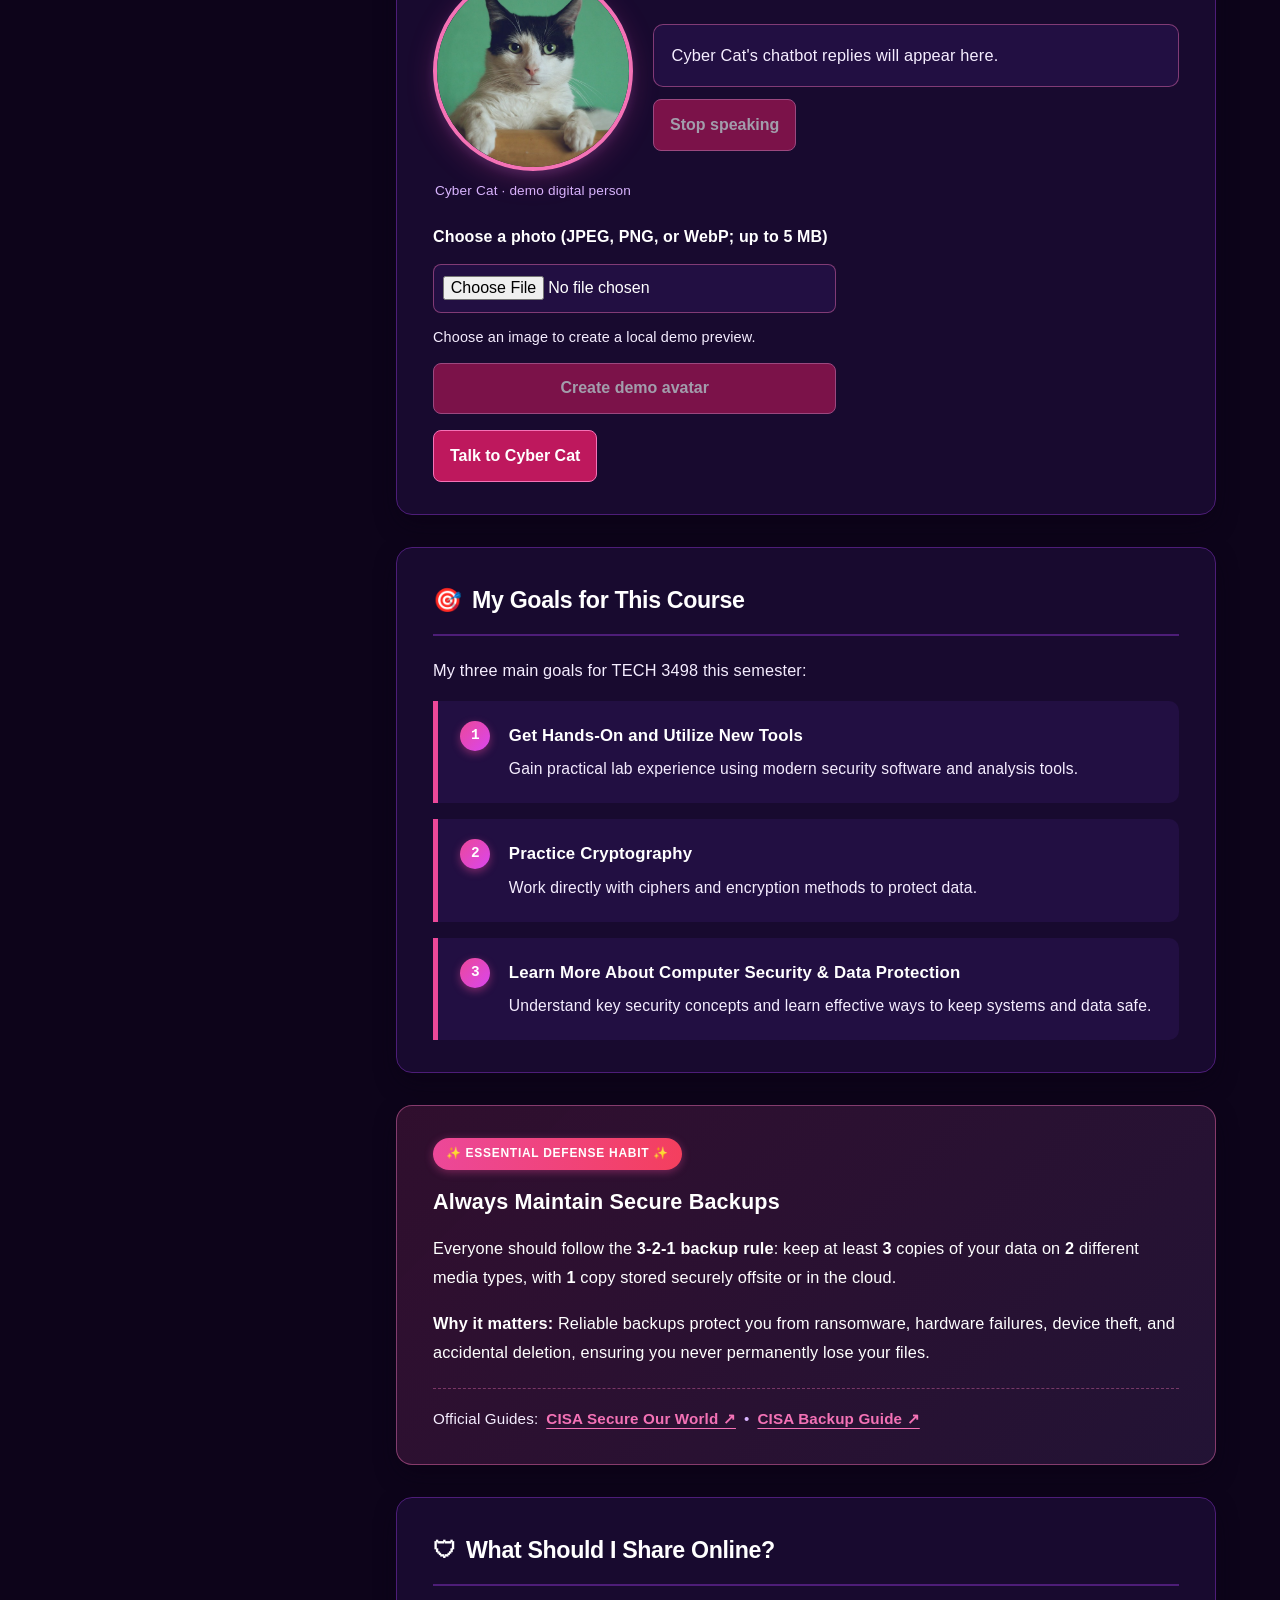
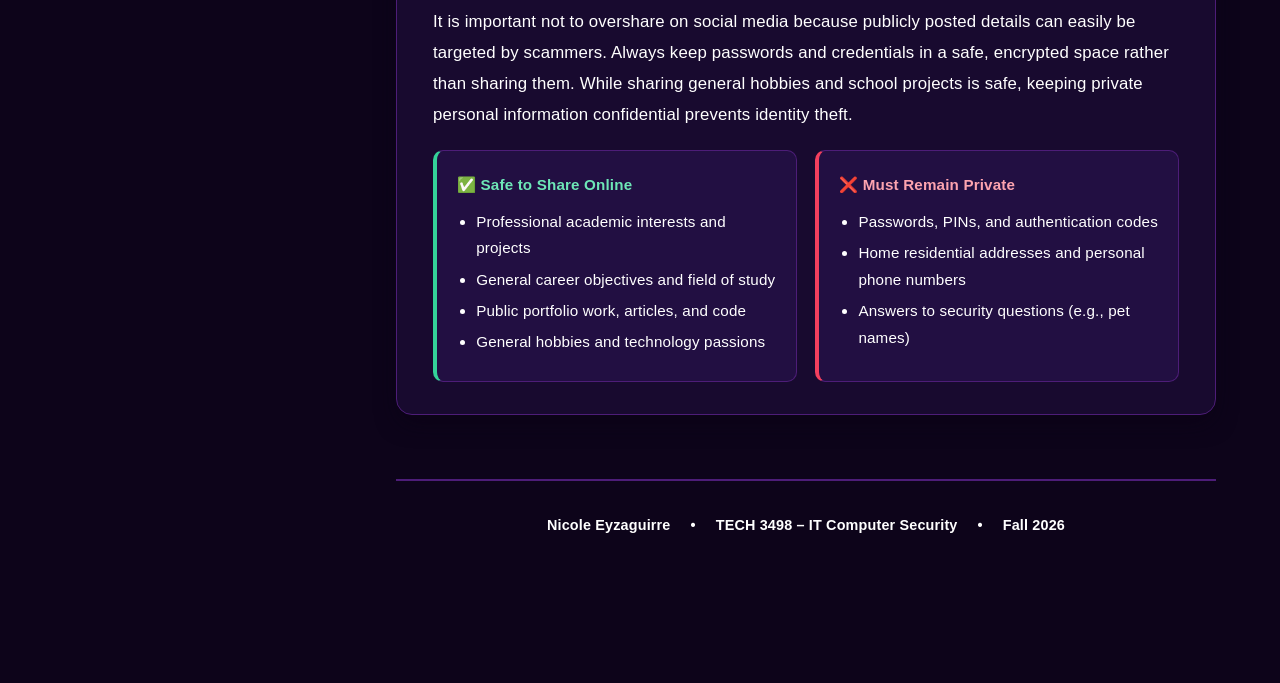
==== commit 9c7abbb6: "Add LAB1 page and navigation Co-authored-by: Copilot <223556219+Copilot@users.noreply.github.com>" ====
--- a/index.html
+++ b/index.html
@@ -62,6 +62,7 @@
           <a href="#identity-access" class="nav-link">&#128273; Authentication &amp; Authorization</a>
           <a href="auth.html" class="nav-link">&#128274; Authentication Demo</a>
           <a href="phishing.html" class="nav-link" target="_blank" rel="noopener noreferrer">&#128231; Phishing Detection Project <span class="nav-new-tab">↗</span></a>
+          <a href="lab1.html" class="nav-link">LAB1</a>
           <a href="#ai-chatbot" class="nav-link">&#129302; AI Chatbot Demo</a>
           <a href="#digital-person" class="nav-link">&#128100; Digital Person</a>
           <a href="#course-goals" class="nav-link">&#127919; Course Goals</a>
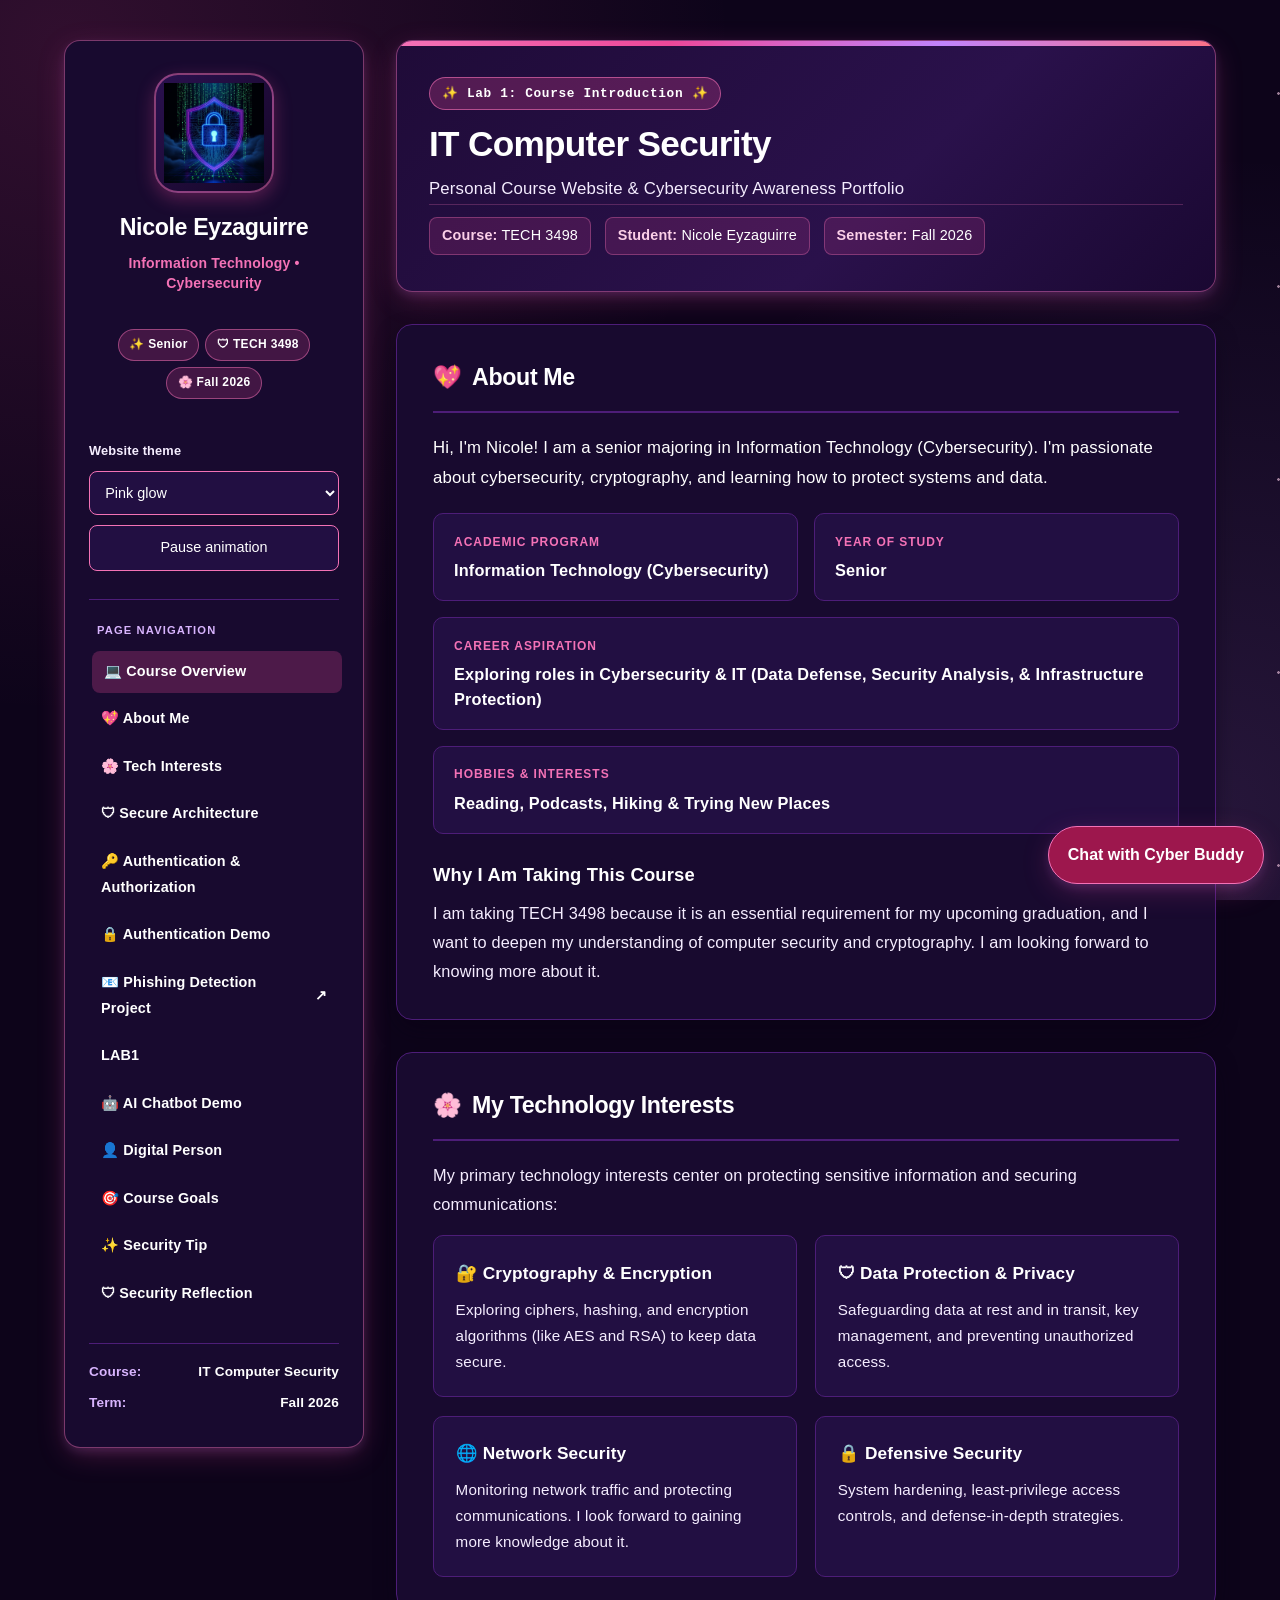
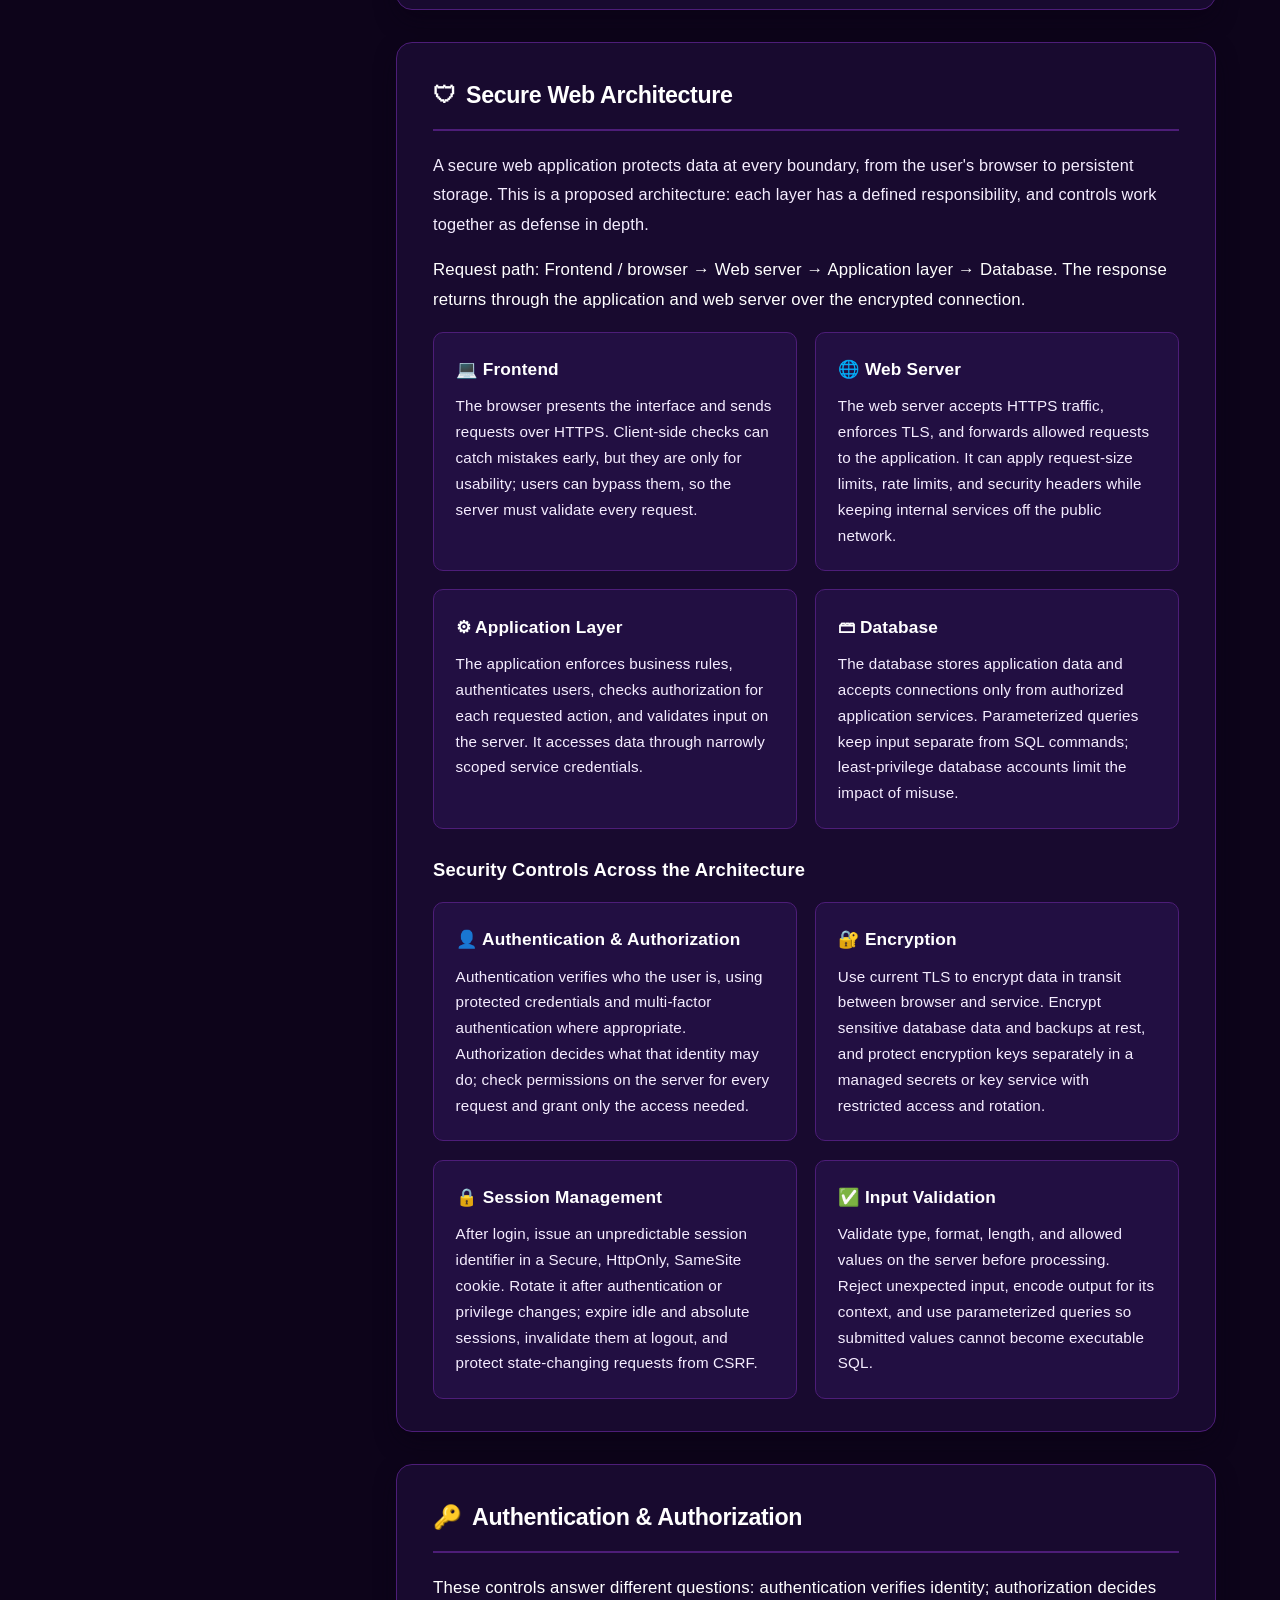
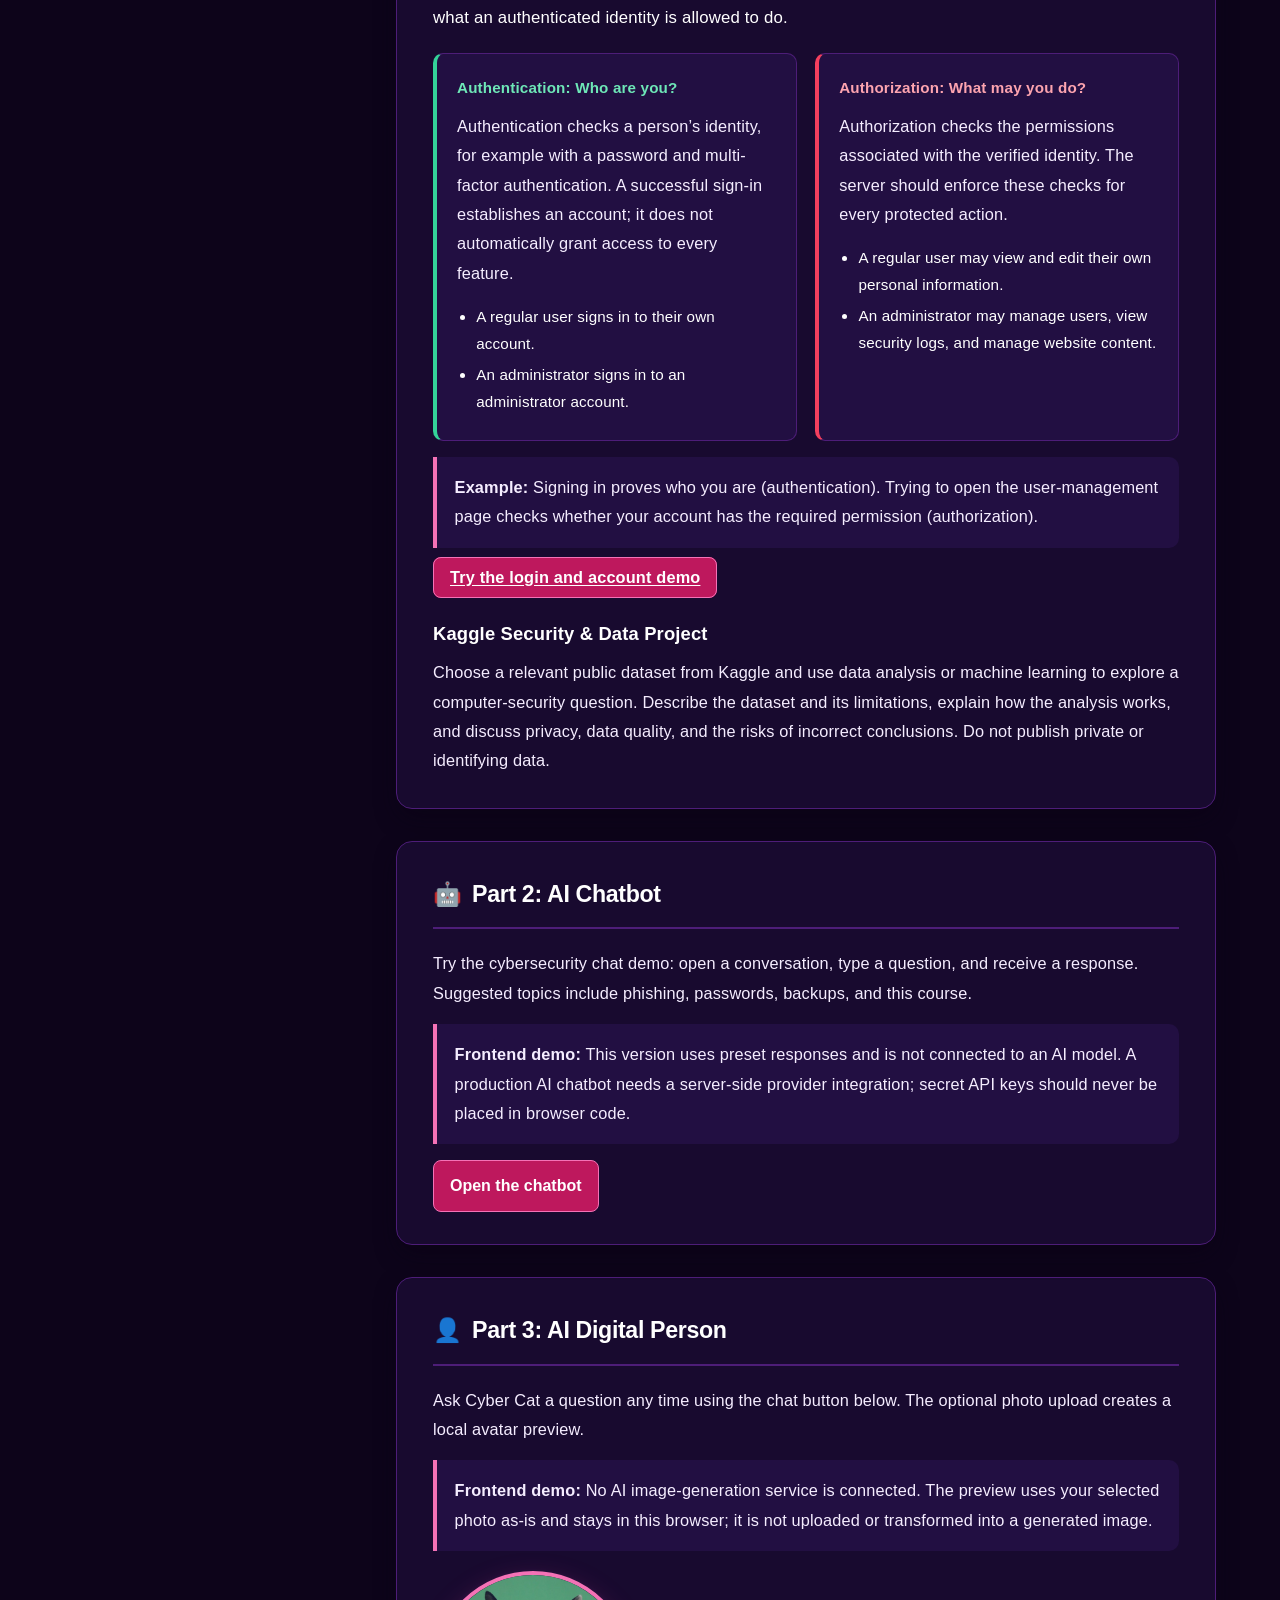
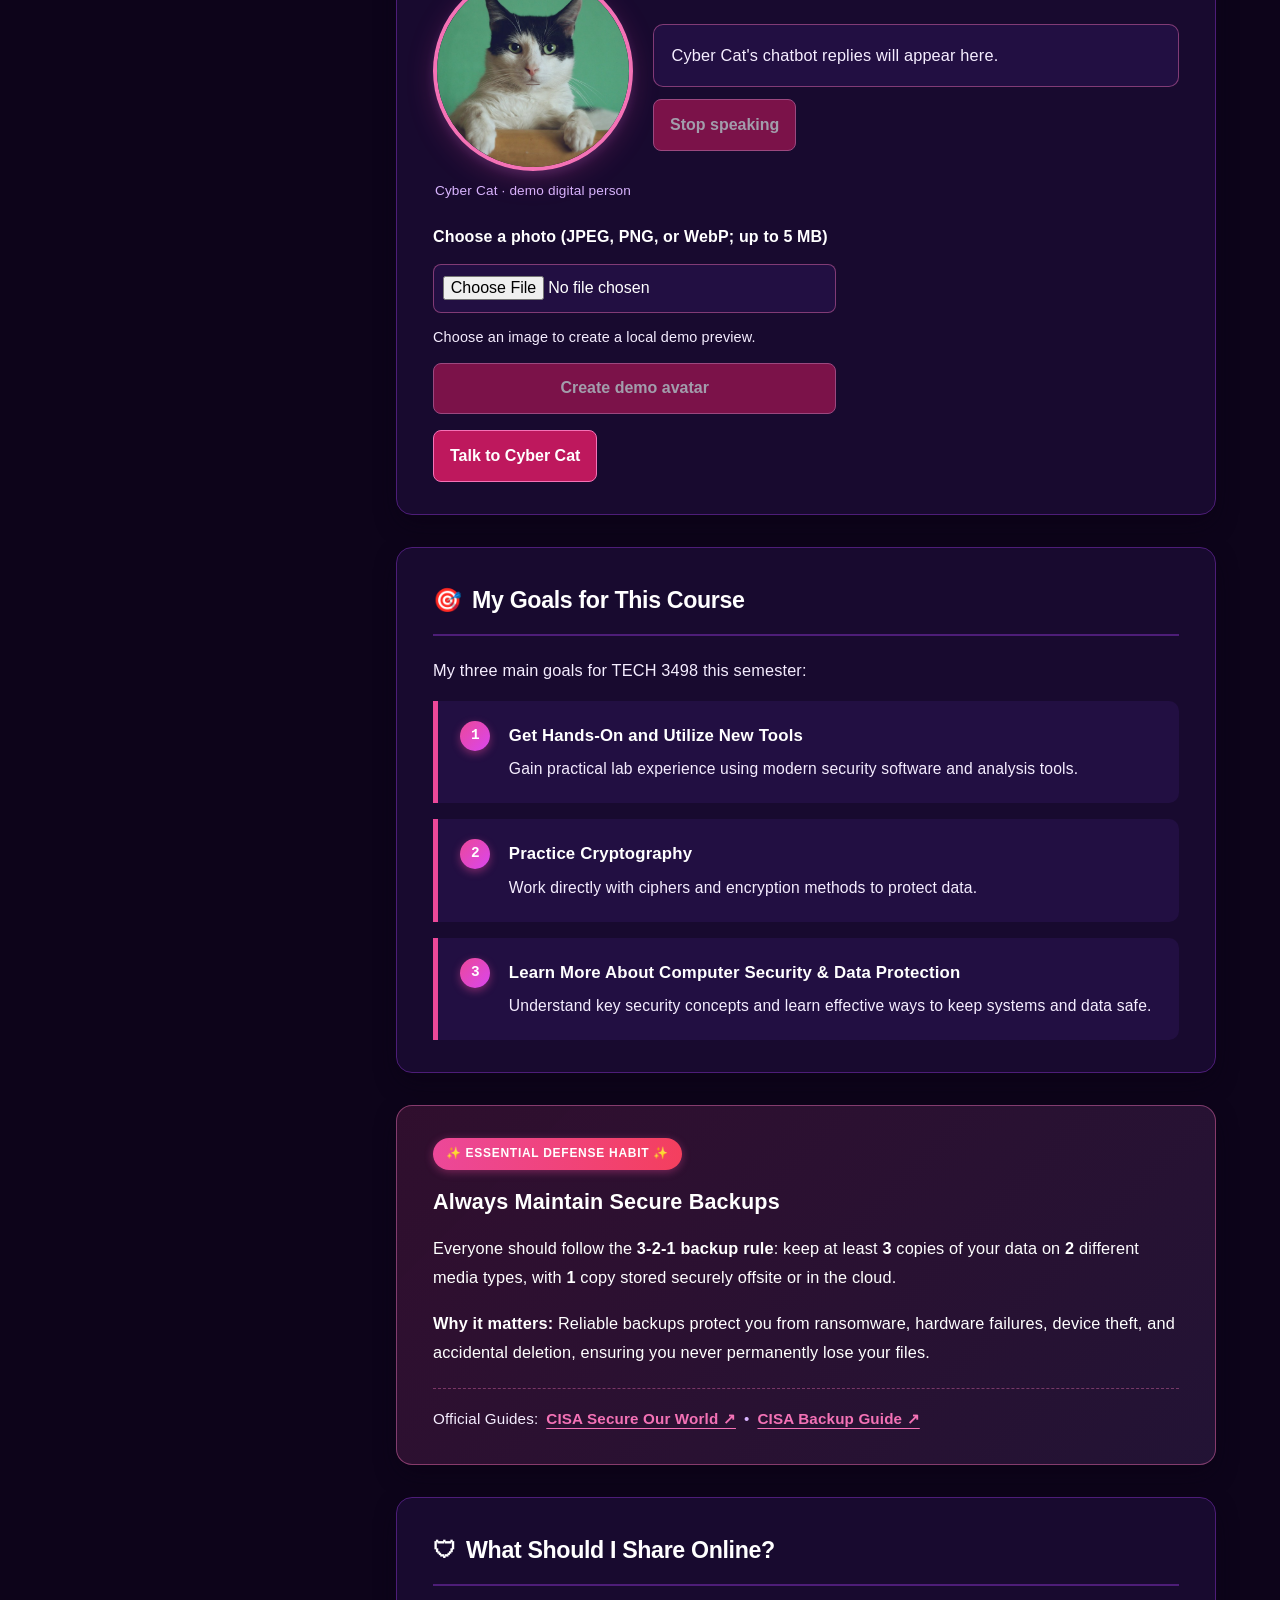
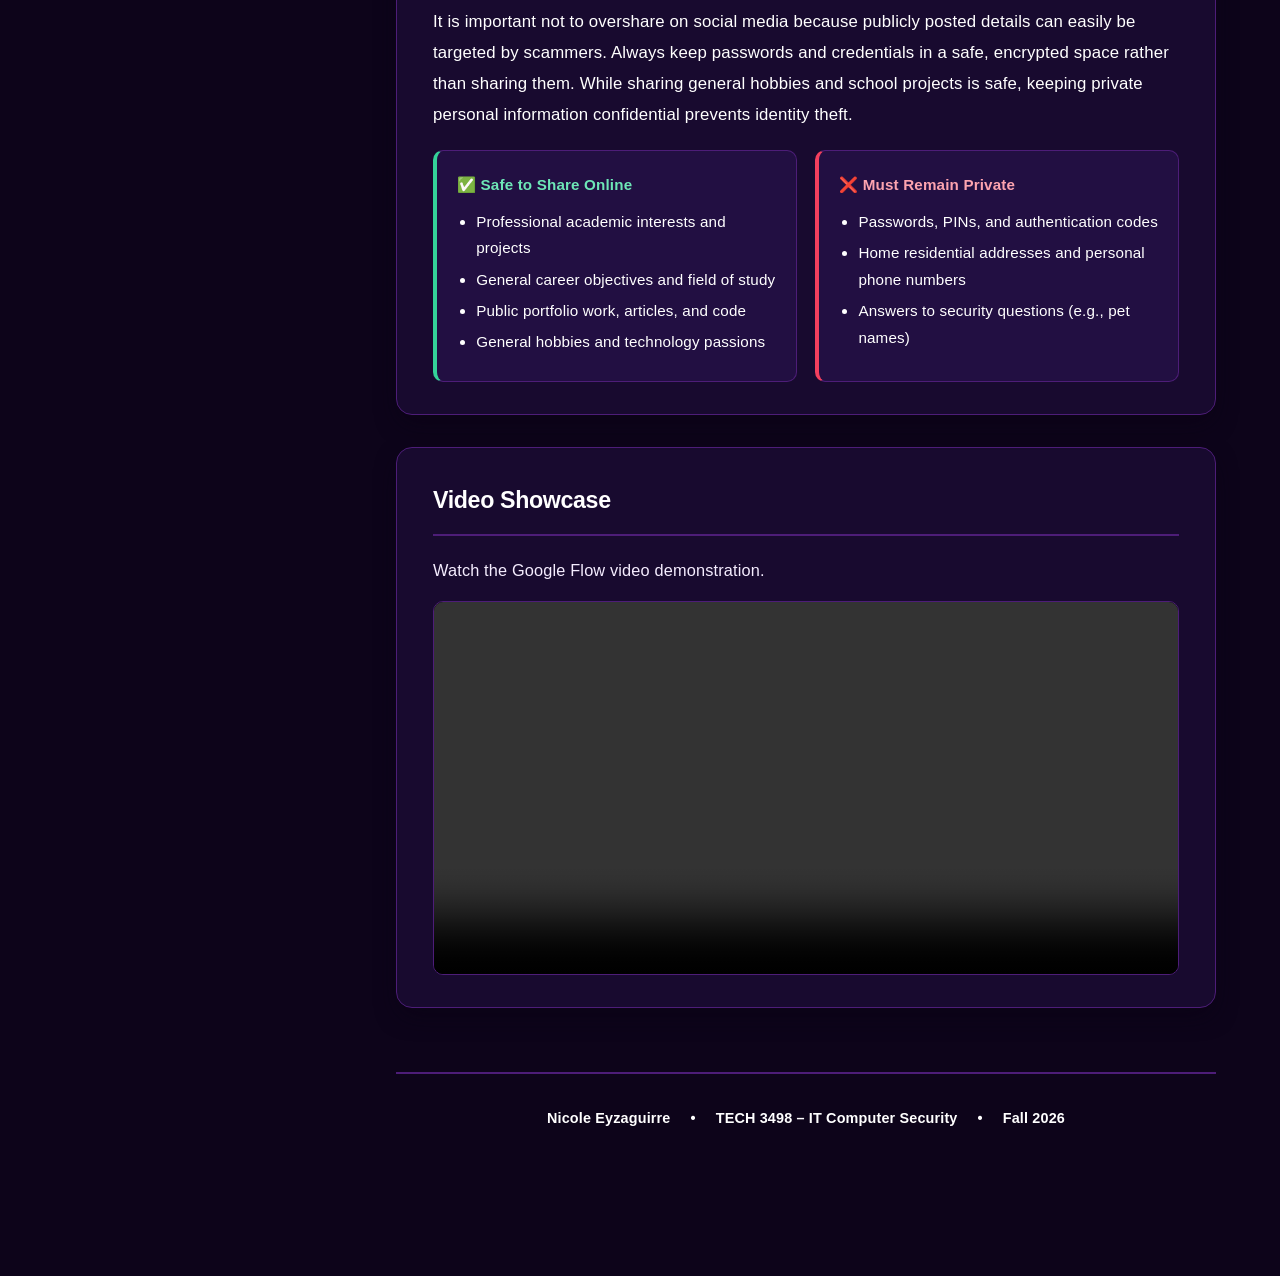
==== commit 0ab5332a: "Add video showcase to home page Co-authored-by: Copilot <223556219+Copilot@users.noreply.github.com>" ====
--- a/index.html
+++ b/index.html
@@ -402,6 +402,15 @@
         </div>
       </section>
 
+      <section class="feed-card video-showcase" aria-labelledby="video-showcase-title">
+        <h2 class="section-heading" id="video-showcase-title">Video Showcase</h2>
+        <p>Watch the Google Flow video demonstration.</p>
+        <video controls preload="metadata">
+          <source src="videos/google-flow-capture.mp4" type="video/mp4">
+          Your browser does not support embedded video. You can <a href="videos/google-flow-capture.mp4">open the video file</a> instead.
+        </video>
+      </section>
+
       <!-- Part 2: Footer Requirement -->
       <footer class="site-footer">
         <div class="footer-meta">
--- a/style.css
+++ b/style.css
@@ -311,6 +311,15 @@
   box-shadow: var(--shadow-pink);
 }
 
+.video-showcase video {
+  display: block;
+  width: 100%;
+  max-height: 75vh;
+  border: 1px solid var(--color-border);
+  border-radius: var(--radius-sm);
+  background: #000;
+}
+
 /* Headings */
 h2.section-heading {
   font-size: 1.45rem;
